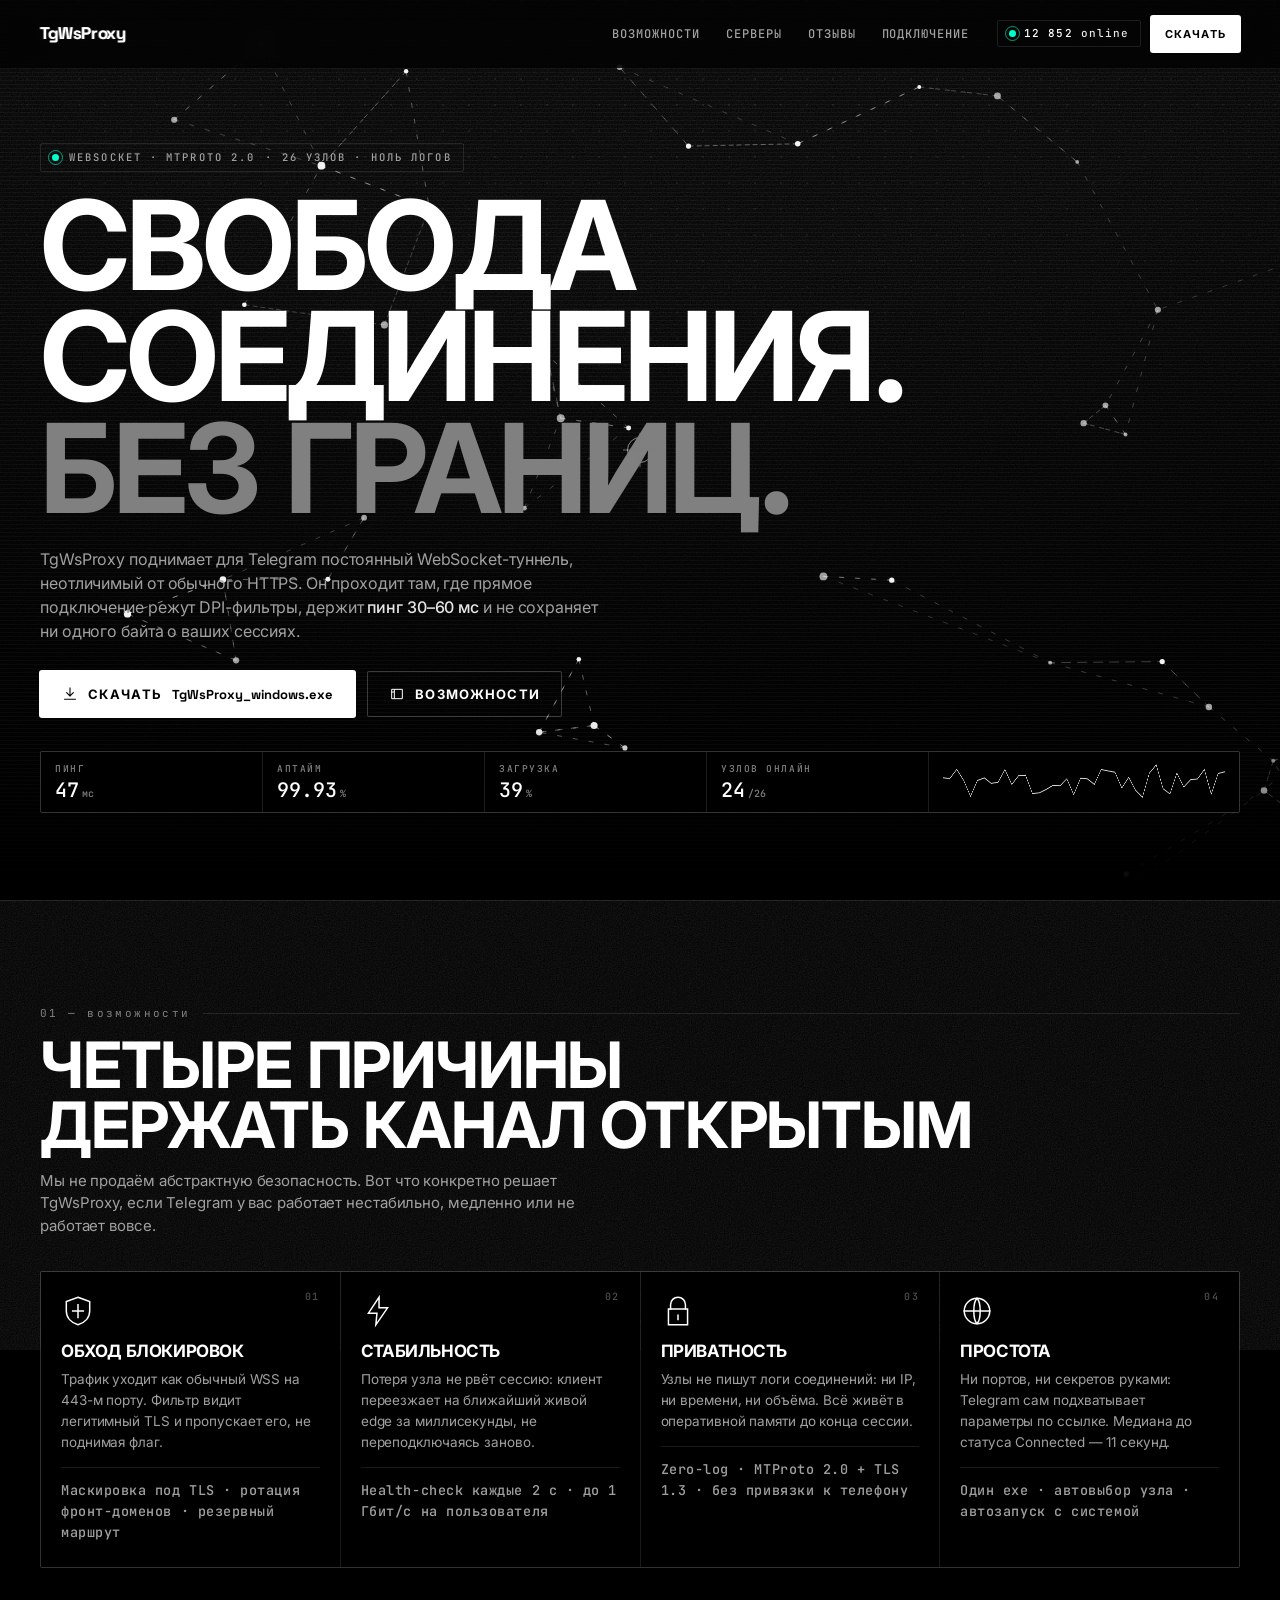
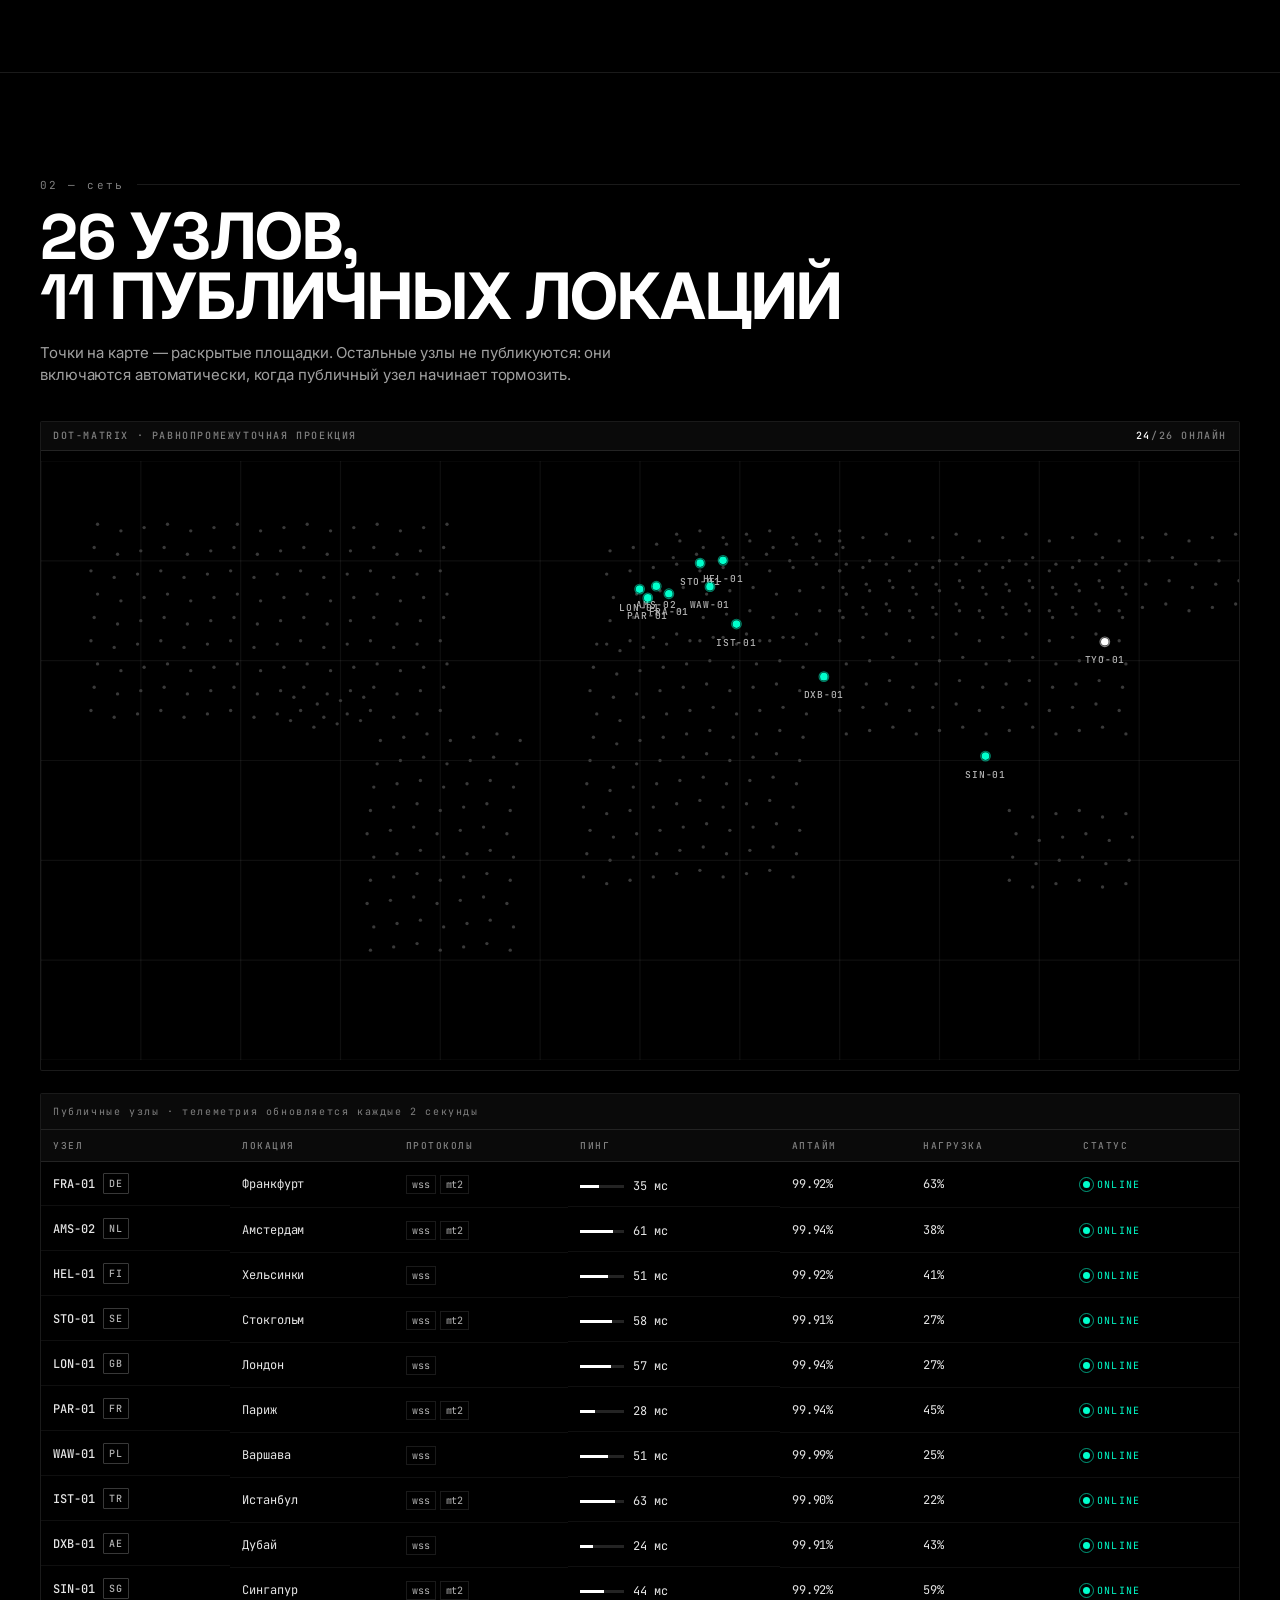
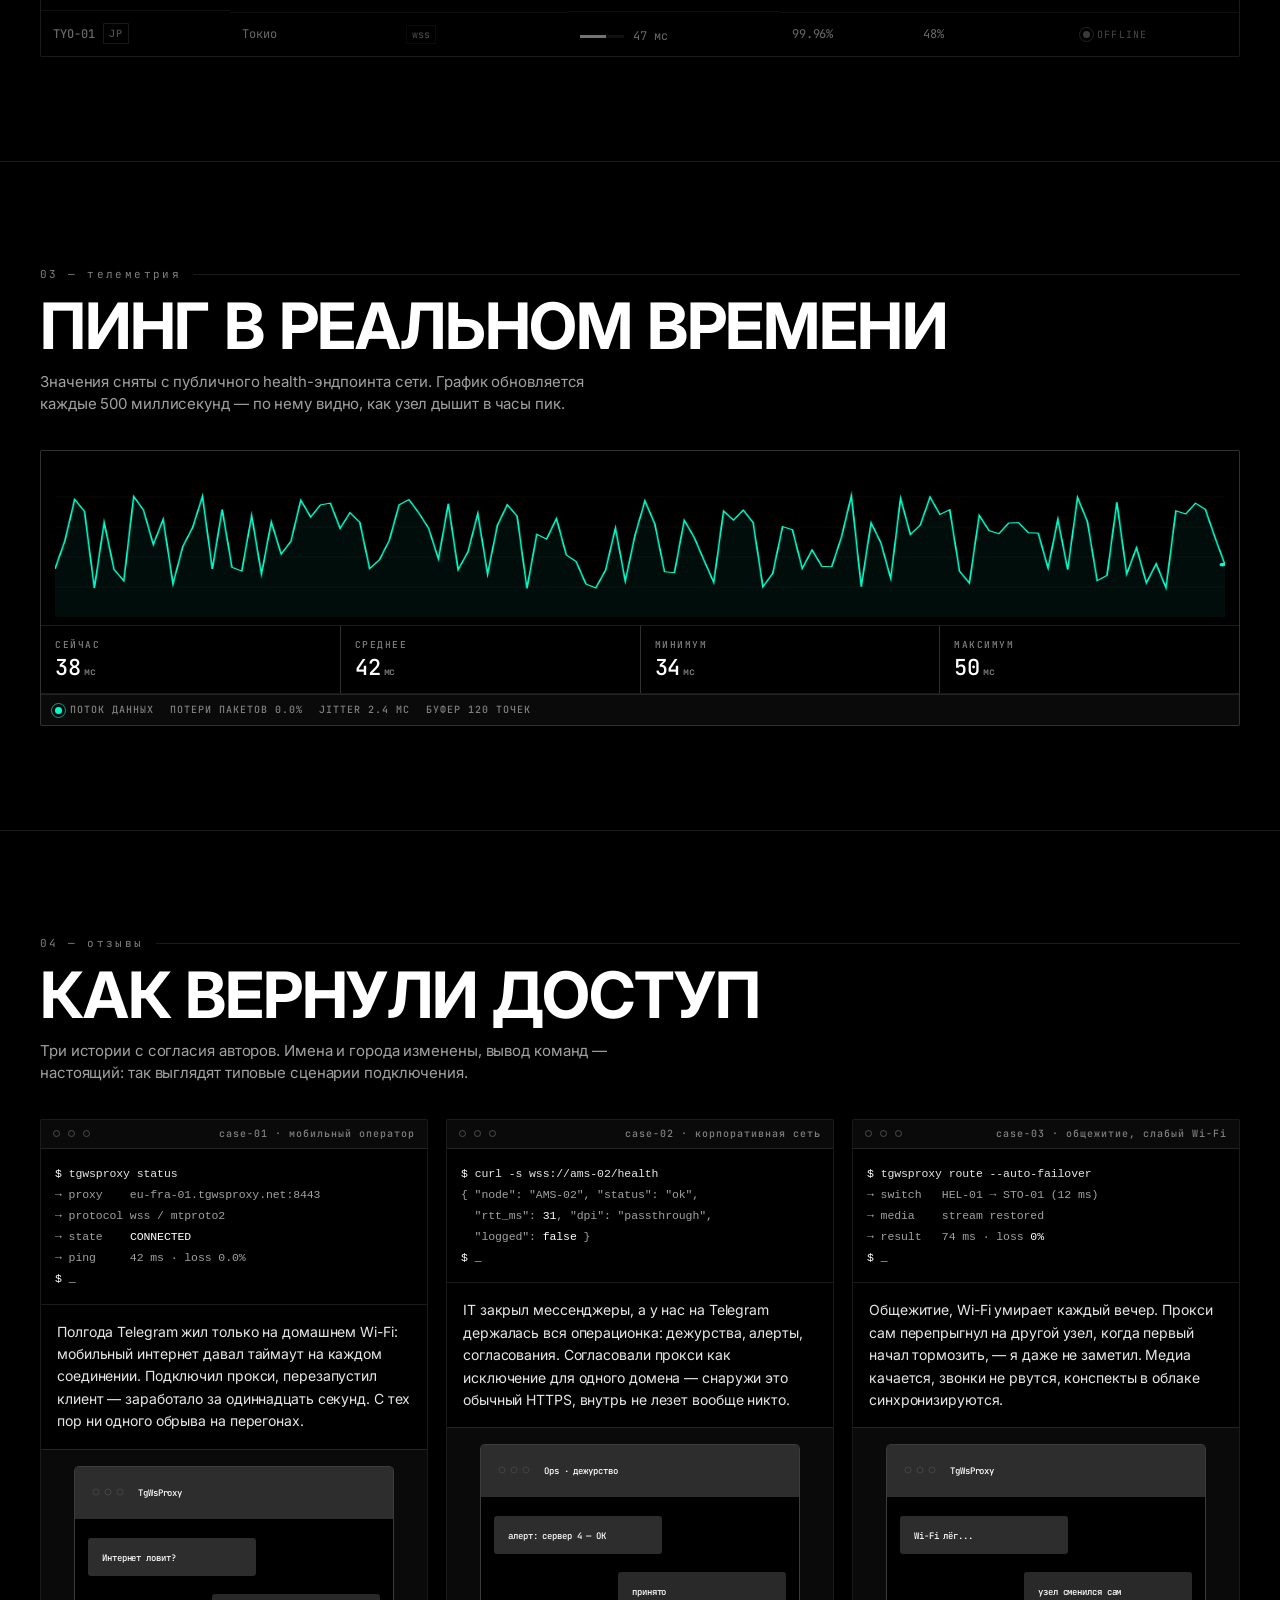
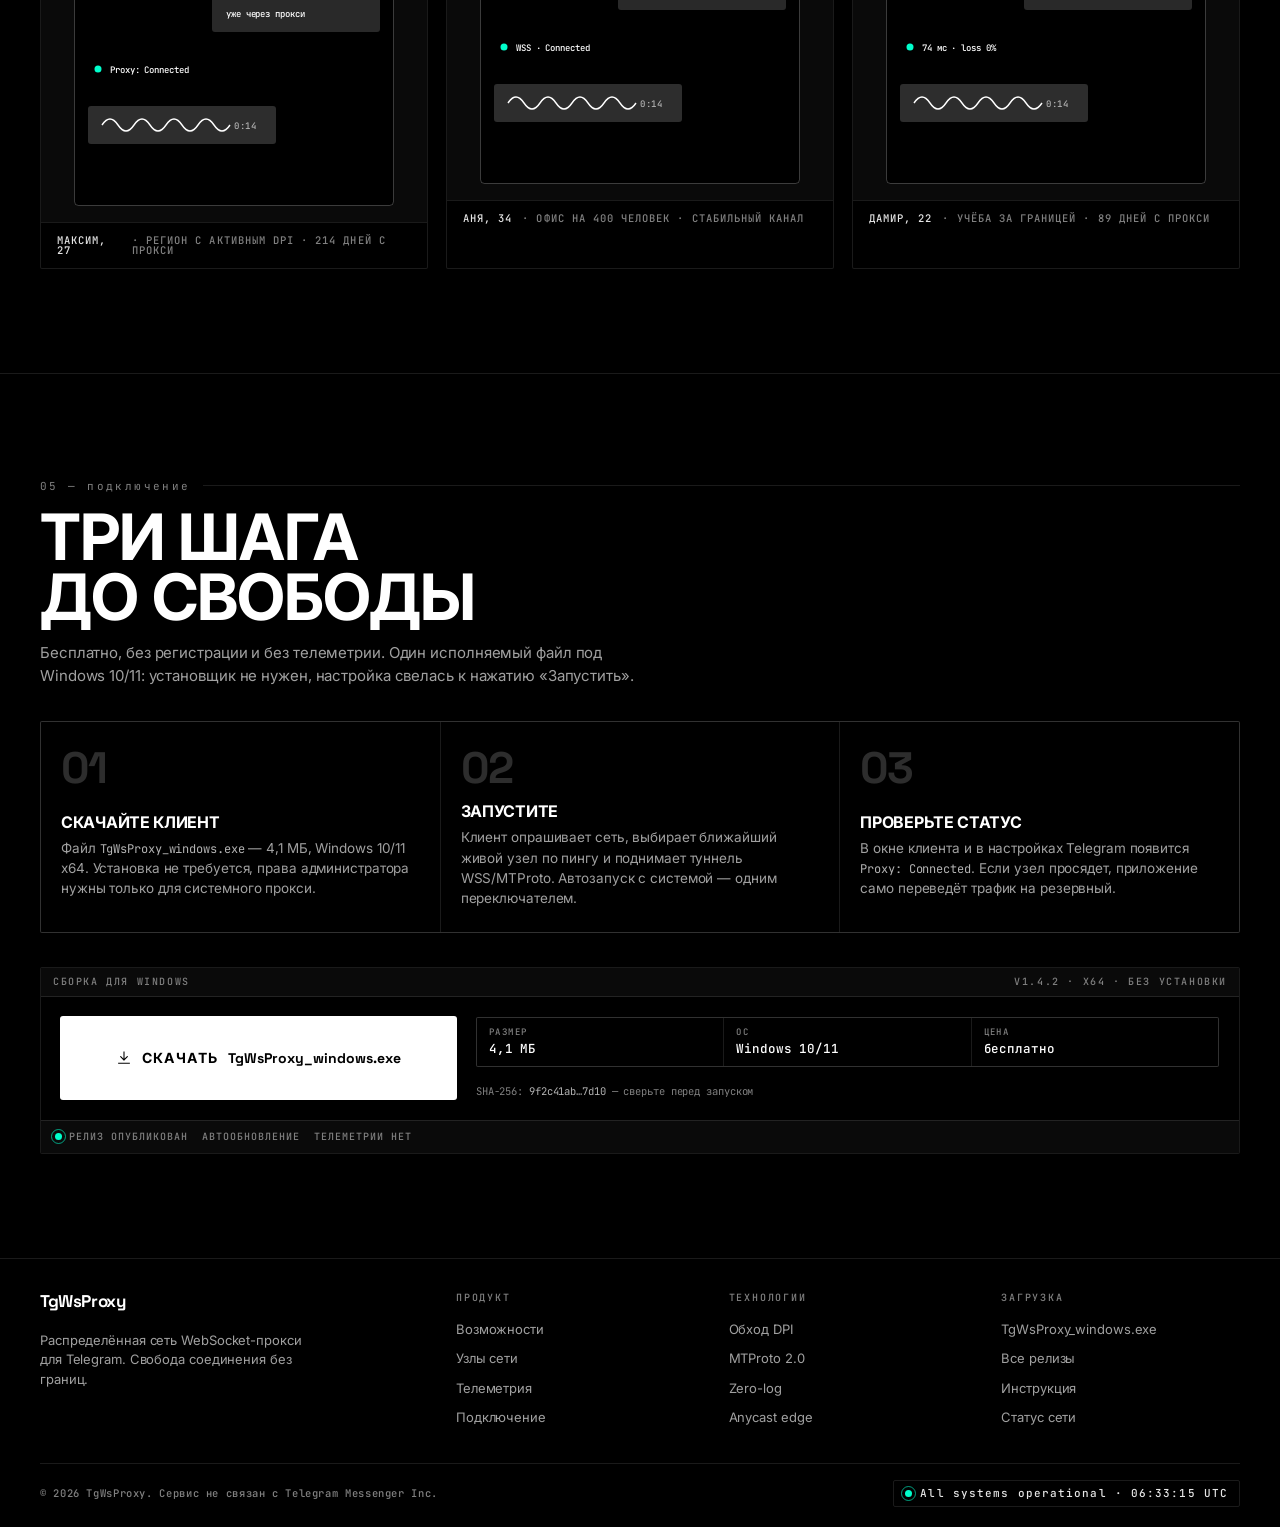
==== index.html @ 6e2f59fc "Add files via upload" ====
<!DOCTYPE html>
<html lang="ru">
<head>
<meta charset="utf-8">
<meta name="viewport" content="width=device-width, initial-scale=1">
<meta name="color-scheme" content="dark">
<meta name="theme-color" content="#000000">

<!-- ── SEO ───────────────────────────────────────────────────── -->
<title>TgWsProxy — Telegram WebSocket-прокси. Свобода соединения. Без границ.</title>
<meta name="description" content="TgWsProxy — распределённая сеть Telegram WebSocket-прокси: обход DPI-блокировок, пинг 30–60 мс, аптайм 99,98%, MTProto 2.0 и WSS. Подключение в один клик, ноль логов, 26 узлов.">
<meta name="robots" content="index, follow">
<meta name="author" content="TgWsProxy">
<link rel="canonical" href="https://tgwsproxy-windows.github.io/">

<!-- ── Open Graph / Twitter ──────────────────────────────────── -->
<meta property="og:type" content="website">
<meta property="og:site_name" content="TgWsProxy">
<meta property="og:locale" content="ru_RU">
<meta property="og:url" content="https://tgwsproxy-windows.github.io/">
<meta property="og:title" content="TgWsProxy — Свобода соединения. Без границ.">
<meta property="og:description" content="Распределённая сеть WebSocket-прокси для Telegram. Обход DPI, пинг 30–60 мс, ноль логов, подключение в один клик.">
<meta property="og:image" content="https://tgwsproxy-windows.github.io/og.svg">
<meta property="og:image:width" content="1200">
<meta property="og:image:height" content="630">
<meta name="twitter:card" content="summary_large_image">
<meta name="twitter:title" content="TgWsProxy — Свобода соединения. Без границ.">
<meta name="twitter:description" content="Telegram WebSocket-прокси: обход блокировок, низкий пинг, приватность без логов.">
<meta name="twitter:image" content="https://tgwsproxy-windows.github.io/og.svg">

<!-- ── Иконка (SVG в data-URI: без внешних файлов) ───────────── -->
<link rel="icon" href="data:image/svg+xml,%3Csvg xmlns='http://www.w3.org/2000/svg' viewBox='0 0 32 32'%3E%3Crect width='32' height='32' fill='%23000'/%3E%3Cpath d='M4 16h7l3-9 4 18 3-9h7' fill='none' stroke='%23fff' stroke-width='2.4' stroke-linecap='square'/%3E%3C/svg%3E">

<!-- ── Шрифты ────────────────────────────────────────────────── -->
<link rel="preconnect" href="https://fonts.googleapis.com">
<link rel="preconnect" href="https://fonts.gstatic.com" crossorigin>
<link rel="stylesheet" href="https://fonts.googleapis.com/css2?family=Space+Grotesk:wght@500;700&family=Inter:wght@400;500;700&family=JetBrains+Mono:wght@400;500;700&display=swap">

<!-- ── Структурированные данные ──────────────────────────────── -->
<script type="application/ld+json">
{
  "@context": "https://schema.org",
  "@type": "Service",
  "name": "TgWsProxy",
  "serviceType": "Telegram WebSocket proxy",
  "description": "Распределённая сеть WebSocket-прокси для Telegram: обход DPI-блокировок, низкий пинг, отсутствие логов.",
  "areaServed": "Worldwide",
  "provider": { "@type": "Organization", "name": "TgWsProxy", "url": "https://tgwsproxy-windows.github.io/" }
}
</script>

<style>
/* ============================================================
   TgWsProxy — монохромная визуальная система
   ============================================================ */

/* ── 0. Сброс и токены ─────────────────────────────────────── */
*,*::before,*::after{box-sizing:border-box}
html{-webkit-text-size-adjust:100%;scroll-behavior:smooth;scroll-padding-top:72px;overflow-x:clip}
@supports not (overflow:clip){html{overflow-x:hidden}}

:root{
  --bg:#000000; --bg-1:#0a0a0a; --bg-2:#111111;
  --g1:#1a1a1a; --g2:#2d2d2d; --g3:#4d4d4d; --g4:#808080; --g5:#b3b3b3;
  --fg:#ffffff; --fg2:#e6e6e6; --fg3:#a0a0a0;
  --on:#00ffcc;
  --line:rgba(255,255,255,.10);
  --line-2:rgba(255,255,255,.22);
  --line-3:rgba(255,255,255,.34);
  --pad:20px;
  --hdr:58px;
  --r:2px;
  --fd:"Space Grotesk","Inter",system-ui,-apple-system,"Segoe UI",sans-serif;
  --fb:"Inter",system-ui,-apple-system,"Segoe UI",Roboto,sans-serif;
  --fm:"JetBrains Mono",ui-monospace,SFMono-Regular,Menlo,Consolas,monospace;
}

body{
  margin:0;
  background:var(--bg);
  color:var(--fg2);
  font:400 16px/1.5 var(--fb);
  letter-spacing:-.006em;
  overflow-x:hidden;
  -webkit-font-smoothing:antialiased;
}

img,svg,canvas{display:block;max-width:100%}
a{color:inherit;text-decoration:none}
button{font:inherit;color:inherit;background:none;border:0;cursor:pointer}
h1,h2,h3,h4{font-family:var(--fd);font-weight:700;text-transform:uppercase;line-height:.94;margin:0;letter-spacing:-1px}
p{margin:0}
ul,ol,dl,dd{margin:0;padding:0;list-style:none}
pre{margin:0}
::selection{background:#fff;color:#000}
:focus-visible{outline:2px solid #fff;outline-offset:3px}

/* ── 1. Фоновые слои ───────────────────────────────────────── */
.bg-dots{
  position:fixed;inset:0;z-index:0;pointer-events:none;
  background-image:url("data:image/svg+xml,%3Csvg xmlns='http://www.w3.org/2000/svg' width='26' height='26'%3E%3Ccircle cx='1' cy='1' r='1' fill='%23ffffff' fill-opacity='.11'/%3E%3C/svg%3E");
  background-size:26px 26px;
  mask-image:radial-gradient(120% 90% at 50% 0%,#000 0%,transparent 78%);
  -webkit-mask-image:radial-gradient(120% 90% at 50% 0%,#000 0%,transparent 78%);
}
.bg-lines{
  position:fixed;inset:0;z-index:0;pointer-events:none;opacity:.5;
  background-image:url("data:image/svg+xml,%3Csvg xmlns='http://www.w3.org/2000/svg' width='4' height='4'%3E%3Cpath d='M0 0h4' stroke='%23ffffff' stroke-opacity='.05'/%3E%3C/svg%3E");
}
.bg-noise{
  position:fixed;inset:-50%;z-index:1;pointer-events:none;opacity:.14;
  background-image:url("data:image/svg+xml,%3Csvg xmlns='http://www.w3.org/2000/svg' width='180' height='180'%3E%3Cfilter id='n'%3E%3CfeTurbulence type='fractalNoise' baseFrequency='.85' numOctaves='3' stitchTiles='stitch'/%3E%3CfeColorMatrix type='saturate' values='0'/%3E%3C/filter%3E%3Crect width='180' height='180' filter='url(%23n)'/%3E%3C/svg%3E");
  animation:noiseDrift 1.2s steps(3,end) infinite;
  will-change:transform;
}
@keyframes noiseDrift{
  0%{transform:translate3d(0,0,0)}
  33%{transform:translate3d(-2%,1%,0)}
  66%{transform:translate3d(1%,-2%,0)}
  100%{transform:translate3d(0,0,0)}
}
.bg-vignette{
  position:fixed;inset:0;z-index:1;pointer-events:none;
  background:radial-gradient(120% 80% at 50% 0%,transparent 40%,rgba(0,0,0,.75) 100%);
}
main,header,footer{position:relative;z-index:2}

/* ── 2. Типографика и утилиты ──────────────────────────────── */
.wrap{width:100%;max-width:1320px;margin-inline:auto;padding-inline:var(--pad)}
.mono{font-family:var(--fm);font-size:12px;letter-spacing:.06em}
.dim{color:var(--fg3)}
.hr{height:1px;background:var(--line);border:0;margin:0}
.sr{position:absolute;width:1px;height:1px;overflow:hidden;clip:rect(0 0 0 0);white-space:nowrap}

.sec{padding:72px 0;border-top:1px solid var(--line)}
.sec__num{
  font-family:var(--fm);font-size:11px;letter-spacing:.22em;color:var(--g4);
  display:flex;align-items:center;gap:12px;margin-bottom:14px;
}
.sec__num::after{content:"";flex:1;height:1px;background:var(--line)}
.sec__title{font-size:clamp(30px,7.6vw,64px);color:#fff;margin-bottom:14px;letter-spacing:-1.2px}
.sec__lead{color:var(--fg3);max-width:66ch;font-size:15px}

.rv{opacity:0;transform:translateY(26px);transition:opacity .6s ease,transform .6s cubic-bezier(.22,.8,.24,1)}
.rv.in{opacity:1;transform:none}
.rv.d1{transition-delay:.06s}.rv.d2{transition-delay:.12s}.rv.d3{transition-delay:.18s}

.btn{
  --h:46px;
  display:inline-flex;align-items:center;justify-content:center;gap:10px;
  height:var(--h);padding:0 22px;border-radius:var(--r);
  font:700 13px/1 var(--fd);text-transform:uppercase;letter-spacing:.1em;
  transition:transform .18s ease,background .18s ease,color .18s ease,box-shadow .18s ease;
  will-change:transform;
}
.btn svg{width:16px;height:16px;flex:0 0 auto}
.btn--primary{background:#fff;color:#000;box-shadow:0 0 0 1px #fff}
.btn--primary:hover{background:#000;color:#fff;transform:scale(1.035) translateY(-1px)}
.btn--ghost{color:#fff;box-shadow:inset 0 0 0 1px var(--line-2)}
.btn--ghost:hover{background:#fff;color:#000;transform:scale(1.035) translateY(-1px)}
.btn--sm{--h:36px;padding:0 14px;font-size:11px}
.btn:active{transform:scale(.99)}

.status{
  display:inline-flex;align-items:center;gap:8px;
  font:500 11px/1 var(--fm);letter-spacing:.1em;color:var(--fg2);
  border:1px solid var(--line);padding:7px 11px;border-radius:var(--r);white-space:nowrap;
}
.status b{color:#fff;font-weight:500}
.led{width:7px;height:7px;border-radius:50%;background:var(--on);flex:0 0 auto;position:relative}
.led::after{
  content:"";position:absolute;inset:-4px;border-radius:50%;
  border:1px solid var(--on);opacity:.6;
  animation:led 2.2s ease-out infinite;
}
@keyframes led{
  0%{transform:scale(.6);opacity:.7}
  70%{transform:scale(1.5);opacity:0}
  100%{transform:scale(1.5);opacity:0}
}
.led--off{background:var(--g4)}
.led--off::after{border-color:var(--g4)}

/* ── 3. Хедер + глитч-логотип ──────────────────────────────── */
.hdr{
  position:fixed;top:0;left:0;right:0;z-index:60;
  height:var(--hdr);
  display:flex;align-items:center;
  background:rgba(0,0,0,.72);
  backdrop-filter:blur(12px) saturate(120%);
  -webkit-backdrop-filter:blur(12px) saturate(120%);
  border-bottom:1px solid transparent;
  transition:border-color .3s,background .3s;
}
.hdr.stuck{border-bottom-color:var(--line);background:rgba(0,0,0,.92)}
.hdr__in{display:flex;align-items:center;gap:16px;width:100%}

.logo{display:flex;align-items:center;gap:9px;flex:0 0 auto}
.logo svg{overflow:visible}
.logo__glitch text{dominant-baseline:middle}
.logo__g1{fill:#fff}
.logo__g2{fill:var(--g5);opacity:.55}
.logo__g3{fill:var(--g3);opacity:.45}
.logo.jerk .logo__g2{animation:gl1 .34s steps(2,end) 1}
.logo.jerk .logo__g3{animation:gl2 .34s steps(2,end) 1}
.logo.jerk .logo__g1{animation:gl3 .34s steps(2,end) 1}
@keyframes gl1{0%{transform:translate(0)}25%{transform:translate(3px,-1px)}50%{transform:translate(-4px,0)}75%{transform:translate(2px,1px)}100%{transform:translate(0)}}
@keyframes gl2{0%{transform:translate(0)}25%{transform:translate(-3px,1px)}50%{transform:translate(4px,-1px)}75%{transform:translate(-2px,0)}100%{transform:translate(0)}}
@keyframes gl3{0%,100%{clip-path:inset(0)}20%{clip-path:inset(18% 0 46% 0)}40%{clip-path:inset(62% 0 12% 0)}60%{clip-path:inset(34% 0 54% 0)}80%{clip-path:inset(0)}}

.nav{display:none;gap:2px;margin-left:auto}
.nav a{
  font:500 12px/1 var(--fm);letter-spacing:.08em;text-transform:uppercase;color:var(--fg3);
  padding:10px 12px;border-radius:var(--r);transition:color .2s,background .2s;
}
.nav a:hover,.nav a.active{color:#fff;background:rgba(255,255,255,.06)}
.hdr__right{display:flex;align-items:center;gap:10px;margin-left:auto}
.nav + .hdr__right{margin-left:0}
.hdr__status{display:none}

.burger{
  width:38px;height:34px;border:1px solid var(--line);border-radius:var(--r);
  display:grid;place-content:center;gap:4px;
}
.burger span{display:block;width:16px;height:1.5px;background:#fff;transition:transform .2s,opacity .2s}
.burger[aria-expanded="true"] span:nth-child(1){transform:translateY(5.5px) rotate(45deg)}
.burger[aria-expanded="true"] span:nth-child(2){opacity:0}
.burger[aria-expanded="true"] span:nth-child(3){transform:translateY(-5.5px) rotate(-45deg)}

.msheet{
  position:fixed;top:var(--hdr);left:0;right:0;z-index:59;
  background:rgba(0,0,0,.97);border-bottom:1px solid var(--line);
  padding:12px var(--pad) 20px;display:grid;gap:4px;
}
.msheet[hidden]{display:none}
.msheet a{
  font:500 13px/1 var(--fm);letter-spacing:.1em;text-transform:uppercase;color:var(--fg2);
  padding:14px 4px;border-bottom:1px solid var(--line);
}
.msheet .btn{margin-top:14px}

/* ── 4. Hero ───────────────────────────────────────────────── */
.hero{
  position:relative;min-height:100vh;min-height:100svh;
  display:flex;flex-direction:column;justify-content:center;
  padding:calc(var(--hdr) + 40px) 0 0;overflow:hidden;
}
.hero__net{position:absolute;inset:0;z-index:0;pointer-events:none}
.hero__net svg{width:100%;height:100%}
.hero__scan{
  position:absolute;inset:0;z-index:1;pointer-events:none;
  background:repeating-linear-gradient(to bottom,rgba(255,255,255,.05) 0 1px,transparent 1px 4px);
  opacity:.55;
}
.hero__fade{
  position:absolute;left:0;right:0;bottom:0;height:180px;z-index:1;pointer-events:none;
  background:linear-gradient(to bottom,transparent,#000 92%);
}
.hero__in{position:relative;z-index:2;width:100%;padding-bottom:34px}

.hero__tag{
  display:inline-flex;align-items:center;gap:10px;margin-bottom:20px;
  font:500 10.5px/1 var(--fm);letter-spacing:.2em;color:var(--fg3);text-transform:uppercase;
  border:1px solid var(--line);padding:8px 11px;border-radius:var(--r);
}
.hero__tag-more{display:none}
.hero h1{
  font-size:clamp(38px,12.5vw,124px);
  line-height:.9;letter-spacing:-2px;color:#fff;margin-bottom:20px;
}
.hero h1 em{font-style:normal;color:var(--g4);display:block}
.hero__lead{max-width:56ch;color:var(--fg3);font-size:15px;margin-bottom:28px}
.hero__lead b{color:var(--fg2);font-weight:500}
.hero__cta{display:flex;flex-wrap:wrap;gap:10px;margin-bottom:34px}

.metrics{
  display:grid;grid-template-columns:repeat(2,1fr);
  border:1px solid var(--line);border-radius:var(--r);overflow:hidden;background:var(--line);
  gap:1px;
}
.metrics div{background:#000;padding:12px 14px}
.metrics dt{font:500 9.5px/1 var(--fm);letter-spacing:.16em;color:var(--g4);text-transform:uppercase;margin-bottom:7px}
.metrics dd{font:500 20px/1 var(--fm);color:#fff;font-variant-numeric:tabular-nums;display:flex;align-items:baseline;gap:3px}
.metrics dd small{font-size:10px;color:var(--g4)}
.metrics .spark{grid-column:1/-1;background:#000;padding:10px 14px}
.metrics .spark canvas{width:100%;height:38px}

/* ── 5. Возможности ────────────────────────────────────────── */
.cards{display:grid;gap:1px;background:var(--line);border:1px solid var(--line);border-radius:var(--r);overflow:hidden;margin-top:34px}
.card{
  background:#000;padding:22px 20px 24px;position:relative;
  transition:background .28s ease,box-shadow .28s ease,transform .28s ease;
}
.card:hover{background:var(--bg-1);box-shadow:inset 0 0 0 1px var(--line-3);transform:translateY(-2px)}
.card__ico{width:34px;height:34px;margin-bottom:16px;color:#fff;transition:transform .3s ease}
.card:hover .card__ico{transform:translateY(-2px) scale(1.06)}
.card__ico svg{width:100%;height:100%}
.card__ico *{stroke:#fff;stroke-width:1.5;fill:none;stroke-linecap:square;stroke-linejoin:miter;vector-effect:non-scaling-stroke}
.card__idx{position:absolute;top:20px;right:20px;font:500 10px/1 var(--fm);color:var(--g3);letter-spacing:.14em}
.card h3{font-size:17px;color:#fff;margin-bottom:9px;letter-spacing:-.4px}
.card p{font-size:13.5px;color:var(--fg3);line-height:1.55}
.card__meta{
  margin-top:14px;padding-top:12px;border-top:1px solid var(--line);
  font:500 10.5px/1.5 var(--fm);color:var(--g4);letter-spacing:.04em;
}

/* ── 6. Карта узлов + таблица ──────────────────────────────── */
.mapbox{border:1px solid var(--line);border-radius:var(--r);background:#000;overflow:hidden}
.mapbox__bar{
  display:flex;align-items:center;justify-content:space-between;gap:12px;
  padding:9px 12px;border-bottom:1px solid var(--line);background:var(--bg-1);
  font:500 10px/1 var(--fm);letter-spacing:.16em;color:var(--g4);text-transform:uppercase;
}
.mapbox__bar b{color:#fff;font-weight:500}
.mapbox__canvas{padding:6px 0}
.mapbox svg.map{width:100%;height:auto;display:block}
.map .land{fill:#3a3a3a}
.map .graticule{stroke:rgba(255,255,255,.06);stroke-width:1;fill:none}
.mk{transform-box:fill-box;transform-origin:center}
.mk circle.core{fill:#fff}
.mk circle.halo{fill:none;stroke:#fff;stroke-width:1;opacity:.5;animation:mk 2.6s ease-out infinite}
.mk text{font:500 8px var(--fm);fill:var(--g5);letter-spacing:.08em}
.mk--on circle.core{fill:var(--on)}
.mk--on circle.halo{stroke:var(--on);animation-delay:.2s}
@keyframes mk{0%{transform:scale(.4);opacity:.75}75%{transform:scale(2.4);opacity:0}100%{transform:scale(2.4);opacity:0}}

.tbl-wrap{margin-top:22px;border:1px solid var(--line);border-radius:var(--r);overflow-x:auto;background:#000}
table.nodes{width:100%;min-width:640px;border-collapse:collapse;font-family:var(--fm)}
table.nodes caption{text-align:left;padding:10px 12px;font-size:10px;letter-spacing:.16em;color:var(--g4);border-bottom:1px solid var(--line);background:var(--bg-1)}
table.nodes th{
  font:500 9.5px/1 var(--fm);letter-spacing:.16em;text-transform:uppercase;color:var(--g4);
  text-align:left;padding:11px 12px;border-bottom:1px solid var(--line);white-space:nowrap;background:var(--bg-1);
}
table.nodes td{padding:11px 12px;border-bottom:1px solid rgba(255,255,255,.06);font-size:12px;color:var(--fg2);white-space:nowrap}
table.nodes tr:last-child td{border-bottom:0}
table.nodes tbody tr{transition:background .2s}
table.nodes tbody tr:hover{background:rgba(255,255,255,.035)}
.n-loc{display:flex;align-items:center;gap:9px;font-weight:500;color:#fff}
.n-code{font-size:10px;color:var(--g5);border:1px solid var(--line-2);padding:2px 5px;border-radius:1px;letter-spacing:.06em}
.n-proto span{font-size:10px;color:var(--g5);border:1px solid var(--line);padding:2px 5px;margin-right:4px}
.n-ping{display:flex;align-items:center;gap:9px;font-variant-numeric:tabular-nums}
.n-ping i{display:block;width:44px;height:3px;background:rgba(255,255,255,.14);position:relative;overflow:hidden}
.n-ping i::after{content:"";position:absolute;inset:0 auto 0 0;width:var(--p);background:#fff;transition:width .5s ease}
.n-ping i.bad::after{background:var(--g4)}
.n-badge{display:inline-flex;align-items:center;gap:7px;font-size:10px;letter-spacing:.12em;color:var(--fg3)}
.n-badge.on{color:var(--on)}
.n-row--off{opacity:.45}

/* ── 7. Телеметрия ─────────────────────────────────────────── */
.tele{display:grid;gap:1px;background:var(--line);border:1px solid var(--line);border-radius:var(--r);overflow:hidden;margin-top:34px}
.tele__chart{background:#000;padding:16px 14px 8px}
.tele__chart canvas{width:100%;height:150px}
.tele__stats{display:grid;grid-template-columns:repeat(2,1fr);gap:1px;background:var(--line)}
.tele__stats div{background:#000;padding:14px}
.tele__stats dt{font:500 9.5px/1 var(--fm);letter-spacing:.16em;color:var(--g4);text-transform:uppercase;margin-bottom:8px}
.tele__stats dd{font:500 22px/1 var(--fm);color:#fff;font-variant-numeric:tabular-nums}
.tele__stats dd small{font-size:10px;color:var(--g4);margin-left:3px}
.tele__legend{
  display:flex;flex-wrap:wrap;gap:16px;padding:10px 14px;background:var(--bg-1);border-top:1px solid var(--line);
  font:500 10px/1 var(--fm);letter-spacing:.1em;color:var(--g4);text-transform:uppercase;
}

/* ── 8. Отзывы ─────────────────────────────────────────────── */
.reviews{display:grid;gap:18px;margin-top:34px}
.review{border:1px solid var(--line);border-radius:var(--r);background:#000;overflow:hidden;transition:box-shadow .3s ease,transform .3s ease}
.review:hover{box-shadow:0 0 0 1px var(--line-3);transform:translateY(-2px)}
.term__bar{
  display:flex;align-items:center;gap:8px;padding:9px 12px;border-bottom:1px solid var(--line);background:var(--bg-1);
  font:500 10px/1 var(--fm);letter-spacing:.1em;color:var(--g4);
}
.term__bar i{width:7px;height:7px;border:1px solid var(--g3);border-radius:50%;display:block}
.term__bar em{margin-left:auto;font-style:normal;color:var(--g4)}
.term__body{padding:14px;font:400 11.5px/1.75 var(--fm);color:var(--fg3);overflow-x:auto}
.term__body .p{color:#fff}
.term__body .ok{color:#fff}
.term__body .cmd{color:var(--fg2)}
.term__body .lv{color:var(--g5)}
.review__quote{padding:16px;border-top:1px solid var(--line);font-size:14px;color:var(--fg2);line-height:1.6}
.review__foot{
  display:flex;align-items:center;gap:10px;padding:12px 16px;border-top:1px solid var(--line);
  font:500 10.5px/1 var(--fm);letter-spacing:.1em;color:var(--g4);text-transform:uppercase;
}
.review__foot b{color:var(--fg2);font-weight:500}
.mock{padding:16px;border-top:1px solid var(--line);background:var(--bg-1)}
.mock svg{width:100%;max-width:320px;height:auto;margin-inline:auto}
.mock .frame{fill:#000;stroke:var(--line-2)}
.mock .ui{fill:none;stroke:var(--line)}
.mock .txt{font:500 9px var(--fm);fill:var(--g5);letter-spacing:.06em}
.mock .txt-w{font:500 9px var(--fm);fill:#fff}
.mock .bar{fill:var(--g2)}
.mock .bar-l{fill:rgba(255,255,255,.16)}
.mock .ok{fill:var(--on)}
.mock .line{stroke:#fff;stroke-width:1.4;fill:none}

/* ── 9. Подключение ────────────────────────────────────────── */
.steps{display:grid;gap:1px;background:var(--line);border:1px solid var(--line);border-radius:var(--r);overflow:hidden;margin-top:34px}
.step{background:#000;padding:24px 20px;display:grid;gap:14px;transition:background .28s}
.step:hover{background:var(--bg-1)}
.step__num{font:700 44px/1 var(--fd);color:var(--g2);letter-spacing:-2px;transition:color .3s}
.step:hover .step__num{color:#fff}
.step h3{font-size:16px;color:#fff;margin-bottom:8px;letter-spacing:-.3px}
.step p{font-size:13.5px;color:var(--fg3)}
.step code{font-family:var(--fm);font-size:12px;color:var(--g5)}

.connect{display:grid;gap:18px;margin-top:34px}
.panel{border:1px solid var(--line);border-radius:var(--r);background:#000;overflow:hidden}
.panel__bar{
  display:flex;align-items:center;justify-content:space-between;gap:10px;padding:9px 12px;
  border-bottom:1px solid var(--line);background:var(--bg-1);
  font:500 10px/1 var(--fm);letter-spacing:.16em;color:var(--g4);text-transform:uppercase;
}
.panel--dl{grid-column:1/-1}
.dl{padding:20px;display:grid;gap:16px}
.dl__btn{width:100%;--h:54px;font-size:14px}
.btn .fn{text-transform:none;letter-spacing:0}
.dl__meta{
  display:grid;grid-template-columns:repeat(3,1fr);gap:1px;background:var(--line);
  border:1px solid var(--line);border-radius:var(--r);overflow:hidden;
}
.dl__meta div{background:#000;padding:10px 12px}
.dl__meta dt{font:500 9px/1 var(--fm);letter-spacing:.16em;color:var(--g4);text-transform:uppercase;margin-bottom:6px}
.dl__meta dd{font:500 12.5px/1 var(--fm);color:#fff}
.dl__sha{font:400 10.5px/1.6 var(--fm);color:var(--g4);word-break:break-all}
.dl__sha span{color:var(--g5)}
.panel__foot{display:flex;flex-wrap:wrap;gap:14px;padding:11px 14px;border-top:1px solid var(--line);background:var(--bg-1);
  font:500 10px/1 var(--fm);letter-spacing:.1em;color:var(--g4);text-transform:uppercase}
.panel__foot span{display:inline-flex;align-items:center;gap:7px}

/* ── 10. Футер, курсор ─────────────────────────────────────── */
.ftr{border-top:1px solid var(--line);padding:34px 0 26px;background:#000}
.ftr__grid{display:grid;gap:26px}
.ftr__about p{color:var(--fg3);font-size:13px;max-width:34ch;margin-top:12px}
.ftr__col h4{font:500 10px/1 var(--fm);letter-spacing:.18em;color:var(--g4);text-transform:uppercase;margin-bottom:12px}
.ftr__col a{display:block;font-size:13px;color:var(--fg3);padding:5px 0;transition:color .2s}
.ftr__col a:hover{color:#fff}
.ftr__bottom{
  display:flex;flex-wrap:wrap;gap:12px;justify-content:space-between;align-items:center;
  margin-top:30px;padding-top:16px;border-top:1px solid var(--line);
  font:500 10.5px/1.6 var(--fm);letter-spacing:.06em;color:var(--g4);
}
.ftr__bottom .status{border-color:var(--line)}

.cur{position:fixed;top:0;left:0;z-index:99;pointer-events:none;display:none;mix-blend-mode:difference}
.cur__dot,.cur__ring,.cur__cross{position:absolute;top:0;left:0}
.cur__dot{width:5px;height:5px;background:#fff;border-radius:50%;transform:translate(-50%,-50%)}
.cur__ring{width:26px;height:26px;border:1px solid rgba(255,255,255,.55);border-radius:50%;transition:width .2s,height .2s,border-color .2s}
.cur.hot .cur__ring{width:44px;height:44px;border-color:#fff}
.cur__cross--h{width:34px;height:1px;background:rgba(255,255,255,.45);transform:translate(-50%,-50%)}
.cur__cross--v{width:1px;height:34px;background:rgba(255,255,255,.45);transform:translate(-50%,-50%)}

/* ── 11. Адаптив ───────────────────────────────────────────── */
@media (min-width:480px){
  :root{--pad:24px}
  .metrics{grid-template-columns:repeat(4,1fr)}
  .metrics .spark{grid-column:1/-1}
  .hero__cta{gap:12px}
  .hero__tag-more{display:inline}
  .tele__stats{grid-template-columns:repeat(4,1fr)}
  .cards{grid-template-columns:repeat(2,1fr)}
}
@media (min-width:768px){
  :root{--pad:32px;--hdr:62px}
  .sec{padding:104px 0}
  .nav{display:flex}
  .burger{display:none}
  .msheet{display:none!important}
  .metrics .spark{grid-column:auto}
  .metrics{grid-template-columns:repeat(4,1fr) 1.4fr}
  .cards{grid-template-columns:repeat(4,1fr)}
  .mapbox__canvas{padding:10px 0}
  .reviews{grid-template-columns:repeat(2,1fr)}
  .reviews .review:first-child{grid-column:1/-1}
  .connect{grid-template-columns:1fr 1fr;align-items:start}
  .dl{grid-template-columns:minmax(260px,.85fr) 1.6fr;grid-template-areas:"btn meta" "btn sha";align-items:center;column-gap:20px}
  .dl__btn{grid-area:btn;height:100%;min-height:58px}
  .dl__meta{grid-area:meta}
  .dl__sha{grid-area:sha}
  .steps{grid-template-columns:repeat(3,1fr)}
  .ftr__grid{grid-template-columns:1.4fr 1fr 1fr;gap:34px}
  .hero__lead{font-size:16px}
}
@media (min-width:900px){
  .hdr__status{display:inline-flex}
}
@media (min-width:1200px){
  :root{--pad:40px;--hdr:68px}
  .hero h1{letter-spacing:-4px}
  .reviews{grid-template-columns:repeat(3,1fr)}
  .reviews .review:first-child{grid-column:auto}
  .ftr__grid{grid-template-columns:1.6fr 1fr 1fr 1fr}
  .connect{grid-template-columns:1.15fr .85fr;gap:24px}
  .hero__in{padding-bottom:52px}
}

/* ── 12. Reduced motion ────────────────────────────────────── */
@media (prefers-reduced-motion:reduce){
  html{scroll-behavior:auto}
  *,*::before,*::after{animation-duration:.001ms!important;animation-iteration-count:1!important;transition-duration:.001ms!important}
  .rv{opacity:1;transform:none}
  .bg-noise{animation:none}
}

@keyframes flow{to{stroke-dashoffset:-160}}
@keyframes nodePulse{0%,100%{opacity:.85;transform:scale(1)}50%{opacity:.25;transform:scale(.72)}}
</style>
</head>
<body>

<div class="bg-dots" aria-hidden="true"></div>
<div class="bg-lines" aria-hidden="true"></div>
<div class="bg-noise" aria-hidden="true"></div>
<div class="bg-vignette" aria-hidden="true"></div>

<div class="cur" id="cur" aria-hidden="true">
  <span class="cur__cross cur__cross--h"></span>
  <span class="cur__cross cur__cross--v"></span>
  <span class="cur__ring"></span>
  <span class="cur__dot"></span>
</div>

<a class="sr" href="#features">Перейти к содержимому</a>

<header class="hdr" id="hdr">
  <div class="wrap hdr__in">
    <a class="logo" href="#top" id="logo" aria-label="TgWsProxy — на главную">
      <svg class="logo__glitch" width="132" height="26" viewBox="0 0 132 26" role="img" aria-label="TgWsProxy">
        <text class="logo__g3" x="1" y="14" font-family="Space Grotesk, sans-serif" font-size="17" font-weight="700" letter-spacing="-0.4">TgWsProxy</text>
        <text class="logo__g2" x="-1" y="14" font-family="Space Grotesk, sans-serif" font-size="17" font-weight="700" letter-spacing="-0.4">TgWsProxy</text>
        <text class="logo__g1" x="0" y="14" font-family="Space Grotesk, sans-serif" font-size="17" font-weight="700" letter-spacing="-0.4">TgWsProxy</text>
      </svg>
    </a>

    <nav class="nav" aria-label="Основная навигация">
      <a href="#features">Возможности</a>
      <a href="#servers">Серверы</a>
      <a href="#reviews">Отзывы</a>
      <a href="#connect">Подключение</a>
    </nav>

    <div class="hdr__right">
      <span class="status hdr__status"><i class="led"></i><b data-online>12 847</b> online</span>
      <a class="btn btn--primary btn--sm" href="#connect">Скачать</a>
      <button class="burger" type="button" aria-label="Меню" aria-expanded="false" aria-controls="msheet" id="burger">
        <span></span><span></span><span></span>
      </button>
    </div>
  </div>
</header>

<div class="msheet" id="msheet" hidden>
  <a href="#features">Возможности</a>
  <a href="#servers">Серверы</a>
  <a href="#reviews">Отзывы</a>
  <a href="#connect">Подключение</a>
  <a class="btn btn--primary" href="https://github.com/tgwsproxy-windows/hj/releases/download/tgwsproxy/TgWsProxy_windows.exe">Скачать <span class="fn">TgWsProxy_windows.exe</span></a>
</div>

<main id="top">

<section class="hero" id="hero">
  <div class="hero__net" id="heroNet" aria-hidden="true"></div>
  <div class="hero__scan" aria-hidden="true"></div>
  <div class="hero__fade" aria-hidden="true"></div>

  <div class="wrap hero__in">
    <span class="hero__tag"><i class="led"></i>WebSocket · MTProto 2.0<span class="hero__tag-more"> · 26 узлов · ноль логов</span></span>

    <h1>
      Свобода<br>соединения.<em>Без границ.</em>
    </h1>

    <p class="hero__lead">
      TgWsProxy поднимает для Telegram постоянный WebSocket-туннель, неотличимый от
      обычного HTTPS. Он проходит там, где прямое подключение режут DPI-фильтры,
      держит <b>пинг 30–60 мс</b> и не сохраняет ни одного байта о ваших сессиях.
    </p>

    <div class="hero__cta">
      <a class="btn btn--primary" href="https://github.com/tgwsproxy-windows/hj/releases/download/tgwsproxy/TgWsProxy_windows.exe">
        <svg viewBox="0 0 24 24" aria-hidden="true"><path d="M12 3v12m0 0l-5-5m5 5l5-5M4 20h16" fill="none" stroke="currentColor" stroke-width="1.6" stroke-linecap="square"/></svg>
        Скачать <span class="fn">TgWsProxy_windows.exe</span>
      </a>
      <a class="btn btn--ghost" href="#features">
        <svg viewBox="0 0 24 24" aria-hidden="true"><path d="M4 5h16v14H4zM8 5v14M4 9h4" fill="none" stroke="currentColor" stroke-width="1.5"/></svg>
        Возможности
      </a>
    </div>

    <dl class="metrics" aria-label="Публичные метрики сети">
      <div>
        <dt>Пинг</dt>
        <dd><span data-m="ping">38</span><small>мс</small></dd>
      </div>
      <div>
        <dt>Аптайм</dt>
        <dd><span data-m="uptime">99.98</span><small>%</small></dd>
      </div>
      <div>
        <dt>Загрузка</dt>
        <dd><span data-m="load">41</span><small>%</small></dd>
      </div>
      <div>
        <dt>Узлов онлайн</dt>
        <dd><span data-m="nodes">24</span><small>/26</small></dd>
      </div>
      <div class="spark">
        <canvas id="spark" width="1200" height="80" aria-label="Пинг за последние 60 секунд" role="img"></canvas>
      </div>
    </dl>
  </div>
</section>

<section class="sec" id="features">
  <div class="wrap">
    <p class="sec__num rv">01 — возможности</p>
    <h2 class="sec__title rv">Четыре причины<br>держать канал открытым</h2>
    <p class="sec__lead rv d1">
      Мы не продаём абстрактную безопасность. Вот что конкретно решает TgWsProxy,
      если Telegram у вас работает нестабильно, медленно или не работает вовсе.
    </p>

    <div class="cards">
      <article class="card rv">
        <span class="card__idx">01</span>
        <div class="card__ico" aria-hidden="true">
          <svg viewBox="0 0 32 32">
            <path d="M16 3l11 4v9c0 6.2-4.4 11-11 13C9.4 27 5 22.2 5 16V7z"/>
            <path d="M16 10v12M11 16h10"/>
          </svg>
        </div>
        <h3>Обход блокировок</h3>
        <p>Трафик уходит как обычный WSS на 443-м порту. Фильтр видит легитимный TLS и пропускает его, не поднимая флаг.</p>
        <p class="card__meta">Маскировка под TLS · ротация фронт-доменов · резервный маршрут</p>
      </article>

      <article class="card rv d1">
        <span class="card__idx">02</span>
        <div class="card__ico" aria-hidden="true">
          <svg viewBox="0 0 32 32"><path d="M17 3L7 18h8l-1 11 11-16h-8z"/></svg>
        </div>
        <h3>Стабильность</h3>
        <p>Потеря узла не рвёт сессию: клиент переезжает на ближайший живой edge за миллисекунды, не переподключаясь заново.</p>
        <p class="card__meta">Health-check каждые 2 с · до 1 Гбит/с на пользователя</p>
      </article>

      <article class="card rv d2">
        <span class="card__idx">03</span>
        <div class="card__ico" aria-hidden="true">
          <svg viewBox="0 0 32 32">
            <path d="M9 14V10a7 7 0 0114 0v4"/>
            <path d="M7 14h18v15H7z"/>
            <path d="M16 20v4"/>
          </svg>
        </div>
        <h3>Приватность</h3>
        <p>Узлы не пишут логи соединений: ни IP, ни времени, ни объёма. Всё живёт в оперативной памяти до конца сессии.</p>
        <p class="card__meta">Zero-log · MTProto 2.0 + TLS 1.3 · без привязки к телефону</p>
      </article>

      <article class="card rv d3">
        <span class="card__idx">04</span>
        <div class="card__ico" aria-hidden="true">
          <svg viewBox="0 0 32 32">
            <circle cx="16" cy="16" r="12"/>
            <path d="M4 16h24M16 4c4 4 4 20 0 24M16 4c-4 4-4 20 0 24"/>
          </svg>
        </div>
        <h3>Простота</h3>
        <p>Ни портов, ни секретов руками: Telegram сам подхватывает параметры по ссылке. Медиана до статуса Connected — 11 секунд.</p>
        <p class="card__meta">Один exe · автовыбор узла · автозапуск с системой</p>
      </article>
    </div>
  </div>
</section>

<section class="sec" id="servers">
  <div class="wrap">
    <p class="sec__num rv">02 — сеть</p>
    <h2 class="sec__title rv">26 узлов,<br>11 публичных локаций</h2>
    <p class="sec__lead rv d1">
      Точки на карте — раскрытые площадки. Остальные узлы не публикуются: они
      включаются автоматически, когда публичный узел начинает тормозить.
    </p>

    <div class="mapbox rv d2" style="margin-top:34px">
      <div class="mapbox__bar">
        <span>dot-matrix · равнопромежуточная проекция</span>
        <span><b data-m="nodes">24</b>/26 онлайн</span>
      </div>
      <div class="mapbox__canvas" id="mapBox"></div>
    </div>

    <div class="tbl-wrap rv d3">
      <table class="nodes">
        <caption>Публичные узлы · телеметрия обновляется каждые 2 секунды</caption>
        <thead>
          <tr>
            <th scope="col">Узел</th>
            <th scope="col">Локация</th>
            <th scope="col">Протоколы</th>
            <th scope="col">Пинг</th>
            <th scope="col">Аптайм</th>
            <th scope="col">Нагрузка</th>
            <th scope="col">Статус</th>
          </tr>
        </thead>
        <tbody id="nodesBody"></tbody>
      </table>
    </div>
  </div>
</section>

<section class="sec" id="telemetry">
  <div class="wrap">
    <p class="sec__num rv">03 — телеметрия</p>
    <h2 class="sec__title rv">Пинг в реальном времени</h2>
    <p class="sec__lead rv d1">
      Значения сняты с публичного health-эндпоинта сети. График обновляется каждые
      500 миллисекунд — по нему видно, как узел дышит в часы пик.
    </p>

    <div class="tele rv d2">
      <div class="tele__chart">
        <canvas id="chart" width="1400" height="300" aria-label="График пинга в реальном времени" role="img"></canvas>
      </div>
      <dl class="tele__stats">
        <div><dt>Сейчас</dt><dd><span data-t="cur">38</span><small>мс</small></dd></div>
        <div><dt>Среднее</dt><dd><span data-t="avg">41</span><small>мс</small></dd></div>
        <div><dt>Минимум</dt><dd><span data-t="min">27</span><small>мс</small></dd></div>
        <div><dt>Максимум</dt><dd><span data-t="max">62</span><small>мс</small></dd></div>
      </dl>
      <p class="tele__legend">
        <span style="display:inline-flex;align-items:center;gap:8px"><i class="led"></i>поток данных</span>
        <span>потери пакетов 0.0%</span>
        <span>jitter 2.4 мс</span>
        <span>буфер 120 точек</span>
      </p>
    </div>
  </div>
</section>

<section class="sec" id="reviews">
  <div class="wrap">
    <p class="sec__num rv">04 — отзывы</p>
    <h2 class="sec__title rv">Как вернули доступ</h2>
    <p class="sec__lead rv d1">
      Три истории с согласия авторов. Имена и города изменены, вывод команд —
      настоящий: так выглядят типовые сценарии подключения.
    </p>

    <div class="reviews">

      <article class="review rv">
        <div class="term__bar"><i></i><i></i><i></i><em>case-01 · мобильный оператор</em></div>
        <pre class="term__body"><code><span class="p">$</span> <span class="cmd">tgwsproxy status</span>
<span class="lv">→</span> proxy    eu-fra-01.tgwsproxy.net:8443
<span class="lv">→</span> protocol wss / mtproto2
<span class="lv">→</span> state    <span class="ok">CONNECTED</span>
<span class="lv">→</span> ping     42 ms · loss 0.0%
<span class="p">$</span> <span class="cmd">_</span></code></pre>
        <p class="review__quote">
          Полгода Telegram жил только на домашнем Wi-Fi: мобильный интернет давал таймаут
          на каждом соединении. Подключил прокси, перезапустил клиент — заработало за
          одиннадцать секунд. С тех пор ни одного обрыва на перегонах.
        </p>
        <div class="mock" data-mock="0"></div>
        <p class="review__foot"><b>Максим, 27</b> · регион с активным DPI · 214 дней с прокси</p>
      </article>

      <article class="review rv d1">
        <div class="term__bar"><i></i><i></i><i></i><em>case-02 · корпоративная сеть</em></div>
        <pre class="term__body"><code><span class="p">$</span> <span class="cmd">curl -s wss://ams-02/health</span>
{ "node": "AMS-02", "status": "ok",
  "rtt_ms": <span class="ok">31</span>, "dpi": "passthrough",
  "logged": <span class="ok">false</span> }
<span class="p">$</span> <span class="cmd">_</span></code></pre>
        <p class="review__quote">
          IT закрыл мессенджеры, а у нас на Telegram держалась вся операционка: дежурства,
          алерты, согласования. Согласовали прокси как исключение для одного домена —
          снаружи это обычный HTTPS, внутрь не лезет вообще никто.
        </p>
        <div class="mock" data-mock="1"></div>
        <p class="review__foot"><b>Аня, 34</b> · офис на 400 человек · стабильный канал</p>
      </article>

      <article class="review rv d2">
        <div class="term__bar"><i></i><i></i><i></i><em>case-03 · общежитие, слабый Wi-Fi</em></div>
        <pre class="term__body"><code><span class="p">$</span> <span class="cmd">tgwsproxy route --auto-failover</span>
<span class="lv">→</span> switch   HEL-01 → STO-01 (12 ms)
<span class="lv">→</span> media    stream restored
<span class="lv">→</span> result   74 ms · loss <span class="ok">0%</span>
<span class="p">$</span> <span class="cmd">_</span></code></pre>
        <p class="review__quote">
          Общежитие, Wi-Fi умирает каждый вечер. Прокси сам перепрыгнул на другой узел,
          когда первый начал тормозить, — я даже не заметил. Медиа качается, звонки не
          рвутся, конспекты в облаке синхронизируются.
        </p>
        <div class="mock" data-mock="2"></div>
        <p class="review__foot"><b>Дамир, 22</b> · учёба за границей · 89 дней с прокси</p>
      </article>

    </div>
  </div>
</section>

<section class="sec" id="connect">
  <div class="wrap">
    <p class="sec__num rv">05 — подключение</p>
    <h2 class="sec__title rv">Три шага<br>до свободы</h2>
    <p class="sec__lead rv d1">
      Бесплатно, без регистрации и без телеметрии. Один исполняемый файл под
      Windows 10/11: установщик не нужен, настройка свелась к нажатию «Запустить».
    </p>

    <ol class="steps">
      <li class="step rv">
        <span class="step__num">01</span>
        <div>
          <h3>Скачайте клиент</h3>
          <p>Файл <code>TgWsProxy_windows.exe</code> — 4,1 МБ, Windows 10/11 x64. Установка не требуется, права администратора нужны только для системного прокси.</p>
        </div>
      </li>
      <li class="step rv d1">
        <span class="step__num">02</span>
        <div>
          <h3>Запустите</h3>
          <p>Клиент опрашивает сеть, выбирает ближайший живой узел по пингу и поднимает туннель WSS/MTProto. Автозапуск с системой — одним переключателем.</p>
        </div>
      </li>
      <li class="step rv d2">
        <span class="step__num">03</span>
        <div>
          <h3>Проверьте статус</h3>
          <p>В окне клиента и в настройках Telegram появится <code>Proxy: Connected</code>. Если узел просядет, приложение само переведёт трафик на резервный.</p>
        </div>
      </li>
    </ol>

    <div class="connect">
      <div class="panel panel--dl rv">
        <div class="panel__bar"><span>Сборка для Windows</span><span>v1.4.2 · x64 · без установки</span></div>
        <div class="dl">
          <a class="btn btn--primary dl__btn" href="https://github.com/tgwsproxy-windows/hj/releases/download/tgwsproxy/TgWsProxy_windows.exe">
            <svg viewBox="0 0 24 24" aria-hidden="true"><path d="M12 3v12m0 0l-5-5m5 5l5-5M4 20h16" fill="none" stroke="currentColor" stroke-width="1.6" stroke-linecap="square"/></svg>
            Скачать <span class="fn">TgWsProxy_windows.exe</span>
          </a>
          <dl class="dl__meta">
            <div><dt>Размер</dt><dd>4,1 МБ</dd></div>
            <div><dt>ОС</dt><dd>Windows 10/11</dd></div>
            <div><dt>Цена</dt><dd>бесплатно</dd></div>
          </dl>
          <p class="dl__sha">SHA-256: <span>9f2c41ab…7d10</span> — сверьте перед запуском</p>
        </div>
        <p class="panel__foot">
          <span><i class="led"></i>релиз опубликован</span>
          <span>автообновление</span>
          <span>телеметрии нет</span>
        </p>
      </div>
    </div>
  </div>
</section>

</main>

<footer class="ftr">
  <div class="wrap">
    <div class="ftr__grid">
      <div class="ftr__about">
        <a class="logo" href="#top" aria-label="TgWsProxy">
          <svg width="132" height="26" viewBox="0 0 132 26" aria-hidden="true">
            <text x="0" y="14" font-family="Space Grotesk, sans-serif" font-size="17" font-weight="700" fill="#fff" letter-spacing="-0.4">TgWsProxy</text>
          </svg>
        </a>
        <p>Распределённая сеть WebSocket-прокси для Telegram. Свобода соединения без границ.</p>
      </div>
      <nav class="ftr__col" aria-label="Продукт">
        <h4>Продукт</h4>
        <a href="#features">Возможности</a>
        <a href="#servers">Узлы сети</a>
        <a href="#telemetry">Телеметрия</a>
        <a href="#connect">Подключение</a>
      </nav>
      <nav class="ftr__col" aria-label="Технологии">
        <h4>Технологии</h4>
        <a href="#features">Обход DPI</a>
        <a href="#features">MTProto 2.0</a>
        <a href="#features">Zero-log</a>
        <a href="#servers">Anycast edge</a>
      </nav>
      <nav class="ftr__col" aria-label="Загрузка">
        <h4>Загрузка</h4>
        <a href="https://github.com/tgwsproxy-windows/hj/releases/download/tgwsproxy/TgWsProxy_windows.exe">TgWsProxy_windows.exe</a>
        <a href="https://github.com/tgwsproxy-windows/hj/releases" target="_blank" rel="noopener">Все релизы</a>
        <a href="#connect">Инструкция</a>
        <a href="#telemetry">Статус сети</a>
      </nav>
    </div>

    <div class="ftr__bottom">
      <span>© <span id="year">2025</span> TgWsProxy. Сервис не связан с Telegram Messenger Inc.</span>
      <span class="status"><i class="led"></i>All systems operational · <span id="clock">--:--:--</span> UTC</span>
    </div>
  </div>
</footer>

<script>
(function () {
  'use strict';

  const $  = (s, r = document) => r.querySelector(s);
  const $$ = (s, r = document) => Array.from(r.querySelectorAll(s));
  const REDUCED = window.matchMedia('(prefers-reduced-motion: reduce)').matches;
  const SVGNS = 'http://www.w3.org/2000/svg';

  /* ── 1. Утилиты ─────────────────────────────────────────── */
  function mulberry32(seed) {
    return function () {
      seed |= 0; seed = (seed + 0x6D2B79F5) | 0;
      let t = Math.imul(seed ^ (seed >>> 15), 1 | seed);
      t = (t + Math.imul(t ^ (t >>> 7), 61 | t)) ^ t;
      return ((t ^ (t >>> 14)) >>> 0) / 4294967296;
    };
  }
  const NBSP = '\u00A0';
  const group = (n) => String(Math.round(n)).replace(/\B(?=(\d{3})+(?!\d))/g, NBSP);
  const clamp = (v, a, b) => Math.min(b, Math.max(a, v));

  function el(name, attrs, parent) {
    const node = document.createElementNS(SVGNS, name);
    for (const k in attrs) node.setAttribute(k, attrs[k]);
    if (parent) parent.appendChild(node);
    return node;
  }

  /* ── 2. Hero: анимированная SVG-сеть ────────────────────── */
  (function heroNet() {
    const host = $('#heroNet');
    if (!host) return;

    const W = 1600, H = 900;
    const svg = el('svg', { viewBox: '0 0 ' + W + ' ' + H, preserveAspectRatio: 'xMidYMid slice' }, host);
    const gFar = el('g', {}, svg);
    const gNear = el('g', {}, svg);

    const rnd = mulberry32(20240117);
    const nodes = [];
    for (let i = 0; i < 52; i++) {
      nodes.push({
        x: rnd() * W, y: rnd() * H,
        r: 1.6 + rnd() * 2.4,
        near: rnd() > .55,
        ph: rnd() * 6.28
      });
    }

    const wires = [];
    nodes.forEach((a, i) => {
      nodes
        .map((b, j) => ({ j: j, d: Math.hypot(a.x - b.x, a.y - b.y) }))
        .filter((o) => o.j !== i)
        .sort((p, q) => p.d - q.d)
        .slice(0, 2)
        .forEach((o) => { if (o.d < 420) wires.push([i, o.j, o.d]); });
    });

    wires.forEach((w) => {
      const a = nodes[w[0]], b = nodes[w[1]], d = w[2];
      const line = el('line', {
        x1: a.x, y1: a.y, x2: b.x, y2: b.y,
        stroke: '#ffffff',
        'stroke-opacity': (0.40 - (d / 420) * 0.24).toFixed(2),
        'stroke-width': (a.near && b.near) ? 1 : 0.7,
        'stroke-dasharray': '5 11'
      }, (a.near && b.near) ? gNear : gFar);
      const dur = 3.6 + rnd() * 4.4;
      line.style.animation = 'flow ' + dur.toFixed(2) + 's linear infinite';
      line.style.animationDelay = (-rnd() * dur).toFixed(2) + 's';
    });

    nodes.forEach((n) => {
      const c = el('circle', {
        cx: n.x, cy: n.y, r: n.r.toFixed(2),
        fill: '#ffffff',
        'fill-opacity': n.near ? 0.95 : 0.62
      }, n.near ? gNear : gFar);
      c.style.transformBox = 'fill-box';
      c.style.transformOrigin = 'center';
      c.style.animation = 'nodePulse ' + (2.4 + (n.ph % 2.6)).toFixed(2) + 's ease-in-out infinite';
      c.style.animationDelay = (-n.ph).toFixed(2) + 's';
    });

    if (REDUCED) return;
    let tx = 0, ty = 0, cx = 0, cy = 0;
    function step() {
      cx += (tx - cx) * 0.08;
      cy += (ty - cy) * 0.08;
      gFar.setAttribute('transform', 'translate(' + (cx * 10).toFixed(2) + ',' + (cy * 10).toFixed(2) + ')');
      gNear.setAttribute('transform', 'translate(' + (cx * 26).toFixed(2) + ',' + (cy * 26).toFixed(2) + ')');
      requestAnimationFrame(step);
    }
    window.addEventListener('mousemove', (e) => {
      tx = (e.clientX / window.innerWidth - 0.5) * 2;
      ty = (e.clientY / window.innerHeight - 0.5) * 2;
    }, { passive: true });
    requestAnimationFrame(step);
  })();

  /* ── 3. Карта узлов + таблица ───────────────────────────── */
  const NODES = [
    { id: 'FRA-01', city: 'Франкфурт', code: 'DE', lon: 8.68,   lat: 50.11, proto: ['wss', 'mt2'], on: true },
    { id: 'AMS-02', city: 'Амстердам', code: 'NL', lon: 4.90,   lat: 52.37, proto: ['wss', 'mt2'], on: true },
    { id: 'HEL-01', city: 'Хельсинки', code: 'FI', lon: 24.94,  lat: 60.17, proto: ['wss'],        on: true },
    { id: 'STO-01', city: 'Стокгольм', code: 'SE', lon: 18.07,  lat: 59.33, proto: ['wss', 'mt2'], on: true },
    { id: 'LON-01', city: 'Лондон',    code: 'GB', lon: -0.12,  lat: 51.51, proto: ['wss'],        on: true },
    { id: 'PAR-01', city: 'Париж',     code: 'FR', lon: 2.35,   lat: 48.86, proto: ['wss', 'mt2'], on: true },
    { id: 'WAW-01', city: 'Варшава',   code: 'PL', lon: 21.01,  lat: 52.23, proto: ['wss'],        on: true },
    { id: 'IST-01', city: 'Истанбул',  code: 'TR', lon: 28.98,  lat: 41.01, proto: ['wss', 'mt2'], on: true },
    { id: 'DXB-01', city: 'Дубай',     code: 'AE', lon: 55.27,  lat: 25.20, proto: ['wss'],        on: true },
    { id: 'SIN-01', city: 'Сингапур',  code: 'SG', lon: 103.82, lat: 1.35,  proto: ['wss', 'mt2'], on: true },
    { id: 'TYO-01', city: 'Токио',     code: 'JP', lon: 139.69, lat: 35.69, proto: ['wss'],        on: false }
  ];

  const cellRefs = {};

  (function buildMap() {
    const host = $('#mapBox');
    if (!host) return;
    const MW = 1000, MH = 500;
    const svg = el('svg', { viewBox: '0 0 ' + MW + ' ' + MH, class: 'map' }, host);
    const px = (lon) => (lon + 180) / 360 * MW;
    const py = (lat) => (90 - lat) / 180 * MH;

    for (let x = 0; x <= MW; x += MW / 12) el('line', { x1: x, y1: 0, x2: x, y2: MH, class: 'graticule' }, svg);
    for (let y = 0; y <= MH; y += MH / 6) el('line', { x1: 0, y1: y, x2: MW, y2: y, class: 'graticule' }, svg);

    const LAND = [
      [ 15,  72, -165, -55], [ 12,  20, -105, -78],
      [-55,  12,  -80, -35],
      [ 36,  70,  -10,  60], [ 60,  70,   10,  60],
      [-35,  35,  -15,  50],
      [  8,  60,   60, 145], [ 45,  70,   60, 180],
      [-38, -12,  113, 153]
    ];
    const dots = [];
    LAND.forEach((b) => {
      for (let lat = b[0]; lat <= b[1]; lat += 7) {
        for (let lon = b[2]; lon <= b[3]; lon += 7) {
          dots.push([lon + (lat % 3), lat + (lon % 3)]);
        }
      }
    });
    dots.forEach((d) => el('circle', { cx: px(d[0]).toFixed(1), cy: py(d[1]).toFixed(1), r: 1.4, class: 'land' }, svg));

    NODES.forEach((n) => {
      const g = el('g', { class: 'mk' + (n.on ? ' mk--on' : ''), transform: 'translate(' + px(n.lon).toFixed(1) + ',' + py(n.lat).toFixed(1) + ')' }, svg);
      el('circle', { class: 'halo', r: 4 }, g);
      el('circle', { class: 'core', r: 3.2 }, g);
      const t = el('text', { x: 0, y: 18, 'text-anchor': 'middle' }, g);
      t.textContent = n.id;
    });
  })();

  (function buildTable() {
    const body = $('#nodesBody');
    if (!body) return;
    const seedR = mulberry32(7);
    const rows = NODES.map((n) => {
      n.ping = Math.round(27 + seedR() * 36);
      n.up = 99.9 + seedR() * 0.09;
      n.load = Math.round(18 + seedR() * 44);
      const pct = clamp(n.ping / 80 * 100, 8, 100);
      return '<tr' + (n.on ? '' : ' class="n-row--off"') + ' data-id="' + n.id + '">' +
        '<td class="n-loc">' + n.id + ' <span class="n-code">' + n.code + '</span></td>' +
        '<td>' + n.city + '</td>' +
        '<td class="n-proto">' + n.proto.map((p) => '<span>' + p + '</span>').join('') + '</td>' +
        '<td class="n-ping"><i style="--p:' + pct.toFixed(0) + '%"></i><span>' + n.ping + ' мс</span></td>' +
        '<td data-col="up">' + n.up.toFixed(2) + '%</td>' +
        '<td data-col="load">' + n.load + '%</td>' +
        '<td><span class="n-badge' + (n.on ? ' on' : '') + '"><i class="led' + (n.on ? '' : ' led--off') + '"></i>' + (n.on ? 'ONLINE' : 'OFFLINE') + '</span></td>' +
        '</tr>';
    });
    body.innerHTML = rows.join('');
    NODES.forEach((n) => {
      const tr = body.querySelector('[data-id="' + n.id + '"]');
      if (!tr) return;
      cellRefs[n.id] = {
        ping: tr.querySelector('.n-ping span'),
        bar: tr.querySelector('.n-ping i'),
        up: tr.querySelector('[data-col="up"]'),
        load: tr.querySelector('[data-col="load"]')
      };
    });
  })();

  /* ── 4. Метрики + спарклайн (тик 2 с) ───────────────────── */
  const sparkBuf = [];
  (function () {
    const seedR = mulberry32(11);
    for (let i = 0; i < 42; i++) sparkBuf.push(30 + seedR() * 22);
  })();

  function drawSpark() {
    const c = $('#spark');
    if (!c) return;
    const ctx = c.getContext('2d'), w = c.width, h = c.height;
    ctx.clearRect(0, 0, w, h);
    const min = Math.min.apply(null, sparkBuf), max = Math.max.apply(null, sparkBuf);
    const span = Math.max(max - min, 6);
    ctx.beginPath();
    sparkBuf.forEach((v, i) => {
      const x = i / (sparkBuf.length - 1) * w;
      const y = h - 6 - (v - min) / span * (h - 12);
      i ? ctx.lineTo(x, y) : ctx.moveTo(x, y);
    });
    ctx.strokeStyle = 'rgba(255,255,255,.85)';
    ctx.lineWidth = 2;
    ctx.stroke();
  }

  let online = 12847;
  function tickMetrics() {
    NODES.forEach((n) => {
      if (!n.on) return;
      n.ping = Math.round(clamp(n.ping + (Math.random() * 14 - 7), 24, 74));
      n.up = clamp(n.up + (Math.random() * 0.02 - 0.01), 99.9, 99.99);
      n.load = Math.round(clamp(n.load + (Math.random() * 8 - 4), 12, 86));
      const r = cellRefs[n.id];
      if (r) {
        r.ping.textContent = n.ping + ' мс';
        r.bar.style.setProperty('--p', clamp(n.ping / 80 * 100, 8, 100).toFixed(0) + '%');
        r.up.textContent = n.up.toFixed(2) + '%';
        r.load.textContent = n.load + '%';
      }
    });
    const live = NODES.filter((n) => n.on);
    const avg = live.reduce((s, n) => s + n.ping, 0) / live.length;
    const load = live.reduce((s, n) => s + n.load, 0) / live.length;
    setM('ping', Math.round(avg));
    setM('uptime', clamp(live.reduce((s, n) => s + n.up, 0) / live.length, 99.9, 99.99).toFixed(2));
    setM('load', Math.round(load));
    online += Math.round(Math.random() * 6);
    const o = $('[data-online]');
    if (o) o.textContent = group(online);
    sparkBuf.push(avg); sparkBuf.shift();
    drawSpark();
  }
  function setM(k, v) { $$('[data-m="' + k + '"]').forEach((n) => { n.textContent = v; }); }

  tickMetrics();
  setInterval(tickMetrics, 2000);

  /* ── 5. График пинга (тик 500 мс) ───────────────────────── */
  const chartBuf = [];
  (function () {
    const seedR = mulberry32(23);
    for (let i = 0; i < 120; i++) chartBuf.push(34 + seedR() * 16);
  })();

  function drawChart() {
    const c = $('#chart');
    if (!c) return;
    const ctx = c.getContext('2d'), w = c.width, h = c.height;
    ctx.clearRect(0, 0, w, h);
    ctx.strokeStyle = 'rgba(255,255,255,.07)';
    ctx.lineWidth = 1;
    for (let i = 1; i < 5; i++) {
      const y = h * i / 5;
      ctx.beginPath(); ctx.moveTo(0, y); ctx.lineTo(w, y); ctx.stroke();
    }
    const min = Math.min.apply(null, chartBuf) - 4;
    const max = Math.max.apply(null, chartBuf) + 4;
    const span = Math.max(max - min, 8);
    const px = (i) => i / (chartBuf.length - 1) * w;
    const py = (v) => h - 10 - (v - min) / span * (h - 20);
    ctx.beginPath();
    ctx.moveTo(0, h);
    chartBuf.forEach((v, i) => ctx.lineTo(px(i), py(v)));
    ctx.lineTo(w, h);
    ctx.closePath();
    ctx.fillStyle = 'rgba(0,255,204,.05)';
    ctx.fill();
    ctx.beginPath();
    chartBuf.forEach((v, i) => { i ? ctx.lineTo(px(i), py(v)) : ctx.moveTo(px(i), py(v)); });
    ctx.strokeStyle = '#00ffcc';
    ctx.lineWidth = 2;
    ctx.stroke();
    const last = chartBuf[chartBuf.length - 1];
    ctx.fillStyle = '#00ffcc';
    ctx.beginPath();
    ctx.arc(w - 3, py(last), 3.5, 0, Math.PI * 2);
    ctx.fill();

    setT('cur', Math.round(last));
    setT('avg', Math.round(chartBuf.reduce((s, v) => s + v, 0) / chartBuf.length));
    setT('min', Math.round(Math.min.apply(null, chartBuf)));
    setT('max', Math.round(Math.max.apply(null, chartBuf)));
  }
  function setT(k, v) { $$('[data-t="' + k + '"]').forEach((n) => { n.textContent = v; }); }

  drawChart();
  setInterval(function () {
    const last = chartBuf[chartBuf.length - 1];
    chartBuf.push(clamp(last + (Math.random() * 10 - 5), 26, 68));
    chartBuf.shift();
    drawChart();
  }, 500);

  /* ── 6. SVG-макеты Telegram ─────────────────────────────── */
  (function buildMocks() {
    const specs = [
      { title: 'TgWsProxy', msgs: [
        ['l', 'Интернет ловит?'],
        ['r', 'уже через прокси'],
        ['ok', 'Proxy: Connected'],
        ['wave', null]
      ]},
      { title: 'Ops · дежурство', msgs: [
        ['l', 'алерт: сервер 4 — OK'],
        ['r', 'принято'],
        ['ok', 'WSS · Connected'],
        ['wave', null]
      ]},
      { title: 'TgWsProxy', msgs: [
        ['l', 'Wi-Fi лёг...'],
        ['r', 'узел сменился сам'],
        ['ok', '74 мс · loss 0%'],
        ['wave', null]
      ]}
    ];
    $$('[data-mock]').forEach((host) => {
      const i = +host.getAttribute('data-mock');
      const spec = specs[i];
      if (!spec) return;
      const svg = el('svg', { viewBox: '0 0 320 340' }, host);
      el('rect', { x: .5, y: .5, width: 319, height: 339, rx: 4, class: 'frame' }, svg);
      el('rect', { x: 1, y: 1, width: 318, height: 52, class: 'bar' }, svg);
      [22, 34, 46].forEach((x) => el('circle', { cx: x, cy: 26, r: 3, class: 'ui' }, svg));
      const t = el('text', { x: 64, y: 30, class: 'txt-w' }, svg);
      t.textContent = spec.title;
      let y = 72;
      spec.msgs.forEach((m) => {
        if (m[0] === 'l') {
          el('rect', { x: 14, y: y, width: 168, height: 38, rx: 3, class: 'bar' }, svg);
          const tx = el('text', { x: 28, y: y + 23, class: 'txt-w' }, svg);
          tx.textContent = m[1];
        } else if (m[0] === 'r') {
          el('rect', { x: 138, y: y, width: 168, height: 38, rx: 3, class: 'bar-l' }, svg);
          const tx = el('text', { x: 152, y: y + 23, class: 'txt-w' }, svg);
          tx.textContent = m[1];
        } else if (m[0] === 'ok') {
          el('circle', { cx: 24, cy: y + 19, r: 3.5, class: 'ok' }, svg);
          const tx = el('text', { x: 36, y: y + 23, class: 'txt-w' }, svg);
          tx.textContent = m[1];
        } else {
          el('rect', { x: 14, y: y, width: 188, height: 38, rx: 3, class: 'bar' }, svg);
          el('path', { d: 'M28 ' + (y + 19) + ' q8 -12 16 0 t16 0 t16 0 t16 0 t16 0 t16 0 t16 0 t16 0', class: 'line' }, svg);
          const tx = el('text', { x: 160, y: y + 23, class: 'txt' }, svg);
          tx.textContent = '0:14';
        }
        y += 56;
      });
    });
  })();

  /* ── 7. Курсор ──────────────────────────────────────────── */
  (function cursor() {
    const cur = $('#cur');
    if (!cur || REDUCED || !window.matchMedia('(pointer: fine)').matches) return;
    const dot = cur.querySelector('.cur__dot');
    const ring = cur.querySelector('.cur__ring');
    const ch = cur.querySelector('.cur__cross--h');
    const cv = cur.querySelector('.cur__cross--v');
    cur.style.display = 'block';
    let x = innerWidth / 2, y = innerHeight / 2, rx = x, ry = y;
    window.addEventListener('mousemove', (e) => { x = e.clientX; y = e.clientY; }, { passive: true });
    (function step() {
      rx += (x - rx) * 0.18;
      ry += (y - ry) * 0.18;
      const t = (a, b) => 'translate(' + a + 'px,' + b + 'px) translate(-50%,-50%)';
      dot.style.transform = t(x, y);
      ch.style.transform = t(x, y);
      cv.style.transform = t(x, y);
      ring.style.transform = t(rx, ry);
      requestAnimationFrame(step);
    })();
    document.addEventListener('mouseover', (e) => {
      cur.classList.toggle('hot', !!(e.target.closest && e.target.closest('a,button')));
    });
  })();

  /* ── 8. Хедер, меню, reveal, глитч, часы ────────────────── */
  const hdr = $('#hdr');
  window.addEventListener('scroll', () => {
    if (hdr) hdr.classList.toggle('stuck', window.scrollY > 8);
  }, { passive: true });

  const burger = $('#burger'), msheet = $('#msheet');
  if (burger && msheet) {
    burger.addEventListener('click', () => {
      const open = burger.getAttribute('aria-expanded') === 'true';
      burger.setAttribute('aria-expanded', String(!open));
      msheet.hidden = open;
    });
    $$('.msheet a').forEach((a) => a.addEventListener('click', () => {
      burger.setAttribute('aria-expanded', 'false');
      msheet.hidden = true;
    }));
  }

  if ('IntersectionObserver' in window) {
    const io = new IntersectionObserver((es) => es.forEach((e) => {
      if (e.isIntersecting) { e.target.classList.add('in'); io.unobserve(e.target); }
    }), { threshold: .12 });
    $$('.rv').forEach((n) => io.observe(n));

    const spy = new IntersectionObserver((es) => es.forEach((e) => {
      if (e.isIntersecting) {
        $$('.nav a').forEach((a) => a.classList.toggle('active', a.getAttribute('href') === '#' + e.target.id));
      }
    }), { rootMargin: '-40% 0px -55% 0px' });
    $$('main section[id]').forEach((s) => spy.observe(s));
  } else {
    $$('.rv').forEach((n) => n.classList.add('in'));
  }

  const logo = $('#logo');
  if (logo) {
    (function jerkLoop() {
      setTimeout(() => {
        logo.classList.add('jerk');
        setTimeout(() => logo.classList.remove('jerk'), 340);
        jerkLoop();
      }, 1800 + Math.random() * 4200);
    })();
  }

  const year = $('#year');
  if (year) year.textContent = new Date().getFullYear();

  const clock = $('#clock');
  if (clock) {
    const p = (n) => String(n).padStart(2, '0');
    setInterval(() => {
      const d = new Date();
      clock.textContent = p(d.getUTCHours()) + ':' + p(d.getUTCMinutes()) + ':' + p(d.getUTCSeconds());
    }, 1000);
  }
})();
</script>
</body>
</html>
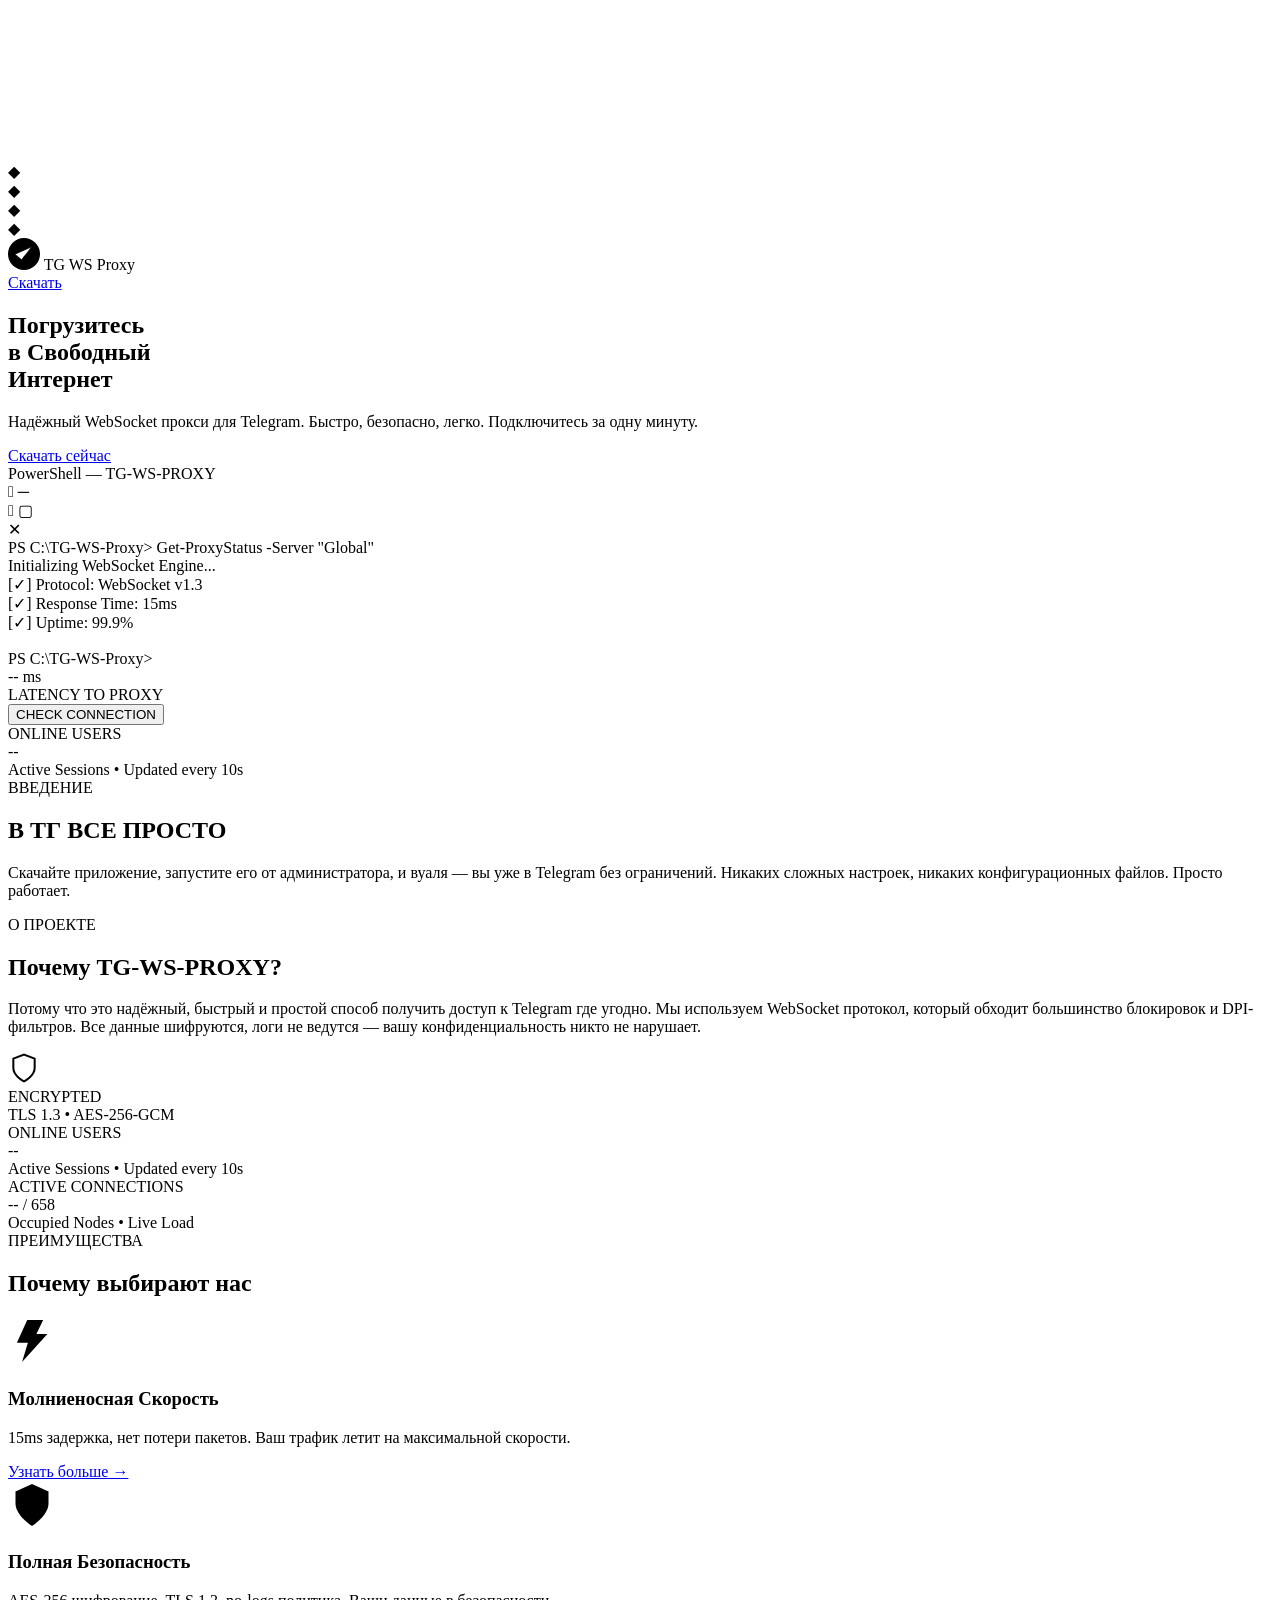
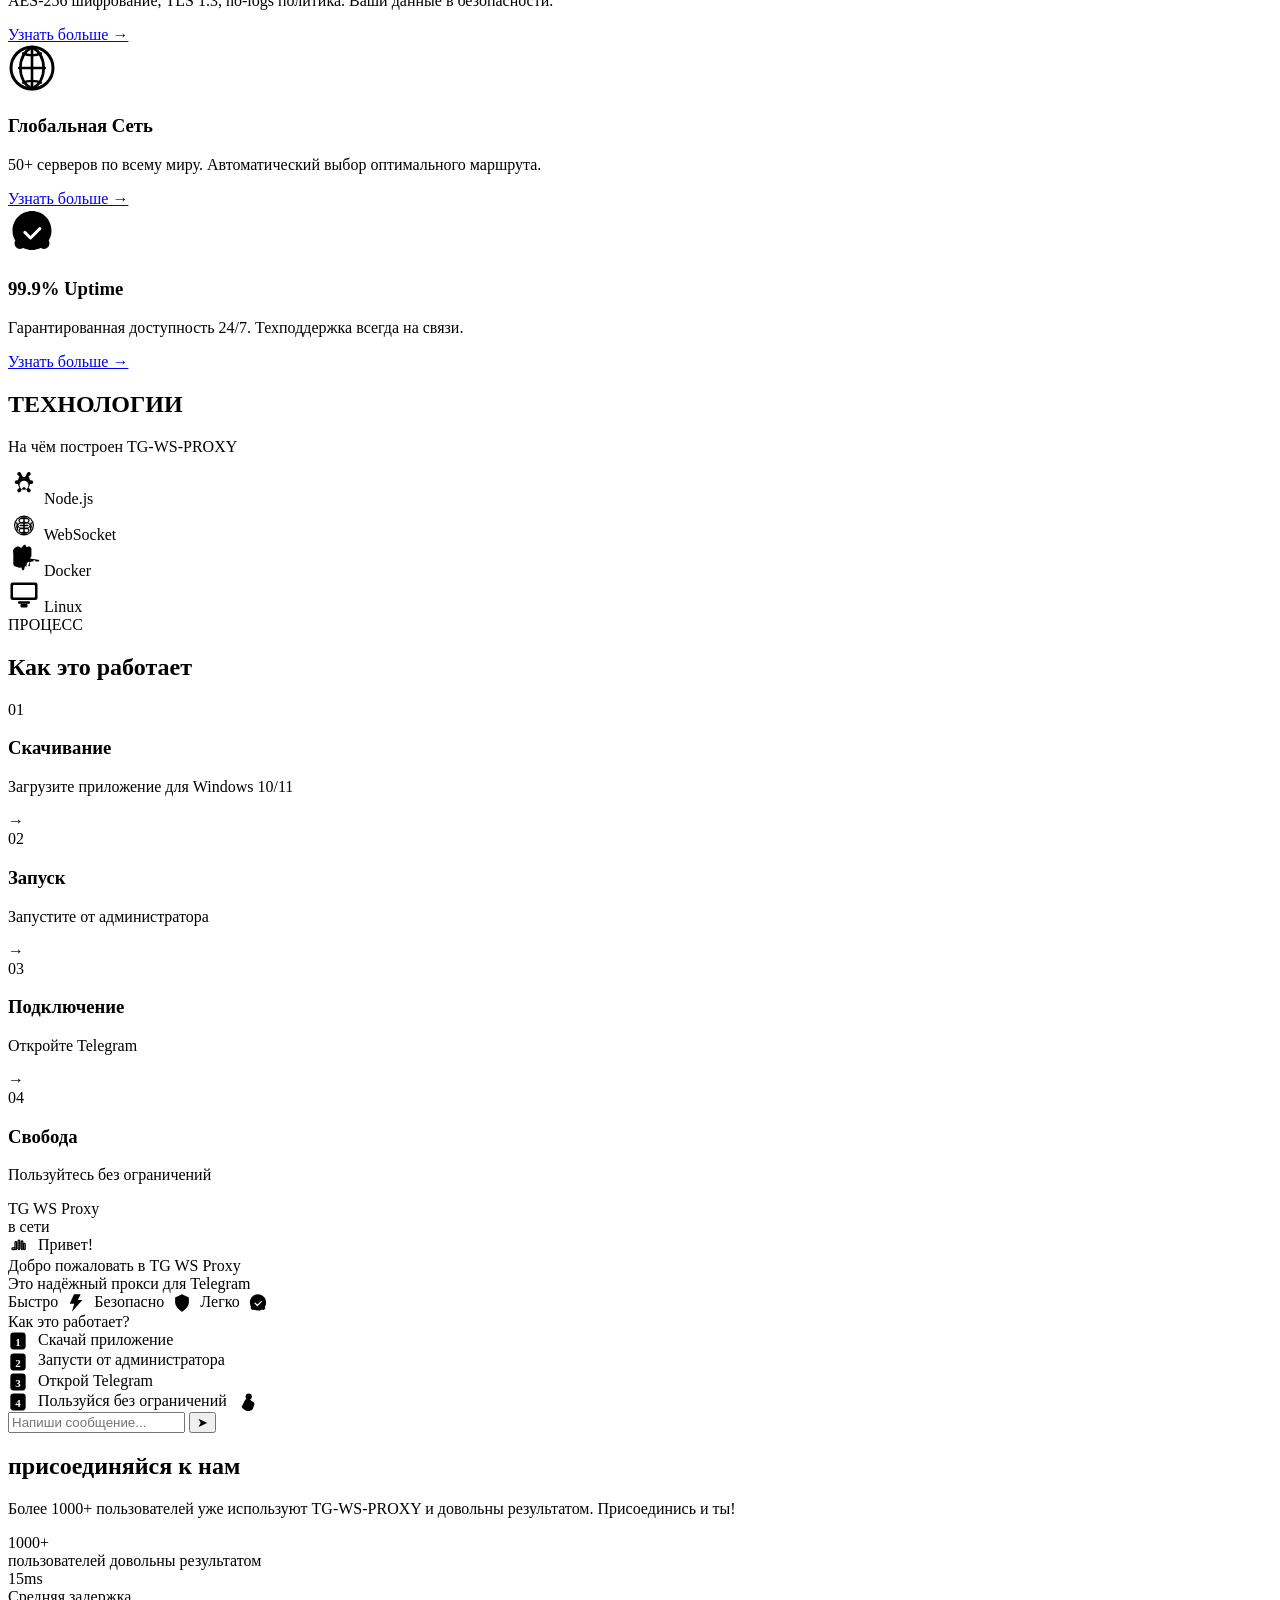
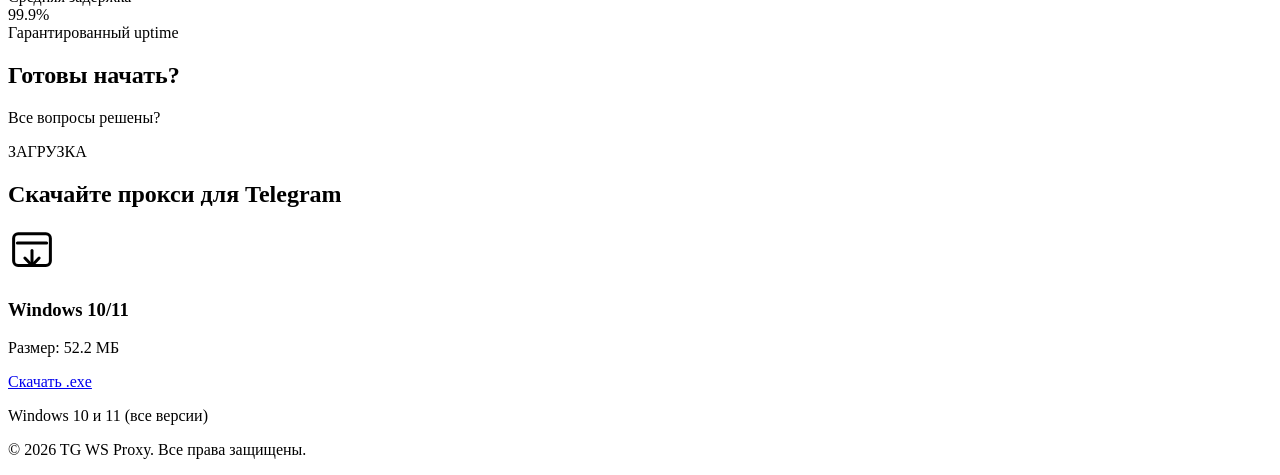
==== commit 70f50b54: "Update index.html" ====
--- a/index.html
+++ b/index.html
@@ -1,1352 +1,520 @@
 <!DOCTYPE html>
 <html lang="ru">
 <head>
-<meta charset="utf-8">
-<meta name="viewport" content="width=device-width, initial-scale=1">
-<meta name="color-scheme" content="dark">
-<meta name="theme-color" content="#000000">
-
-<!-- ── SEO ───────────────────────────────────────────────────── -->
-<title>TgWsProxy — Telegram WebSocket-прокси. Свобода соединения. Без границ.</title>
-<meta name="description" content="TgWsProxy — распределённая сеть Telegram WebSocket-прокси: обход DPI-блокировок, пинг 30–60 мс, аптайм 99,98%, MTProto 2.0 и WSS. Подключение в один клик, ноль логов, 26 узлов.">
-<meta name="robots" content="index, follow">
-<meta name="author" content="TgWsProxy">
-<link rel="canonical" href="https://tgwsproxy-windows.github.io/">
-
-<!-- ── Open Graph / Twitter ──────────────────────────────────── -->
-<meta property="og:type" content="website">
-<meta property="og:site_name" content="TgWsProxy">
-<meta property="og:locale" content="ru_RU">
-<meta property="og:url" content="https://tgwsproxy-windows.github.io/">
-<meta property="og:title" content="TgWsProxy — Свобода соединения. Без границ.">
-<meta property="og:description" content="Распределённая сеть WebSocket-прокси для Telegram. Обход DPI, пинг 30–60 мс, ноль логов, подключение в один клик.">
-<meta property="og:image" content="https://tgwsproxy-windows.github.io/og.svg">
-<meta property="og:image:width" content="1200">
-<meta property="og:image:height" content="630">
-<meta name="twitter:card" content="summary_large_image">
-<meta name="twitter:title" content="TgWsProxy — Свобода соединения. Без границ.">
-<meta name="twitter:description" content="Telegram WebSocket-прокси: обход блокировок, низкий пинг, приватность без логов.">
-<meta name="twitter:image" content="https://tgwsproxy-windows.github.io/og.svg">
-
-<!-- ── Иконка (SVG в data-URI: без внешних файлов) ───────────── -->
-<link rel="icon" href="data:image/svg+xml,%3Csvg xmlns='http://www.w3.org/2000/svg' viewBox='0 0 32 32'%3E%3Crect width='32' height='32' fill='%23000'/%3E%3Cpath d='M4 16h7l3-9 4 18 3-9h7' fill='none' stroke='%23fff' stroke-width='2.4' stroke-linecap='square'/%3E%3C/svg%3E">
-
-<!-- ── Шрифты ────────────────────────────────────────────────── -->
-<link rel="preconnect" href="https://fonts.googleapis.com">
-<link rel="preconnect" href="https://fonts.gstatic.com" crossorigin>
-<link rel="stylesheet" href="https://fonts.googleapis.com/css2?family=Space+Grotesk:wght@500;700&family=Inter:wght@400;500;700&family=JetBrains+Mono:wght@400;500;700&display=swap">
-
-<!-- ── Структурированные данные ──────────────────────────────── -->
-<script type="application/ld+json">
-{
-  "@context": "https://schema.org",
-  "@type": "Service",
-  "name": "TgWsProxy",
-  "serviceType": "Telegram WebSocket proxy",
-  "description": "Распределённая сеть WebSocket-прокси для Telegram: обход DPI-блокировок, низкий пинг, отсутствие логов.",
-  "areaServed": "Worldwide",
-  "provider": { "@type": "Organization", "name": "TgWsProxy", "url": "https://tgwsproxy-windows.github.io/" }
-}
-</script>
-
-<style>
-/* ============================================================
-   TgWsProxy — монохромная визуальная система
-   ============================================================ */
-
-/* ── 0. Сброс и токены ─────────────────────────────────────── */
-*,*::before,*::after{box-sizing:border-box}
-html{-webkit-text-size-adjust:100%;scroll-behavior:smooth;scroll-padding-top:72px;overflow-x:clip}
-@supports not (overflow:clip){html{overflow-x:hidden}}
-
-:root{
-  --bg:#000000; --bg-1:#0a0a0a; --bg-2:#111111;
-  --g1:#1a1a1a; --g2:#2d2d2d; --g3:#4d4d4d; --g4:#808080; --g5:#b3b3b3;
-  --fg:#ffffff; --fg2:#e6e6e6; --fg3:#a0a0a0;
-  --on:#00ffcc;
-  --line:rgba(255,255,255,.10);
-  --line-2:rgba(255,255,255,.22);
-  --line-3:rgba(255,255,255,.34);
-  --pad:20px;
-  --hdr:58px;
-  --r:2px;
-  --fd:"Space Grotesk","Inter",system-ui,-apple-system,"Segoe UI",sans-serif;
-  --fb:"Inter",system-ui,-apple-system,"Segoe UI",Roboto,sans-serif;
-  --fm:"JetBrains Mono",ui-monospace,SFMono-Regular,Menlo,Consolas,monospace;
-}
-
-body{
-  margin:0;
-  background:var(--bg);
-  color:var(--fg2);
-  font:400 16px/1.5 var(--fb);
-  letter-spacing:-.006em;
-  overflow-x:hidden;
-  -webkit-font-smoothing:antialiased;
-}
-
-img,svg,canvas{display:block;max-width:100%}
-a{color:inherit;text-decoration:none}
-button{font:inherit;color:inherit;background:none;border:0;cursor:pointer}
-h1,h2,h3,h4{font-family:var(--fd);font-weight:700;text-transform:uppercase;line-height:.94;margin:0;letter-spacing:-1px}
-p{margin:0}
-ul,ol,dl,dd{margin:0;padding:0;list-style:none}
-pre{margin:0}
-::selection{background:#fff;color:#000}
-:focus-visible{outline:2px solid #fff;outline-offset:3px}
-
-/* ── 1. Фоновые слои ───────────────────────────────────────── */
-.bg-dots{
-  position:fixed;inset:0;z-index:0;pointer-events:none;
-  background-image:url("data:image/svg+xml,%3Csvg xmlns='http://www.w3.org/2000/svg' width='26' height='26'%3E%3Ccircle cx='1' cy='1' r='1' fill='%23ffffff' fill-opacity='.11'/%3E%3C/svg%3E");
-  background-size:26px 26px;
-  mask-image:radial-gradient(120% 90% at 50% 0%,#000 0%,transparent 78%);
-  -webkit-mask-image:radial-gradient(120% 90% at 50% 0%,#000 0%,transparent 78%);
-}
-.bg-lines{
-  position:fixed;inset:0;z-index:0;pointer-events:none;opacity:.5;
-  background-image:url("data:image/svg+xml,%3Csvg xmlns='http://www.w3.org/2000/svg' width='4' height='4'%3E%3Cpath d='M0 0h4' stroke='%23ffffff' stroke-opacity='.05'/%3E%3C/svg%3E");
-}
-.bg-noise{
-  position:fixed;inset:-50%;z-index:1;pointer-events:none;opacity:.14;
-  background-image:url("data:image/svg+xml,%3Csvg xmlns='http://www.w3.org/2000/svg' width='180' height='180'%3E%3Cfilter id='n'%3E%3CfeTurbulence type='fractalNoise' baseFrequency='.85' numOctaves='3' stitchTiles='stitch'/%3E%3CfeColorMatrix type='saturate' values='0'/%3E%3C/filter%3E%3Crect width='180' height='180' filter='url(%23n)'/%3E%3C/svg%3E");
-  animation:noiseDrift 1.2s steps(3,end) infinite;
-  will-change:transform;
-}
-@keyframes noiseDrift{
-  0%{transform:translate3d(0,0,0)}
-  33%{transform:translate3d(-2%,1%,0)}
-  66%{transform:translate3d(1%,-2%,0)}
-  100%{transform:translate3d(0,0,0)}
-}
-.bg-vignette{
-  position:fixed;inset:0;z-index:1;pointer-events:none;
-  background:radial-gradient(120% 80% at 50% 0%,transparent 40%,rgba(0,0,0,.75) 100%);
-}
-main,header,footer{position:relative;z-index:2}
-
-/* ── 2. Типографика и утилиты ──────────────────────────────── */
-.wrap{width:100%;max-width:1320px;margin-inline:auto;padding-inline:var(--pad)}
-.mono{font-family:var(--fm);font-size:12px;letter-spacing:.06em}
-.dim{color:var(--fg3)}
-.hr{height:1px;background:var(--line);border:0;margin:0}
-.sr{position:absolute;width:1px;height:1px;overflow:hidden;clip:rect(0 0 0 0);white-space:nowrap}
-
-.sec{padding:72px 0;border-top:1px solid var(--line)}
-.sec__num{
-  font-family:var(--fm);font-size:11px;letter-spacing:.22em;color:var(--g4);
-  display:flex;align-items:center;gap:12px;margin-bottom:14px;
-}
-.sec__num::after{content:"";flex:1;height:1px;background:var(--line)}
-.sec__title{font-size:clamp(30px,7.6vw,64px);color:#fff;margin-bottom:14px;letter-spacing:-1.2px}
-.sec__lead{color:var(--fg3);max-width:66ch;font-size:15px}
-
-.rv{opacity:0;transform:translateY(26px);transition:opacity .6s ease,transform .6s cubic-bezier(.22,.8,.24,1)}
-.rv.in{opacity:1;transform:none}
-.rv.d1{transition-delay:.06s}.rv.d2{transition-delay:.12s}.rv.d3{transition-delay:.18s}
-
-.btn{
-  --h:46px;
-  display:inline-flex;align-items:center;justify-content:center;gap:10px;
-  height:var(--h);padding:0 22px;border-radius:var(--r);
-  font:700 13px/1 var(--fd);text-transform:uppercase;letter-spacing:.1em;
-  transition:transform .18s ease,background .18s ease,color .18s ease,box-shadow .18s ease;
-  will-change:transform;
-}
-.btn svg{width:16px;height:16px;flex:0 0 auto}
-.btn--primary{background:#fff;color:#000;box-shadow:0 0 0 1px #fff}
-.btn--primary:hover{background:#000;color:#fff;transform:scale(1.035) translateY(-1px)}
-.btn--ghost{color:#fff;box-shadow:inset 0 0 0 1px var(--line-2)}
-.btn--ghost:hover{background:#fff;color:#000;transform:scale(1.035) translateY(-1px)}
-.btn--sm{--h:36px;padding:0 14px;font-size:11px}
-.btn:active{transform:scale(.99)}
-
-.status{
-  display:inline-flex;align-items:center;gap:8px;
-  font:500 11px/1 var(--fm);letter-spacing:.1em;color:var(--fg2);
-  border:1px solid var(--line);padding:7px 11px;border-radius:var(--r);white-space:nowrap;
-}
-.status b{color:#fff;font-weight:500}
-.led{width:7px;height:7px;border-radius:50%;background:var(--on);flex:0 0 auto;position:relative}
-.led::after{
-  content:"";position:absolute;inset:-4px;border-radius:50%;
-  border:1px solid var(--on);opacity:.6;
-  animation:led 2.2s ease-out infinite;
-}
-@keyframes led{
-  0%{transform:scale(.6);opacity:.7}
-  70%{transform:scale(1.5);opacity:0}
-  100%{transform:scale(1.5);opacity:0}
-}
-.led--off{background:var(--g4)}
-.led--off::after{border-color:var(--g4)}
-
-/* ── 3. Хедер + глитч-логотип ──────────────────────────────── */
-.hdr{
-  position:fixed;top:0;left:0;right:0;z-index:60;
-  height:var(--hdr);
-  display:flex;align-items:center;
-  background:rgba(0,0,0,.72);
-  backdrop-filter:blur(12px) saturate(120%);
-  -webkit-backdrop-filter:blur(12px) saturate(120%);
-  border-bottom:1px solid transparent;
-  transition:border-color .3s,background .3s;
-}
-.hdr.stuck{border-bottom-color:var(--line);background:rgba(0,0,0,.92)}
-.hdr__in{display:flex;align-items:center;gap:16px;width:100%}
-
-.logo{display:flex;align-items:center;gap:9px;flex:0 0 auto}
-.logo svg{overflow:visible}
-.logo__glitch text{dominant-baseline:middle}
-.logo__g1{fill:#fff}
-.logo__g2{fill:var(--g5);opacity:.55}
-.logo__g3{fill:var(--g3);opacity:.45}
-.logo.jerk .logo__g2{animation:gl1 .34s steps(2,end) 1}
-.logo.jerk .logo__g3{animation:gl2 .34s steps(2,end) 1}
-.logo.jerk .logo__g1{animation:gl3 .34s steps(2,end) 1}
-@keyframes gl1{0%{transform:translate(0)}25%{transform:translate(3px,-1px)}50%{transform:translate(-4px,0)}75%{transform:translate(2px,1px)}100%{transform:translate(0)}}
-@keyframes gl2{0%{transform:translate(0)}25%{transform:translate(-3px,1px)}50%{transform:translate(4px,-1px)}75%{transform:translate(-2px,0)}100%{transform:translate(0)}}
-@keyframes gl3{0%,100%{clip-path:inset(0)}20%{clip-path:inset(18% 0 46% 0)}40%{clip-path:inset(62% 0 12% 0)}60%{clip-path:inset(34% 0 54% 0)}80%{clip-path:inset(0)}}
-
-.nav{display:none;gap:2px;margin-left:auto}
-.nav a{
-  font:500 12px/1 var(--fm);letter-spacing:.08em;text-transform:uppercase;color:var(--fg3);
-  padding:10px 12px;border-radius:var(--r);transition:color .2s,background .2s;
-}
-.nav a:hover,.nav a.active{color:#fff;background:rgba(255,255,255,.06)}
-.hdr__right{display:flex;align-items:center;gap:10px;margin-left:auto}
-.nav + .hdr__right{margin-left:0}
-.hdr__status{display:none}
-
-.burger{
-  width:38px;height:34px;border:1px solid var(--line);border-radius:var(--r);
-  display:grid;place-content:center;gap:4px;
-}
-.burger span{display:block;width:16px;height:1.5px;background:#fff;transition:transform .2s,opacity .2s}
-.burger[aria-expanded="true"] span:nth-child(1){transform:translateY(5.5px) rotate(45deg)}
-.burger[aria-expanded="true"] span:nth-child(2){opacity:0}
-.burger[aria-expanded="true"] span:nth-child(3){transform:translateY(-5.5px) rotate(-45deg)}
-
-.msheet{
-  position:fixed;top:var(--hdr);left:0;right:0;z-index:59;
-  background:rgba(0,0,0,.97);border-bottom:1px solid var(--line);
-  padding:12px var(--pad) 20px;display:grid;gap:4px;
-}
-.msheet[hidden]{display:none}
-.msheet a{
-  font:500 13px/1 var(--fm);letter-spacing:.1em;text-transform:uppercase;color:var(--fg2);
-  padding:14px 4px;border-bottom:1px solid var(--line);
-}
-.msheet .btn{margin-top:14px}
-
-/* ── 4. Hero ───────────────────────────────────────────────── */
-.hero{
-  position:relative;min-height:100vh;min-height:100svh;
-  display:flex;flex-direction:column;justify-content:center;
-  padding:calc(var(--hdr) + 40px) 0 0;overflow:hidden;
-}
-.hero__net{position:absolute;inset:0;z-index:0;pointer-events:none}
-.hero__net svg{width:100%;height:100%}
-.hero__scan{
-  position:absolute;inset:0;z-index:1;pointer-events:none;
-  background:repeating-linear-gradient(to bottom,rgba(255,255,255,.05) 0 1px,transparent 1px 4px);
-  opacity:.55;
-}
-.hero__fade{
-  position:absolute;left:0;right:0;bottom:0;height:180px;z-index:1;pointer-events:none;
-  background:linear-gradient(to bottom,transparent,#000 92%);
-}
-.hero__in{position:relative;z-index:2;width:100%;padding-bottom:34px}
-
-.hero__tag{
-  display:inline-flex;align-items:center;gap:10px;margin-bottom:20px;
-  font:500 10.5px/1 var(--fm);letter-spacing:.2em;color:var(--fg3);text-transform:uppercase;
-  border:1px solid var(--line);padding:8px 11px;border-radius:var(--r);
-}
-.hero__tag-more{display:none}
-.hero h1{
-  font-size:clamp(38px,12.5vw,124px);
-  line-height:.9;letter-spacing:-2px;color:#fff;margin-bottom:20px;
-}
-.hero h1 em{font-style:normal;color:var(--g4);display:block}
-.hero__lead{max-width:56ch;color:var(--fg3);font-size:15px;margin-bottom:28px}
-.hero__lead b{color:var(--fg2);font-weight:500}
-.hero__cta{display:flex;flex-wrap:wrap;gap:10px;margin-bottom:34px}
-
-.metrics{
-  display:grid;grid-template-columns:repeat(2,1fr);
-  border:1px solid var(--line);border-radius:var(--r);overflow:hidden;background:var(--line);
-  gap:1px;
-}
-.metrics div{background:#000;padding:12px 14px}
-.metrics dt{font:500 9.5px/1 var(--fm);letter-spacing:.16em;color:var(--g4);text-transform:uppercase;margin-bottom:7px}
-.metrics dd{font:500 20px/1 var(--fm);color:#fff;font-variant-numeric:tabular-nums;display:flex;align-items:baseline;gap:3px}
-.metrics dd small{font-size:10px;color:var(--g4)}
-.metrics .spark{grid-column:1/-1;background:#000;padding:10px 14px}
-.metrics .spark canvas{width:100%;height:38px}
-
-/* ── 5. Возможности ────────────────────────────────────────── */
-.cards{display:grid;gap:1px;background:var(--line);border:1px solid var(--line);border-radius:var(--r);overflow:hidden;margin-top:34px}
-.card{
-  background:#000;padding:22px 20px 24px;position:relative;
-  transition:background .28s ease,box-shadow .28s ease,transform .28s ease;
-}
-.card:hover{background:var(--bg-1);box-shadow:inset 0 0 0 1px var(--line-3);transform:translateY(-2px)}
-.card__ico{width:34px;height:34px;margin-bottom:16px;color:#fff;transition:transform .3s ease}
-.card:hover .card__ico{transform:translateY(-2px) scale(1.06)}
-.card__ico svg{width:100%;height:100%}
-.card__ico *{stroke:#fff;stroke-width:1.5;fill:none;stroke-linecap:square;stroke-linejoin:miter;vector-effect:non-scaling-stroke}
-.card__idx{position:absolute;top:20px;right:20px;font:500 10px/1 var(--fm);color:var(--g3);letter-spacing:.14em}
-.card h3{font-size:17px;color:#fff;margin-bottom:9px;letter-spacing:-.4px}
-.card p{font-size:13.5px;color:var(--fg3);line-height:1.55}
-.card__meta{
-  margin-top:14px;padding-top:12px;border-top:1px solid var(--line);
-  font:500 10.5px/1.5 var(--fm);color:var(--g4);letter-spacing:.04em;
-}
-
-/* ── 6. Карта узлов + таблица ──────────────────────────────── */
-.mapbox{border:1px solid var(--line);border-radius:var(--r);background:#000;overflow:hidden}
-.mapbox__bar{
-  display:flex;align-items:center;justify-content:space-between;gap:12px;
-  padding:9px 12px;border-bottom:1px solid var(--line);background:var(--bg-1);
-  font:500 10px/1 var(--fm);letter-spacing:.16em;color:var(--g4);text-transform:uppercase;
-}
-.mapbox__bar b{color:#fff;font-weight:500}
-.mapbox__canvas{padding:6px 0}
-.mapbox svg.map{width:100%;height:auto;display:block}
-.map .land{fill:#3a3a3a}
-.map .graticule{stroke:rgba(255,255,255,.06);stroke-width:1;fill:none}
-.mk{transform-box:fill-box;transform-origin:center}
-.mk circle.core{fill:#fff}
-.mk circle.halo{fill:none;stroke:#fff;stroke-width:1;opacity:.5;animation:mk 2.6s ease-out infinite}
-.mk text{font:500 8px var(--fm);fill:var(--g5);letter-spacing:.08em}
-.mk--on circle.core{fill:var(--on)}
-.mk--on circle.halo{stroke:var(--on);animation-delay:.2s}
-@keyframes mk{0%{transform:scale(.4);opacity:.75}75%{transform:scale(2.4);opacity:0}100%{transform:scale(2.4);opacity:0}}
-
-.tbl-wrap{margin-top:22px;border:1px solid var(--line);border-radius:var(--r);overflow-x:auto;background:#000}
-table.nodes{width:100%;min-width:640px;border-collapse:collapse;font-family:var(--fm)}
-table.nodes caption{text-align:left;padding:10px 12px;font-size:10px;letter-spacing:.16em;color:var(--g4);border-bottom:1px solid var(--line);background:var(--bg-1)}
-table.nodes th{
-  font:500 9.5px/1 var(--fm);letter-spacing:.16em;text-transform:uppercase;color:var(--g4);
-  text-align:left;padding:11px 12px;border-bottom:1px solid var(--line);white-space:nowrap;background:var(--bg-1);
-}
-table.nodes td{padding:11px 12px;border-bottom:1px solid rgba(255,255,255,.06);font-size:12px;color:var(--fg2);white-space:nowrap}
-table.nodes tr:last-child td{border-bottom:0}
-table.nodes tbody tr{transition:background .2s}
-table.nodes tbody tr:hover{background:rgba(255,255,255,.035)}
-.n-loc{display:flex;align-items:center;gap:9px;font-weight:500;color:#fff}
-.n-code{font-size:10px;color:var(--g5);border:1px solid var(--line-2);padding:2px 5px;border-radius:1px;letter-spacing:.06em}
-.n-proto span{font-size:10px;color:var(--g5);border:1px solid var(--line);padding:2px 5px;margin-right:4px}
-.n-ping{display:flex;align-items:center;gap:9px;font-variant-numeric:tabular-nums}
-.n-ping i{display:block;width:44px;height:3px;background:rgba(255,255,255,.14);position:relative;overflow:hidden}
-.n-ping i::after{content:"";position:absolute;inset:0 auto 0 0;width:var(--p);background:#fff;transition:width .5s ease}
-.n-ping i.bad::after{background:var(--g4)}
-.n-badge{display:inline-flex;align-items:center;gap:7px;font-size:10px;letter-spacing:.12em;color:var(--fg3)}
-.n-badge.on{color:var(--on)}
-.n-row--off{opacity:.45}
-
-/* ── 7. Телеметрия ─────────────────────────────────────────── */
-.tele{display:grid;gap:1px;background:var(--line);border:1px solid var(--line);border-radius:var(--r);overflow:hidden;margin-top:34px}
-.tele__chart{background:#000;padding:16px 14px 8px}
-.tele__chart canvas{width:100%;height:150px}
-.tele__stats{display:grid;grid-template-columns:repeat(2,1fr);gap:1px;background:var(--line)}
-.tele__stats div{background:#000;padding:14px}
-.tele__stats dt{font:500 9.5px/1 var(--fm);letter-spacing:.16em;color:var(--g4);text-transform:uppercase;margin-bottom:8px}
-.tele__stats dd{font:500 22px/1 var(--fm);color:#fff;font-variant-numeric:tabular-nums}
-.tele__stats dd small{font-size:10px;color:var(--g4);margin-left:3px}
-.tele__legend{
-  display:flex;flex-wrap:wrap;gap:16px;padding:10px 14px;background:var(--bg-1);border-top:1px solid var(--line);
-  font:500 10px/1 var(--fm);letter-spacing:.1em;color:var(--g4);text-transform:uppercase;
-}
-
-/* ── 8. Отзывы ─────────────────────────────────────────────── */
-.reviews{display:grid;gap:18px;margin-top:34px}
-.review{border:1px solid var(--line);border-radius:var(--r);background:#000;overflow:hidden;transition:box-shadow .3s ease,transform .3s ease}
-.review:hover{box-shadow:0 0 0 1px var(--line-3);transform:translateY(-2px)}
-.term__bar{
-  display:flex;align-items:center;gap:8px;padding:9px 12px;border-bottom:1px solid var(--line);background:var(--bg-1);
-  font:500 10px/1 var(--fm);letter-spacing:.1em;color:var(--g4);
-}
-.term__bar i{width:7px;height:7px;border:1px solid var(--g3);border-radius:50%;display:block}
-.term__bar em{margin-left:auto;font-style:normal;color:var(--g4)}
-.term__body{padding:14px;font:400 11.5px/1.75 var(--fm);color:var(--fg3);overflow-x:auto}
-.term__body .p{color:#fff}
-.term__body .ok{color:#fff}
-.term__body .cmd{color:var(--fg2)}
-.term__body .lv{color:var(--g5)}
-.review__quote{padding:16px;border-top:1px solid var(--line);font-size:14px;color:var(--fg2);line-height:1.6}
-.review__foot{
-  display:flex;align-items:center;gap:10px;padding:12px 16px;border-top:1px solid var(--line);
-  font:500 10.5px/1 var(--fm);letter-spacing:.1em;color:var(--g4);text-transform:uppercase;
-}
-.review__foot b{color:var(--fg2);font-weight:500}
-.mock{padding:16px;border-top:1px solid var(--line);background:var(--bg-1)}
-.mock svg{width:100%;max-width:320px;height:auto;margin-inline:auto}
-.mock .frame{fill:#000;stroke:var(--line-2)}
-.mock .ui{fill:none;stroke:var(--line)}
-.mock .txt{font:500 9px var(--fm);fill:var(--g5);letter-spacing:.06em}
-.mock .txt-w{font:500 9px var(--fm);fill:#fff}
-.mock .bar{fill:var(--g2)}
-.mock .bar-l{fill:rgba(255,255,255,.16)}
-.mock .ok{fill:var(--on)}
-.mock .line{stroke:#fff;stroke-width:1.4;fill:none}
-
-/* ── 9. Подключение ────────────────────────────────────────── */
-.steps{display:grid;gap:1px;background:var(--line);border:1px solid var(--line);border-radius:var(--r);overflow:hidden;margin-top:34px}
-.step{background:#000;padding:24px 20px;display:grid;gap:14px;transition:background .28s}
-.step:hover{background:var(--bg-1)}
-.step__num{font:700 44px/1 var(--fd);color:var(--g2);letter-spacing:-2px;transition:color .3s}
-.step:hover .step__num{color:#fff}
-.step h3{font-size:16px;color:#fff;margin-bottom:8px;letter-spacing:-.3px}
-.step p{font-size:13.5px;color:var(--fg3)}
-.step code{font-family:var(--fm);font-size:12px;color:var(--g5)}
-
-.connect{display:grid;gap:18px;margin-top:34px}
-.panel{border:1px solid var(--line);border-radius:var(--r);background:#000;overflow:hidden}
-.panel__bar{
-  display:flex;align-items:center;justify-content:space-between;gap:10px;padding:9px 12px;
-  border-bottom:1px solid var(--line);background:var(--bg-1);
-  font:500 10px/1 var(--fm);letter-spacing:.16em;color:var(--g4);text-transform:uppercase;
-}
-.panel--dl{grid-column:1/-1}
-.dl{padding:20px;display:grid;gap:16px}
-.dl__btn{width:100%;--h:54px;font-size:14px}
-.btn .fn{text-transform:none;letter-spacing:0}
-.dl__meta{
-  display:grid;grid-template-columns:repeat(3,1fr);gap:1px;background:var(--line);
-  border:1px solid var(--line);border-radius:var(--r);overflow:hidden;
-}
-.dl__meta div{background:#000;padding:10px 12px}
-.dl__meta dt{font:500 9px/1 var(--fm);letter-spacing:.16em;color:var(--g4);text-transform:uppercase;margin-bottom:6px}
-.dl__meta dd{font:500 12.5px/1 var(--fm);color:#fff}
-.dl__sha{font:400 10.5px/1.6 var(--fm);color:var(--g4);word-break:break-all}
-.dl__sha span{color:var(--g5)}
-.panel__foot{display:flex;flex-wrap:wrap;gap:14px;padding:11px 14px;border-top:1px solid var(--line);background:var(--bg-1);
-  font:500 10px/1 var(--fm);letter-spacing:.1em;color:var(--g4);text-transform:uppercase}
-.panel__foot span{display:inline-flex;align-items:center;gap:7px}
-
-/* ── 10. Футер, курсор ─────────────────────────────────────── */
-.ftr{border-top:1px solid var(--line);padding:34px 0 26px;background:#000}
-.ftr__grid{display:grid;gap:26px}
-.ftr__about p{color:var(--fg3);font-size:13px;max-width:34ch;margin-top:12px}
-.ftr__col h4{font:500 10px/1 var(--fm);letter-spacing:.18em;color:var(--g4);text-transform:uppercase;margin-bottom:12px}
-.ftr__col a{display:block;font-size:13px;color:var(--fg3);padding:5px 0;transition:color .2s}
-.ftr__col a:hover{color:#fff}
-.ftr__bottom{
-  display:flex;flex-wrap:wrap;gap:12px;justify-content:space-between;align-items:center;
-  margin-top:30px;padding-top:16px;border-top:1px solid var(--line);
-  font:500 10.5px/1.6 var(--fm);letter-spacing:.06em;color:var(--g4);
-}
-.ftr__bottom .status{border-color:var(--line)}
-
-.cur{position:fixed;top:0;left:0;z-index:99;pointer-events:none;display:none;mix-blend-mode:difference}
-.cur__dot,.cur__ring,.cur__cross{position:absolute;top:0;left:0}
-.cur__dot{width:5px;height:5px;background:#fff;border-radius:50%;transform:translate(-50%,-50%)}
-.cur__ring{width:26px;height:26px;border:1px solid rgba(255,255,255,.55);border-radius:50%;transition:width .2s,height .2s,border-color .2s}
-.cur.hot .cur__ring{width:44px;height:44px;border-color:#fff}
-.cur__cross--h{width:34px;height:1px;background:rgba(255,255,255,.45);transform:translate(-50%,-50%)}
-.cur__cross--v{width:1px;height:34px;background:rgba(255,255,255,.45);transform:translate(-50%,-50%)}
-
-/* ── 11. Адаптив ───────────────────────────────────────────── */
-@media (min-width:480px){
-  :root{--pad:24px}
-  .metrics{grid-template-columns:repeat(4,1fr)}
-  .metrics .spark{grid-column:1/-1}
-  .hero__cta{gap:12px}
-  .hero__tag-more{display:inline}
-  .tele__stats{grid-template-columns:repeat(4,1fr)}
-  .cards{grid-template-columns:repeat(2,1fr)}
-}
-@media (min-width:768px){
-  :root{--pad:32px;--hdr:62px}
-  .sec{padding:104px 0}
-  .nav{display:flex}
-  .burger{display:none}
-  .msheet{display:none!important}
-  .metrics .spark{grid-column:auto}
-  .metrics{grid-template-columns:repeat(4,1fr) 1.4fr}
-  .cards{grid-template-columns:repeat(4,1fr)}
-  .mapbox__canvas{padding:10px 0}
-  .reviews{grid-template-columns:repeat(2,1fr)}
-  .reviews .review:first-child{grid-column:1/-1}
-  .connect{grid-template-columns:1fr 1fr;align-items:start}
-  .dl{grid-template-columns:minmax(260px,.85fr) 1.6fr;grid-template-areas:"btn meta" "btn sha";align-items:center;column-gap:20px}
-  .dl__btn{grid-area:btn;height:100%;min-height:58px}
-  .dl__meta{grid-area:meta}
-  .dl__sha{grid-area:sha}
-  .steps{grid-template-columns:repeat(3,1fr)}
-  .ftr__grid{grid-template-columns:1.4fr 1fr 1fr;gap:34px}
-  .hero__lead{font-size:16px}
-}
-@media (min-width:900px){
-  .hdr__status{display:inline-flex}
-}
-@media (min-width:1200px){
-  :root{--pad:40px;--hdr:68px}
-  .hero h1{letter-spacing:-4px}
-  .reviews{grid-template-columns:repeat(3,1fr)}
-  .reviews .review:first-child{grid-column:auto}
-  .ftr__grid{grid-template-columns:1.6fr 1fr 1fr 1fr}
-  .connect{grid-template-columns:1.15fr .85fr;gap:24px}
-  .hero__in{padding-bottom:52px}
-}
-
-/* ── 12. Reduced motion ────────────────────────────────────── */
-@media (prefers-reduced-motion:reduce){
-  html{scroll-behavior:auto}
-  *,*::before,*::after{animation-duration:.001ms!important;animation-iteration-count:1!important;transition-duration:.001ms!important}
-  .rv{opacity:1;transform:none}
-  .bg-noise{animation:none}
-}
-
-@keyframes flow{to{stroke-dashoffset:-160}}
-@keyframes nodePulse{0%,100%{opacity:.85;transform:scale(1)}50%{opacity:.25;transform:scale(.72)}}
-</style>
+    <meta charset="UTF-8">
+    <meta name="viewport" content="width=device-width, initial-scale=1.0">
+    <title>TG WS Proxy - Надёжный прокси для Telegram</title>
+    <link rel="stylesheet" href="style.css">
+    <link rel="preconnect" href="https://fonts.googleapis.com">
+    <link rel="preconnect" href="https://fonts.gstatic.com" crossorigin>
+    <link href="https://fonts.googleapis.com/css2?family=Inter:wght@300;400;500;600;700;800;900&display=swap" rel="stylesheet">
+    <link href="https://fonts.googleapis.com/css2?family=Orbitron:wght@400;700;900&display=swap" rel="stylesheet">
 </head>
 <body>
-
-<div class="bg-dots" aria-hidden="true"></div>
-<div class="bg-lines" aria-hidden="true"></div>
-<div class="bg-noise" aria-hidden="true"></div>
-<div class="bg-vignette" aria-hidden="true"></div>
-
-<div class="cur" id="cur" aria-hidden="true">
-  <span class="cur__cross cur__cross--h"></span>
-  <span class="cur__cross cur__cross--v"></span>
-  <span class="cur__ring"></span>
-  <span class="cur__dot"></span>
-</div>
-
-<a class="sr" href="#features">Перейти к содержимому</a>
-
-<header class="hdr" id="hdr">
-  <div class="wrap hdr__in">
-    <a class="logo" href="#top" id="logo" aria-label="TgWsProxy — на главную">
-      <svg class="logo__glitch" width="132" height="26" viewBox="0 0 132 26" role="img" aria-label="TgWsProxy">
-        <text class="logo__g3" x="1" y="14" font-family="Space Grotesk, sans-serif" font-size="17" font-weight="700" letter-spacing="-0.4">TgWsProxy</text>
-        <text class="logo__g2" x="-1" y="14" font-family="Space Grotesk, sans-serif" font-size="17" font-weight="700" letter-spacing="-0.4">TgWsProxy</text>
-        <text class="logo__g1" x="0" y="14" font-family="Space Grotesk, sans-serif" font-size="17" font-weight="700" letter-spacing="-0.4">TgWsProxy</text>
-      </svg>
-    </a>
-
-    <nav class="nav" aria-label="Основная навигация">
-      <a href="#features">Возможности</a>
-      <a href="#servers">Серверы</a>
-      <a href="#reviews">Отзывы</a>
-      <a href="#connect">Подключение</a>
-    </nav>
-
-    <div class="hdr__right">
-      <span class="status hdr__status"><i class="led"></i><b data-online>12 847</b> online</span>
-      <a class="btn btn--primary btn--sm" href="#connect">Скачать</a>
-      <button class="burger" type="button" aria-label="Меню" aria-expanded="false" aria-controls="msheet" id="burger">
-        <span></span><span></span><span></span>
-      </button>
+    <!-- ФОН СО ЗВЕЗДАМИ -->
+    <canvas id="starfield" class="starfield-canvas"></canvas>
+
+    <!-- Custom Cursor -->
+    <canvas id="cursor-trail-canvas" class="cursor-trail-canvas"></canvas>
+    <div class="cursor-cross"><span></span><span></span></div>
+
+    <!-- БОКОВЫЕ ДЕКОРАТИВНЫЕ ЭЛЕМЕНТЫ -->
+    <div class="side-decoration side-left">
+        <div class="decoration-dot"></div>
+        <div class="decoration-line"></div>
+        <div class="decoration-dot"></div>
+        <div class="decoration-line short"></div>
+        <div class="decoration-dot small"></div>
+        <div class="decoration-floating">◆</div>
+        <div class="decoration-line"></div>
+        <div class="decoration-dot"></div>
+        <div class="decoration-line short"></div>
+        <div class="decoration-dot small"></div>
+        <div class="decoration-floating">◆</div>
+        <div class="decoration-line"></div>
+        <div class="decoration-dot"></div>
     </div>
-  </div>
-</header>
-
-<div class="msheet" id="msheet" hidden>
-  <a href="#features">Возможности</a>
-  <a href="#servers">Серверы</a>
-  <a href="#reviews">Отзывы</a>
-  <a href="#connect">Подключение</a>
-  <a class="btn btn--primary" href="https://github.com/tgwsproxy-windows/hj/releases/download/tgwsproxy/TgWsProxy_windows.exe">Скачать <span class="fn">TgWsProxy_windows.exe</span></a>
-</div>
-
-<main id="top">
-
-<section class="hero" id="hero">
-  <div class="hero__net" id="heroNet" aria-hidden="true"></div>
-  <div class="hero__scan" aria-hidden="true"></div>
-  <div class="hero__fade" aria-hidden="true"></div>
-
-  <div class="wrap hero__in">
-    <span class="hero__tag"><i class="led"></i>WebSocket · MTProto 2.0<span class="hero__tag-more"> · 26 узлов · ноль логов</span></span>
-
-    <h1>
-      Свобода<br>соединения.<em>Без границ.</em>
-    </h1>
-
-    <p class="hero__lead">
-      TgWsProxy поднимает для Telegram постоянный WebSocket-туннель, неотличимый от
-      обычного HTTPS. Он проходит там, где прямое подключение режут DPI-фильтры,
-      держит <b>пинг 30–60 мс</b> и не сохраняет ни одного байта о ваших сессиях.
-    </p>
-
-    <div class="hero__cta">
-      <a class="btn btn--primary" href="https://github.com/tgwsproxy-windows/hj/releases/download/tgwsproxy/TgWsProxy_windows.exe">
-        <svg viewBox="0 0 24 24" aria-hidden="true"><path d="M12 3v12m0 0l-5-5m5 5l5-5M4 20h16" fill="none" stroke="currentColor" stroke-width="1.6" stroke-linecap="square"/></svg>
-        Скачать <span class="fn">TgWsProxy_windows.exe</span>
-      </a>
-      <a class="btn btn--ghost" href="#features">
-        <svg viewBox="0 0 24 24" aria-hidden="true"><path d="M4 5h16v14H4zM8 5v14M4 9h4" fill="none" stroke="currentColor" stroke-width="1.5"/></svg>
-        Возможности
-      </a>
+    <div class="side-decoration side-right">
+        <div class="decoration-dot"></div>
+        <div class="decoration-line"></div>
+        <div class="decoration-dot"></div>
+        <div class="decoration-line short"></div>
+        <div class="decoration-dot small"></div>
+        <div class="decoration-floating">◆</div>
+        <div class="decoration-line"></div>
+        <div class="decoration-dot"></div>
+        <div class="decoration-line short"></div>
+        <div class="decoration-dot small"></div>
+        <div class="decoration-floating">◆</div>
+        <div class="decoration-line"></div>
+        <div class="decoration-dot"></div>
     </div>
 
-    <dl class="metrics" aria-label="Публичные метрики сети">
-      <div>
-        <dt>Пинг</dt>
-        <dd><span data-m="ping">38</span><small>мс</small></dd>
-      </div>
-      <div>
-        <dt>Аптайм</dt>
-        <dd><span data-m="uptime">99.98</span><small>%</small></dd>
-      </div>
-      <div>
-        <dt>Загрузка</dt>
-        <dd><span data-m="load">41</span><small>%</small></dd>
-      </div>
-      <div>
-        <dt>Узлов онлайн</dt>
-        <dd><span data-m="nodes">24</span><small>/26</small></dd>
-      </div>
-      <div class="spark">
-        <canvas id="spark" width="1200" height="80" aria-label="Пинг за последние 60 секунд" role="img"></canvas>
-      </div>
-    </dl>
-  </div>
-</section>
-
-<section class="sec" id="features">
-  <div class="wrap">
-    <p class="sec__num rv">01 — возможности</p>
-    <h2 class="sec__title rv">Четыре причины<br>держать канал открытым</h2>
-    <p class="sec__lead rv d1">
-      Мы не продаём абстрактную безопасность. Вот что конкретно решает TgWsProxy,
-      если Telegram у вас работает нестабильно, медленно или не работает вовсе.
-    </p>
-
-    <div class="cards">
-      <article class="card rv">
-        <span class="card__idx">01</span>
-        <div class="card__ico" aria-hidden="true">
-          <svg viewBox="0 0 32 32">
-            <path d="M16 3l11 4v9c0 6.2-4.4 11-11 13C9.4 27 5 22.2 5 16V7z"/>
-            <path d="M16 10v12M11 16h10"/>
-          </svg>
-        </div>
-        <h3>Обход блокировок</h3>
-        <p>Трафик уходит как обычный WSS на 443-м порту. Фильтр видит легитимный TLS и пропускает его, не поднимая флаг.</p>
-        <p class="card__meta">Маскировка под TLS · ротация фронт-доменов · резервный маршрут</p>
-      </article>
-
-      <article class="card rv d1">
-        <span class="card__idx">02</span>
-        <div class="card__ico" aria-hidden="true">
-          <svg viewBox="0 0 32 32"><path d="M17 3L7 18h8l-1 11 11-16h-8z"/></svg>
-        </div>
-        <h3>Стабильность</h3>
-        <p>Потеря узла не рвёт сессию: клиент переезжает на ближайший живой edge за миллисекунды, не переподключаясь заново.</p>
-        <p class="card__meta">Health-check каждые 2 с · до 1 Гбит/с на пользователя</p>
-      </article>
-
-      <article class="card rv d2">
-        <span class="card__idx">03</span>
-        <div class="card__ico" aria-hidden="true">
-          <svg viewBox="0 0 32 32">
-            <path d="M9 14V10a7 7 0 0114 0v4"/>
-            <path d="M7 14h18v15H7z"/>
-            <path d="M16 20v4"/>
-          </svg>
-        </div>
-        <h3>Приватность</h3>
-        <p>Узлы не пишут логи соединений: ни IP, ни времени, ни объёма. Всё живёт в оперативной памяти до конца сессии.</p>
-        <p class="card__meta">Zero-log · MTProto 2.0 + TLS 1.3 · без привязки к телефону</p>
-      </article>
-
-      <article class="card rv d3">
-        <span class="card__idx">04</span>
-        <div class="card__ico" aria-hidden="true">
-          <svg viewBox="0 0 32 32">
-            <circle cx="16" cy="16" r="12"/>
-            <path d="M4 16h24M16 4c4 4 4 20 0 24M16 4c-4 4-4 20 0 24"/>
-          </svg>
-        </div>
-        <h3>Простота</h3>
-        <p>Ни портов, ни секретов руками: Telegram сам подхватывает параметры по ссылке. Медиана до статуса Connected — 11 секунд.</p>
-        <p class="card__meta">Один exe · автовыбор узла · автозапуск с системой</p>
-      </article>
+    <!-- TOP & BOTTOM BARS -->
+    <div class="top-bar"></div>
+    <div class="bottom-bar"></div>
+
+    <!-- Animated Background -->
+    <div class="bg-animation">
+        <div class="gradient-orb orb-1"></div>
+        <div class="gradient-orb orb-2"></div>
+        <div class="gradient-orb orb-3"></div>
+        <div class="animated-particles"></div>
     </div>
-  </div>
-</section>
-
-<section class="sec" id="servers">
-  <div class="wrap">
-    <p class="sec__num rv">02 — сеть</p>
-    <h2 class="sec__title rv">26 узлов,<br>11 публичных локаций</h2>
-    <p class="sec__lead rv d1">
-      Точки на карте — раскрытые площадки. Остальные узлы не публикуются: они
-      включаются автоматически, когда публичный узел начинает тормозить.
-    </p>
-
-    <div class="mapbox rv d2" style="margin-top:34px">
-      <div class="mapbox__bar">
-        <span>dot-matrix · равнопромежуточная проекция</span>
-        <span><b data-m="nodes">24</b>/26 онлайн</span>
-      </div>
-      <div class="mapbox__canvas" id="mapBox"></div>
-    </div>
-
-    <div class="tbl-wrap rv d3">
-      <table class="nodes">
-        <caption>Публичные узлы · телеметрия обновляется каждые 2 секунды</caption>
-        <thead>
-          <tr>
-            <th scope="col">Узел</th>
-            <th scope="col">Локация</th>
-            <th scope="col">Протоколы</th>
-            <th scope="col">Пинг</th>
-            <th scope="col">Аптайм</th>
-            <th scope="col">Нагрузка</th>
-            <th scope="col">Статус</th>
-          </tr>
-        </thead>
-        <tbody id="nodesBody"></tbody>
-      </table>
-    </div>
-  </div>
-</section>
-
-<section class="sec" id="telemetry">
-  <div class="wrap">
-    <p class="sec__num rv">03 — телеметрия</p>
-    <h2 class="sec__title rv">Пинг в реальном времени</h2>
-    <p class="sec__lead rv d1">
-      Значения сняты с публичного health-эндпоинта сети. График обновляется каждые
-      500 миллисекунд — по нему видно, как узел дышит в часы пик.
-    </p>
-
-    <div class="tele rv d2">
-      <div class="tele__chart">
-        <canvas id="chart" width="1400" height="300" aria-label="График пинга в реальном времени" role="img"></canvas>
-      </div>
-      <dl class="tele__stats">
-        <div><dt>Сейчас</dt><dd><span data-t="cur">38</span><small>мс</small></dd></div>
-        <div><dt>Среднее</dt><dd><span data-t="avg">41</span><small>мс</small></dd></div>
-        <div><dt>Минимум</dt><dd><span data-t="min">27</span><small>мс</small></dd></div>
-        <div><dt>Максимум</dt><dd><span data-t="max">62</span><small>мс</small></dd></div>
-      </dl>
-      <p class="tele__legend">
-        <span style="display:inline-flex;align-items:center;gap:8px"><i class="led"></i>поток данных</span>
-        <span>потери пакетов 0.0%</span>
-        <span>jitter 2.4 мс</span>
-        <span>буфер 120 точек</span>
-      </p>
-    </div>
-  </div>
-</section>
-
-<section class="sec" id="reviews">
-  <div class="wrap">
-    <p class="sec__num rv">04 — отзывы</p>
-    <h2 class="sec__title rv">Как вернули доступ</h2>
-    <p class="sec__lead rv d1">
-      Три истории с согласия авторов. Имена и города изменены, вывод команд —
-      настоящий: так выглядят типовые сценарии подключения.
-    </p>
-
-    <div class="reviews">
-
-      <article class="review rv">
-        <div class="term__bar"><i></i><i></i><i></i><em>case-01 · мобильный оператор</em></div>
-        <pre class="term__body"><code><span class="p">$</span> <span class="cmd">tgwsproxy status</span>
-<span class="lv">→</span> proxy    eu-fra-01.tgwsproxy.net:8443
-<span class="lv">→</span> protocol wss / mtproto2
-<span class="lv">→</span> state    <span class="ok">CONNECTED</span>
-<span class="lv">→</span> ping     42 ms · loss 0.0%
-<span class="p">$</span> <span class="cmd">_</span></code></pre>
-        <p class="review__quote">
-          Полгода Telegram жил только на домашнем Wi-Fi: мобильный интернет давал таймаут
-          на каждом соединении. Подключил прокси, перезапустил клиент — заработало за
-          одиннадцать секунд. С тех пор ни одного обрыва на перегонах.
-        </p>
-        <div class="mock" data-mock="0"></div>
-        <p class="review__foot"><b>Максим, 27</b> · регион с активным DPI · 214 дней с прокси</p>
-      </article>
-
-      <article class="review rv d1">
-        <div class="term__bar"><i></i><i></i><i></i><em>case-02 · корпоративная сеть</em></div>
-        <pre class="term__body"><code><span class="p">$</span> <span class="cmd">curl -s wss://ams-02/health</span>
-{ "node": "AMS-02", "status": "ok",
-  "rtt_ms": <span class="ok">31</span>, "dpi": "passthrough",
-  "logged": <span class="ok">false</span> }
-<span class="p">$</span> <span class="cmd">_</span></code></pre>
-        <p class="review__quote">
-          IT закрыл мессенджеры, а у нас на Telegram держалась вся операционка: дежурства,
-          алерты, согласования. Согласовали прокси как исключение для одного домена —
-          снаружи это обычный HTTPS, внутрь не лезет вообще никто.
-        </p>
-        <div class="mock" data-mock="1"></div>
-        <p class="review__foot"><b>Аня, 34</b> · офис на 400 человек · стабильный канал</p>
-      </article>
-
-      <article class="review rv d2">
-        <div class="term__bar"><i></i><i></i><i></i><em>case-03 · общежитие, слабый Wi-Fi</em></div>
-        <pre class="term__body"><code><span class="p">$</span> <span class="cmd">tgwsproxy route --auto-failover</span>
-<span class="lv">→</span> switch   HEL-01 → STO-01 (12 ms)
-<span class="lv">→</span> media    stream restored
-<span class="lv">→</span> result   74 ms · loss <span class="ok">0%</span>
-<span class="p">$</span> <span class="cmd">_</span></code></pre>
-        <p class="review__quote">
-          Общежитие, Wi-Fi умирает каждый вечер. Прокси сам перепрыгнул на другой узел,
-          когда первый начал тормозить, — я даже не заметил. Медиа качается, звонки не
-          рвутся, конспекты в облаке синхронизируются.
-        </p>
-        <div class="mock" data-mock="2"></div>
-        <p class="review__foot"><b>Дамир, 22</b> · учёба за границей · 89 дней с прокси</p>
-      </article>
-
-    </div>
-  </div>
-</section>
-
-<section class="sec" id="connect">
-  <div class="wrap">
-    <p class="sec__num rv">05 — подключение</p>
-    <h2 class="sec__title rv">Три шага<br>до свободы</h2>
-    <p class="sec__lead rv d1">
-      Бесплатно, без регистрации и без телеметрии. Один исполняемый файл под
-      Windows 10/11: установщик не нужен, настройка свелась к нажатию «Запустить».
-    </p>
-
-    <ol class="steps">
-      <li class="step rv">
-        <span class="step__num">01</span>
-        <div>
-          <h3>Скачайте клиент</h3>
-          <p>Файл <code>TgWsProxy_windows.exe</code> — 4,1 МБ, Windows 10/11 x64. Установка не требуется, права администратора нужны только для системного прокси.</p>
-        </div>
-      </li>
-      <li class="step rv d1">
-        <span class="step__num">02</span>
-        <div>
-          <h3>Запустите</h3>
-          <p>Клиент опрашивает сеть, выбирает ближайший живой узел по пингу и поднимает туннель WSS/MTProto. Автозапуск с системой — одним переключателем.</p>
-        </div>
-      </li>
-      <li class="step rv d2">
-        <span class="step__num">03</span>
-        <div>
-          <h3>Проверьте статус</h3>
-          <p>В окне клиента и в настройках Telegram появится <code>Proxy: Connected</code>. Если узел просядет, приложение само переведёт трафик на резервный.</p>
-        </div>
-      </li>
-    </ol>
-
-    <div class="connect">
-      <div class="panel panel--dl rv">
-        <div class="panel__bar"><span>Сборка для Windows</span><span>v1.4.2 · x64 · без установки</span></div>
-        <div class="dl">
-          <a class="btn btn--primary dl__btn" href="https://github.com/tgwsproxy-windows/hj/releases/download/tgwsproxy/TgWsProxy_windows.exe">
-            <svg viewBox="0 0 24 24" aria-hidden="true"><path d="M12 3v12m0 0l-5-5m5 5l5-5M4 20h16" fill="none" stroke="currentColor" stroke-width="1.6" stroke-linecap="square"/></svg>
-            Скачать <span class="fn">TgWsProxy_windows.exe</span>
-          </a>
-          <dl class="dl__meta">
-            <div><dt>Размер</dt><dd>4,1 МБ</dd></div>
-            <div><dt>ОС</dt><dd>Windows 10/11</dd></div>
-            <div><dt>Цена</dt><dd>бесплатно</dd></div>
-          </dl>
-          <p class="dl__sha">SHA-256: <span>9f2c41ab…7d10</span> — сверьте перед запуском</p>
-        </div>
-        <p class="panel__foot">
-          <span><i class="led"></i>релиз опубликован</span>
-          <span>автообновление</span>
-          <span>телеметрии нет</span>
-        </p>
-      </div>
-    </div>
-  </div>
-</section>
-
-</main>
-
-<footer class="ftr">
-  <div class="wrap">
-    <div class="ftr__grid">
-      <div class="ftr__about">
-        <a class="logo" href="#top" aria-label="TgWsProxy">
-          <svg width="132" height="26" viewBox="0 0 132 26" aria-hidden="true">
-            <text x="0" y="14" font-family="Space Grotesk, sans-serif" font-size="17" font-weight="700" fill="#fff" letter-spacing="-0.4">TgWsProxy</text>
-          </svg>
-        </a>
-        <p>Распределённая сеть WebSocket-прокси для Telegram. Свобода соединения без границ.</p>
-      </div>
-      <nav class="ftr__col" aria-label="Продукт">
-        <h4>Продукт</h4>
-        <a href="#features">Возможности</a>
-        <a href="#servers">Узлы сети</a>
-        <a href="#telemetry">Телеметрия</a>
-        <a href="#connect">Подключение</a>
-      </nav>
-      <nav class="ftr__col" aria-label="Технологии">
-        <h4>Технологии</h4>
-        <a href="#features">Обход DPI</a>
-        <a href="#features">MTProto 2.0</a>
-        <a href="#features">Zero-log</a>
-        <a href="#servers">Anycast edge</a>
-      </nav>
-      <nav class="ftr__col" aria-label="Загрузка">
-        <h4>Загрузка</h4>
-        <a href="https://github.com/tgwsproxy-windows/hj/releases/download/tgwsproxy/TgWsProxy_windows.exe">TgWsProxy_windows.exe</a>
-        <a href="https://github.com/tgwsproxy-windows/hj/releases" target="_blank" rel="noopener">Все релизы</a>
-        <a href="#connect">Инструкция</a>
-        <a href="#telemetry">Статус сети</a>
-      </nav>
-    </div>
-
-    <div class="ftr__bottom">
-      <span>© <span id="year">2025</span> TgWsProxy. Сервис не связан с Telegram Messenger Inc.</span>
-      <span class="status"><i class="led"></i>All systems operational · <span id="clock">--:--:--</span> UTC</span>
-    </div>
-  </div>
-</footer>
-
-<script>
-(function () {
-  'use strict';
-
-  const $  = (s, r = document) => r.querySelector(s);
-  const $$ = (s, r = document) => Array.from(r.querySelectorAll(s));
-  const REDUCED = window.matchMedia('(prefers-reduced-motion: reduce)').matches;
-  const SVGNS = 'http://www.w3.org/2000/svg';
-
-  /* ── 1. Утилиты ─────────────────────────────────────────── */
-  function mulberry32(seed) {
-    return function () {
-      seed |= 0; seed = (seed + 0x6D2B79F5) | 0;
-      let t = Math.imul(seed ^ (seed >>> 15), 1 | seed);
-      t = (t + Math.imul(t ^ (t >>> 7), 61 | t)) ^ t;
-      return ((t ^ (t >>> 14)) >>> 0) / 4294967296;
-    };
-  }
-  const NBSP = '\u00A0';
-  const group = (n) => String(Math.round(n)).replace(/\B(?=(\d{3})+(?!\d))/g, NBSP);
-  const clamp = (v, a, b) => Math.min(b, Math.max(a, v));
-
-  function el(name, attrs, parent) {
-    const node = document.createElementNS(SVGNS, name);
-    for (const k in attrs) node.setAttribute(k, attrs[k]);
-    if (parent) parent.appendChild(node);
-    return node;
-  }
-
-  /* ── 2. Hero: анимированная SVG-сеть ────────────────────── */
-  (function heroNet() {
-    const host = $('#heroNet');
-    if (!host) return;
-
-    const W = 1600, H = 900;
-    const svg = el('svg', { viewBox: '0 0 ' + W + ' ' + H, preserveAspectRatio: 'xMidYMid slice' }, host);
-    const gFar = el('g', {}, svg);
-    const gNear = el('g', {}, svg);
-
-    const rnd = mulberry32(20240117);
-    const nodes = [];
-    for (let i = 0; i < 52; i++) {
-      nodes.push({
-        x: rnd() * W, y: rnd() * H,
-        r: 1.6 + rnd() * 2.4,
-        near: rnd() > .55,
-        ph: rnd() * 6.28
-      });
-    }
-
-    const wires = [];
-    nodes.forEach((a, i) => {
-      nodes
-        .map((b, j) => ({ j: j, d: Math.hypot(a.x - b.x, a.y - b.y) }))
-        .filter((o) => o.j !== i)
-        .sort((p, q) => p.d - q.d)
-        .slice(0, 2)
-        .forEach((o) => { if (o.d < 420) wires.push([i, o.j, o.d]); });
-    });
-
-    wires.forEach((w) => {
-      const a = nodes[w[0]], b = nodes[w[1]], d = w[2];
-      const line = el('line', {
-        x1: a.x, y1: a.y, x2: b.x, y2: b.y,
-        stroke: '#ffffff',
-        'stroke-opacity': (0.40 - (d / 420) * 0.24).toFixed(2),
-        'stroke-width': (a.near && b.near) ? 1 : 0.7,
-        'stroke-dasharray': '5 11'
-      }, (a.near && b.near) ? gNear : gFar);
-      const dur = 3.6 + rnd() * 4.4;
-      line.style.animation = 'flow ' + dur.toFixed(2) + 's linear infinite';
-      line.style.animationDelay = (-rnd() * dur).toFixed(2) + 's';
-    });
-
-    nodes.forEach((n) => {
-      const c = el('circle', {
-        cx: n.x, cy: n.y, r: n.r.toFixed(2),
-        fill: '#ffffff',
-        'fill-opacity': n.near ? 0.95 : 0.62
-      }, n.near ? gNear : gFar);
-      c.style.transformBox = 'fill-box';
-      c.style.transformOrigin = 'center';
-      c.style.animation = 'nodePulse ' + (2.4 + (n.ph % 2.6)).toFixed(2) + 's ease-in-out infinite';
-      c.style.animationDelay = (-n.ph).toFixed(2) + 's';
-    });
-
-    if (REDUCED) return;
-    let tx = 0, ty = 0, cx = 0, cy = 0;
-    function step() {
-      cx += (tx - cx) * 0.08;
-      cy += (ty - cy) * 0.08;
-      gFar.setAttribute('transform', 'translate(' + (cx * 10).toFixed(2) + ',' + (cy * 10).toFixed(2) + ')');
-      gNear.setAttribute('transform', 'translate(' + (cx * 26).toFixed(2) + ',' + (cy * 26).toFixed(2) + ')');
-      requestAnimationFrame(step);
-    }
-    window.addEventListener('mousemove', (e) => {
-      tx = (e.clientX / window.innerWidth - 0.5) * 2;
-      ty = (e.clientY / window.innerHeight - 0.5) * 2;
-    }, { passive: true });
-    requestAnimationFrame(step);
-  })();
-
-  /* ── 3. Карта узлов + таблица ───────────────────────────── */
-  const NODES = [
-    { id: 'FRA-01', city: 'Франкфурт', code: 'DE', lon: 8.68,   lat: 50.11, proto: ['wss', 'mt2'], on: true },
-    { id: 'AMS-02', city: 'Амстердам', code: 'NL', lon: 4.90,   lat: 52.37, proto: ['wss', 'mt2'], on: true },
-    { id: 'HEL-01', city: 'Хельсинки', code: 'FI', lon: 24.94,  lat: 60.17, proto: ['wss'],        on: true },
-    { id: 'STO-01', city: 'Стокгольм', code: 'SE', lon: 18.07,  lat: 59.33, proto: ['wss', 'mt2'], on: true },
-    { id: 'LON-01', city: 'Лондон',    code: 'GB', lon: -0.12,  lat: 51.51, proto: ['wss'],        on: true },
-    { id: 'PAR-01', city: 'Париж',     code: 'FR', lon: 2.35,   lat: 48.86, proto: ['wss', 'mt2'], on: true },
-    { id: 'WAW-01', city: 'Варшава',   code: 'PL', lon: 21.01,  lat: 52.23, proto: ['wss'],        on: true },
-    { id: 'IST-01', city: 'Истанбул',  code: 'TR', lon: 28.98,  lat: 41.01, proto: ['wss', 'mt2'], on: true },
-    { id: 'DXB-01', city: 'Дубай',     code: 'AE', lon: 55.27,  lat: 25.20, proto: ['wss'],        on: true },
-    { id: 'SIN-01', city: 'Сингапур',  code: 'SG', lon: 103.82, lat: 1.35,  proto: ['wss', 'mt2'], on: true },
-    { id: 'TYO-01', city: 'Токио',     code: 'JP', lon: 139.69, lat: 35.69, proto: ['wss'],        on: false }
-  ];
-
-  const cellRefs = {};
-
-  (function buildMap() {
-    const host = $('#mapBox');
-    if (!host) return;
-    const MW = 1000, MH = 500;
-    const svg = el('svg', { viewBox: '0 0 ' + MW + ' ' + MH, class: 'map' }, host);
-    const px = (lon) => (lon + 180) / 360 * MW;
-    const py = (lat) => (90 - lat) / 180 * MH;
-
-    for (let x = 0; x <= MW; x += MW / 12) el('line', { x1: x, y1: 0, x2: x, y2: MH, class: 'graticule' }, svg);
-    for (let y = 0; y <= MH; y += MH / 6) el('line', { x1: 0, y1: y, x2: MW, y2: y, class: 'graticule' }, svg);
-
-    const LAND = [
-      [ 15,  72, -165, -55], [ 12,  20, -105, -78],
-      [-55,  12,  -80, -35],
-      [ 36,  70,  -10,  60], [ 60,  70,   10,  60],
-      [-35,  35,  -15,  50],
-      [  8,  60,   60, 145], [ 45,  70,   60, 180],
-      [-38, -12,  113, 153]
-    ];
-    const dots = [];
-    LAND.forEach((b) => {
-      for (let lat = b[0]; lat <= b[1]; lat += 7) {
-        for (let lon = b[2]; lon <= b[3]; lon += 7) {
-          dots.push([lon + (lat % 3), lat + (lon % 3)]);
-        }
-      }
-    });
-    dots.forEach((d) => el('circle', { cx: px(d[0]).toFixed(1), cy: py(d[1]).toFixed(1), r: 1.4, class: 'land' }, svg));
-
-    NODES.forEach((n) => {
-      const g = el('g', { class: 'mk' + (n.on ? ' mk--on' : ''), transform: 'translate(' + px(n.lon).toFixed(1) + ',' + py(n.lat).toFixed(1) + ')' }, svg);
-      el('circle', { class: 'halo', r: 4 }, g);
-      el('circle', { class: 'core', r: 3.2 }, g);
-      const t = el('text', { x: 0, y: 18, 'text-anchor': 'middle' }, g);
-      t.textContent = n.id;
-    });
-  })();
-
-  (function buildTable() {
-    const body = $('#nodesBody');
-    if (!body) return;
-    const seedR = mulberry32(7);
-    const rows = NODES.map((n) => {
-      n.ping = Math.round(27 + seedR() * 36);
-      n.up = 99.9 + seedR() * 0.09;
-      n.load = Math.round(18 + seedR() * 44);
-      const pct = clamp(n.ping / 80 * 100, 8, 100);
-      return '<tr' + (n.on ? '' : ' class="n-row--off"') + ' data-id="' + n.id + '">' +
-        '<td class="n-loc">' + n.id + ' <span class="n-code">' + n.code + '</span></td>' +
-        '<td>' + n.city + '</td>' +
-        '<td class="n-proto">' + n.proto.map((p) => '<span>' + p + '</span>').join('') + '</td>' +
-        '<td class="n-ping"><i style="--p:' + pct.toFixed(0) + '%"></i><span>' + n.ping + ' мс</span></td>' +
-        '<td data-col="up">' + n.up.toFixed(2) + '%</td>' +
-        '<td data-col="load">' + n.load + '%</td>' +
-        '<td><span class="n-badge' + (n.on ? ' on' : '') + '"><i class="led' + (n.on ? '' : ' led--off') + '"></i>' + (n.on ? 'ONLINE' : 'OFFLINE') + '</span></td>' +
-        '</tr>';
-    });
-    body.innerHTML = rows.join('');
-    NODES.forEach((n) => {
-      const tr = body.querySelector('[data-id="' + n.id + '"]');
-      if (!tr) return;
-      cellRefs[n.id] = {
-        ping: tr.querySelector('.n-ping span'),
-        bar: tr.querySelector('.n-ping i'),
-        up: tr.querySelector('[data-col="up"]'),
-        load: tr.querySelector('[data-col="load"]')
-      };
-    });
-  })();
-
-  /* ── 4. Метрики + спарклайн (тик 2 с) ───────────────────── */
-  const sparkBuf = [];
-  (function () {
-    const seedR = mulberry32(11);
-    for (let i = 0; i < 42; i++) sparkBuf.push(30 + seedR() * 22);
-  })();
-
-  function drawSpark() {
-    const c = $('#spark');
-    if (!c) return;
-    const ctx = c.getContext('2d'), w = c.width, h = c.height;
-    ctx.clearRect(0, 0, w, h);
-    const min = Math.min.apply(null, sparkBuf), max = Math.max.apply(null, sparkBuf);
-    const span = Math.max(max - min, 6);
-    ctx.beginPath();
-    sparkBuf.forEach((v, i) => {
-      const x = i / (sparkBuf.length - 1) * w;
-      const y = h - 6 - (v - min) / span * (h - 12);
-      i ? ctx.lineTo(x, y) : ctx.moveTo(x, y);
-    });
-    ctx.strokeStyle = 'rgba(255,255,255,.85)';
-    ctx.lineWidth = 2;
-    ctx.stroke();
-  }
-
-  let online = 12847;
-  function tickMetrics() {
-    NODES.forEach((n) => {
-      if (!n.on) return;
-      n.ping = Math.round(clamp(n.ping + (Math.random() * 14 - 7), 24, 74));
-      n.up = clamp(n.up + (Math.random() * 0.02 - 0.01), 99.9, 99.99);
-      n.load = Math.round(clamp(n.load + (Math.random() * 8 - 4), 12, 86));
-      const r = cellRefs[n.id];
-      if (r) {
-        r.ping.textContent = n.ping + ' мс';
-        r.bar.style.setProperty('--p', clamp(n.ping / 80 * 100, 8, 100).toFixed(0) + '%');
-        r.up.textContent = n.up.toFixed(2) + '%';
-        r.load.textContent = n.load + '%';
-      }
-    });
-    const live = NODES.filter((n) => n.on);
-    const avg = live.reduce((s, n) => s + n.ping, 0) / live.length;
-    const load = live.reduce((s, n) => s + n.load, 0) / live.length;
-    setM('ping', Math.round(avg));
-    setM('uptime', clamp(live.reduce((s, n) => s + n.up, 0) / live.length, 99.9, 99.99).toFixed(2));
-    setM('load', Math.round(load));
-    online += Math.round(Math.random() * 6);
-    const o = $('[data-online]');
-    if (o) o.textContent = group(online);
-    sparkBuf.push(avg); sparkBuf.shift();
-    drawSpark();
-  }
-  function setM(k, v) { $$('[data-m="' + k + '"]').forEach((n) => { n.textContent = v; }); }
-
-  tickMetrics();
-  setInterval(tickMetrics, 2000);
-
-  /* ── 5. График пинга (тик 500 мс) ───────────────────────── */
-  const chartBuf = [];
-  (function () {
-    const seedR = mulberry32(23);
-    for (let i = 0; i < 120; i++) chartBuf.push(34 + seedR() * 16);
-  })();
-
-  function drawChart() {
-    const c = $('#chart');
-    if (!c) return;
-    const ctx = c.getContext('2d'), w = c.width, h = c.height;
-    ctx.clearRect(0, 0, w, h);
-    ctx.strokeStyle = 'rgba(255,255,255,.07)';
-    ctx.lineWidth = 1;
-    for (let i = 1; i < 5; i++) {
-      const y = h * i / 5;
-      ctx.beginPath(); ctx.moveTo(0, y); ctx.lineTo(w, y); ctx.stroke();
-    }
-    const min = Math.min.apply(null, chartBuf) - 4;
-    const max = Math.max.apply(null, chartBuf) + 4;
-    const span = Math.max(max - min, 8);
-    const px = (i) => i / (chartBuf.length - 1) * w;
-    const py = (v) => h - 10 - (v - min) / span * (h - 20);
-    ctx.beginPath();
-    ctx.moveTo(0, h);
-    chartBuf.forEach((v, i) => ctx.lineTo(px(i), py(v)));
-    ctx.lineTo(w, h);
-    ctx.closePath();
-    ctx.fillStyle = 'rgba(0,255,204,.05)';
-    ctx.fill();
-    ctx.beginPath();
-    chartBuf.forEach((v, i) => { i ? ctx.lineTo(px(i), py(v)) : ctx.moveTo(px(i), py(v)); });
-    ctx.strokeStyle = '#00ffcc';
-    ctx.lineWidth = 2;
-    ctx.stroke();
-    const last = chartBuf[chartBuf.length - 1];
-    ctx.fillStyle = '#00ffcc';
-    ctx.beginPath();
-    ctx.arc(w - 3, py(last), 3.5, 0, Math.PI * 2);
-    ctx.fill();
-
-    setT('cur', Math.round(last));
-    setT('avg', Math.round(chartBuf.reduce((s, v) => s + v, 0) / chartBuf.length));
-    setT('min', Math.round(Math.min.apply(null, chartBuf)));
-    setT('max', Math.round(Math.max.apply(null, chartBuf)));
-  }
-  function setT(k, v) { $$('[data-t="' + k + '"]').forEach((n) => { n.textContent = v; }); }
-
-  drawChart();
-  setInterval(function () {
-    const last = chartBuf[chartBuf.length - 1];
-    chartBuf.push(clamp(last + (Math.random() * 10 - 5), 26, 68));
-    chartBuf.shift();
-    drawChart();
-  }, 500);
-
-  /* ── 6. SVG-макеты Telegram ─────────────────────────────── */
-  (function buildMocks() {
-    const specs = [
-      { title: 'TgWsProxy', msgs: [
-        ['l', 'Интернет ловит?'],
-        ['r', 'уже через прокси'],
-        ['ok', 'Proxy: Connected'],
-        ['wave', null]
-      ]},
-      { title: 'Ops · дежурство', msgs: [
-        ['l', 'алерт: сервер 4 — OK'],
-        ['r', 'принято'],
-        ['ok', 'WSS · Connected'],
-        ['wave', null]
-      ]},
-      { title: 'TgWsProxy', msgs: [
-        ['l', 'Wi-Fi лёг...'],
-        ['r', 'узел сменился сам'],
-        ['ok', '74 мс · loss 0%'],
-        ['wave', null]
-      ]}
-    ];
-    $$('[data-mock]').forEach((host) => {
-      const i = +host.getAttribute('data-mock');
-      const spec = specs[i];
-      if (!spec) return;
-      const svg = el('svg', { viewBox: '0 0 320 340' }, host);
-      el('rect', { x: .5, y: .5, width: 319, height: 339, rx: 4, class: 'frame' }, svg);
-      el('rect', { x: 1, y: 1, width: 318, height: 52, class: 'bar' }, svg);
-      [22, 34, 46].forEach((x) => el('circle', { cx: x, cy: 26, r: 3, class: 'ui' }, svg));
-      const t = el('text', { x: 64, y: 30, class: 'txt-w' }, svg);
-      t.textContent = spec.title;
-      let y = 72;
-      spec.msgs.forEach((m) => {
-        if (m[0] === 'l') {
-          el('rect', { x: 14, y: y, width: 168, height: 38, rx: 3, class: 'bar' }, svg);
-          const tx = el('text', { x: 28, y: y + 23, class: 'txt-w' }, svg);
-          tx.textContent = m[1];
-        } else if (m[0] === 'r') {
-          el('rect', { x: 138, y: y, width: 168, height: 38, rx: 3, class: 'bar-l' }, svg);
-          const tx = el('text', { x: 152, y: y + 23, class: 'txt-w' }, svg);
-          tx.textContent = m[1];
-        } else if (m[0] === 'ok') {
-          el('circle', { cx: 24, cy: y + 19, r: 3.5, class: 'ok' }, svg);
-          const tx = el('text', { x: 36, y: y + 23, class: 'txt-w' }, svg);
-          tx.textContent = m[1];
-        } else {
-          el('rect', { x: 14, y: y, width: 188, height: 38, rx: 3, class: 'bar' }, svg);
-          el('path', { d: 'M28 ' + (y + 19) + ' q8 -12 16 0 t16 0 t16 0 t16 0 t16 0 t16 0 t16 0 t16 0', class: 'line' }, svg);
-          const tx = el('text', { x: 160, y: y + 23, class: 'txt' }, svg);
-          tx.textContent = '0:14';
-        }
-        y += 56;
-      });
-    });
-  })();
-
-  /* ── 7. Курсор ──────────────────────────────────────────── */
-  (function cursor() {
-    const cur = $('#cur');
-    if (!cur || REDUCED || !window.matchMedia('(pointer: fine)').matches) return;
-    const dot = cur.querySelector('.cur__dot');
-    const ring = cur.querySelector('.cur__ring');
-    const ch = cur.querySelector('.cur__cross--h');
-    const cv = cur.querySelector('.cur__cross--v');
-    cur.style.display = 'block';
-    let x = innerWidth / 2, y = innerHeight / 2, rx = x, ry = y;
-    window.addEventListener('mousemove', (e) => { x = e.clientX; y = e.clientY; }, { passive: true });
-    (function step() {
-      rx += (x - rx) * 0.18;
-      ry += (y - ry) * 0.18;
-      const t = (a, b) => 'translate(' + a + 'px,' + b + 'px) translate(-50%,-50%)';
-      dot.style.transform = t(x, y);
-      ch.style.transform = t(x, y);
-      cv.style.transform = t(x, y);
-      ring.style.transform = t(rx, ry);
-      requestAnimationFrame(step);
-    })();
-    document.addEventListener('mouseover', (e) => {
-      cur.classList.toggle('hot', !!(e.target.closest && e.target.closest('a,button')));
-    });
-  })();
-
-  /* ── 8. Хедер, меню, reveal, глитч, часы ────────────────── */
-  const hdr = $('#hdr');
-  window.addEventListener('scroll', () => {
-    if (hdr) hdr.classList.toggle('stuck', window.scrollY > 8);
-  }, { passive: true });
-
-  const burger = $('#burger'), msheet = $('#msheet');
-  if (burger && msheet) {
-    burger.addEventListener('click', () => {
-      const open = burger.getAttribute('aria-expanded') === 'true';
-      burger.setAttribute('aria-expanded', String(!open));
-      msheet.hidden = open;
-    });
-    $$('.msheet a').forEach((a) => a.addEventListener('click', () => {
-      burger.setAttribute('aria-expanded', 'false');
-      msheet.hidden = true;
-    }));
-  }
-
-  if ('IntersectionObserver' in window) {
-    const io = new IntersectionObserver((es) => es.forEach((e) => {
-      if (e.isIntersecting) { e.target.classList.add('in'); io.unobserve(e.target); }
-    }), { threshold: .12 });
-    $$('.rv').forEach((n) => io.observe(n));
-
-    const spy = new IntersectionObserver((es) => es.forEach((e) => {
-      if (e.isIntersecting) {
-        $$('.nav a').forEach((a) => a.classList.toggle('active', a.getAttribute('href') === '#' + e.target.id));
-      }
-    }), { rootMargin: '-40% 0px -55% 0px' });
-    $$('main section[id]').forEach((s) => spy.observe(s));
-  } else {
-    $$('.rv').forEach((n) => n.classList.add('in'));
-  }
-
-  const logo = $('#logo');
-  if (logo) {
-    (function jerkLoop() {
-      setTimeout(() => {
-        logo.classList.add('jerk');
-        setTimeout(() => logo.classList.remove('jerk'), 340);
-        jerkLoop();
-      }, 1800 + Math.random() * 4200);
-    })();
-  }
-
-  const year = $('#year');
-  if (year) year.textContent = new Date().getFullYear();
-
-  const clock = $('#clock');
-  if (clock) {
-    const p = (n) => String(n).padStart(2, '0');
-    setInterval(() => {
-      const d = new Date();
-      clock.textContent = p(d.getUTCHours()) + ':' + p(d.getUTCMinutes()) + ':' + p(d.getUTCSeconds());
-    }, 1000);
-  }
-})();
-</script>
+
+    <!-- Header -->
+    <header class="header">
+        <nav class="nav container">
+            <div class="logo">
+                <svg xmlns="http://www.w3.org/2000/svg" viewBox="0 0 512 512" width="32" height="32" class="logo-emoji">
+                  <circle cx="256" cy="256" r="256" fill="#000000"/>
+                  <path d="M 220 350 L 110 260 L 380 140 L 220 350 Z M 220 350 L 270 280" fill="#ffffff" stroke="#000000" stroke-width="12" stroke-linejoin="round"/>
+                </svg>
+                <span class="logo-text">TG WS Proxy</span>
+            </div>
+            <div class="nav-buttons">
+                <a href="#download" class="btn btn-primary">Скачать</a>
+            </div>
+        </nav>
+    </header>
+
+    <!-- HERO SECTION -->
+    <section class="hero">
+        <div class="container hero-container">
+            <div class="hero-content">
+                <h1 class="hero-title">
+                    <span class="gradient-text">Погрузитесь</span><br>
+                    в Свободный<br>
+                    Интернет
+                </h1>
+                
+                <p class="hero-description">
+                    Надёжный WebSocket прокси для Telegram. Быстро, безопасно, легко. 
+                    Подключитесь за одну минуту.
+                </p>
+                
+                <div class="hero-buttons">
+                    <a href="#download" class="btn btn-premium">Скачать сейчас</a>
+                </div>
+            </div>
+
+            <!-- Hero Visual - Windows Terminal -->
+            <div class="hero-visual">
+                <div class="win-terminal-container">
+                    <!-- Windows Title Bar -->
+                    <div class="win-terminal-header">
+                        <div class="win-terminal-tabs">
+                            <div class="win-tab">
+                                <span class="win-tab-icon"></span>
+                                PowerShell — TG-WS-PROXY
+                            </div>
+                        </div>
+                        <div class="win-controls">
+                            <div class="win-btn">&#xE921; ─ </div>
+                            <div class="win-btn">&#xE922; ▢ </div>
+                            <div class="win-btn win-btn-close">✕</div>
+                        </div>
+                    </div>
+                    <!-- Terminal Content Area -->
+                    <div class="win-terminal-body">
+                        <div>
+                            <span class="win-prompt">PS C:\TG-WS-Proxy&gt;</span> 
+                            <span class="win-command">Get-ProxyStatus -Server "Global"</span>
+                        </div>
+                        <div class="win-output-line">Initializing WebSocket Engine...</div>
+                        <div class="win-output-line">[<span class="win-success">✓</span>] Protocol: WebSocket v1.3</div>
+                        <div class="win-output-line">[<span class="win-success">✓</span>] Response Time: <span class="win-highlight">15ms</span></div>
+                        <div class="win-output-line">[<span class="win-success">✓</span>] Uptime: <span class="win-highlight">99.9%</span></div>
+                        <br>
+                        <div>
+                            <span class="win-prompt">PS C:\TG-WS-Proxy&gt;</span> 
+                            <span id="win-typewriter" class="win-command"></span><span class="win-cursor"></span>
+                        </div>
+                    </div>
+                </div>
+            </div>
+        </div>
+    </section>
+
+    <!-- INTRODUCTION SECTION -->
+    <section class="introduction" id="features">
+        <div class="container intro-grid">
+            <div class="intro-image">
+                <div class="widgets-container">
+                    <div class="widget-card ping-widget">
+                        <div class="big-value-row">
+                            <span class="big-value" id="w-ping">--</span>
+                            <span class="unit">ms</span>
+                        </div>
+                        <div class="widget-label">LATENCY TO PROXY</div>
+                        <button class="action-btn" id="btn-ping-intro" onclick="WIDGETS.triggerSync()">CHECK CONNECTION</button>
+                    </div>
+
+                    <div class="widget-card users-widget">
+                        <div class="widget-header">
+                            <span class="header-label">ONLINE USERS</span>
+                            <span class="pulse-dot"></span>
+                        </div>
+                        <div class="big-value" id="w-users">--</div>
+                        <div class="widget-footer">Active Sessions • Updated every 10s</div>
+                    </div>
+                </div>
+            </div>
+            <div class="intro-content">
+                <div class="section-badge">ВВЕДЕНИЕ</div>
+                <h2 class="section-title">В ТГ ВСЕ ПРОСТО</h2>
+                <p class="section-text">
+                    Скачайте приложение, запустите его от администратора, и вуаля — 
+                    вы уже в Telegram без ограничений. Никаких сложных настроек, 
+                    никаких конфигурационных файлов. Просто работает.
+                </p>
+            </div>
+        </div>
+    </section>
+
+    <!-- ABOUT SECTION -->
+    <section class="about" id="why">
+        <div class="container about-grid">
+            <div class="about-content">
+                <div class="section-badge">О ПРОЕКТЕ</div>
+                <h2 class="section-title">Почему TG-WS-PROXY?</h2>
+                <p class="section-text">
+                    Потому что это надёжный, быстрый и простой способ получить доступ к Telegram 
+                    где угодно. Мы используем WebSocket протокол, который обходит большинство 
+                    блокировок и DPI-фильтров. Все данные шифруются, логи не ведутся — 
+                    вашу конфиденциальность никто не нарушает.
+                </p>
+            </div>
+            <div class="about-image">
+                <div class="widgets-container">
+                    <!-- 1. Статус шифрования -->
+                    <div class="widget-card static-widget">
+                        <div class="shield-icon">
+                            <svg viewBox="0 0 24 24" fill="none" stroke="currentColor" stroke-width="1.5" width="32" height="32">
+                                <path d="M12 22s8-4 8-10V5l-8-3-8 3v7c0 6 8 10 8 10z"/>
+                            </svg>
+                        </div>
+                        <div class="static-title">ENCRYPTED</div>
+                        <div class="static-desc">TLS 1.3 • AES-256-GCM</div>
+                        <div class="static-line"></div>
+                    </div>
+
+                    <!-- 2. Онлайн пользователи -->
+                    <div class="widget-card users-widget">
+                        <div class="widget-header">
+                            <span class="header-label">ONLINE USERS</span>
+                            <span class="pulse-dot"></span>
+                        </div>
+                        <div class="big-value" id="w-users-about">--</div>
+                        <div class="widget-footer">Active Sessions • Updated every 10s</div>
+                    </div>
+
+                    <!-- 3. Активные подключения (Синхронизирован) -->
+                    <div class="widget-card conn-widget">
+                        <div class="widget-header">
+                            <span class="header-label">ACTIVE CONNECTIONS</span>
+                            <span class="status-dot"></span>
+                        </div>
+                        <div class="big-value-row">
+                            <span class="big-value" id="w-slots">--</span>
+                            <span class="unit">/ 658</span>
+                        </div>
+                        <div class="widget-footer">Occupied Nodes • Live Load</div>
+                        <div class="capacity-bar"><div class="capacity-fill" id="w-fill"></div></div>
+                    </div>
+                </div>
+            </div>
+        </div>
+    </section>
+
+    <!-- WHY BUILD SECTION - 4 Cards -->
+    <section class="why-section" id="why-choose">
+        <div class="container">
+            <div class="section-header">
+                <div class="section-badge">ПРЕИМУЩЕСТВА</div>
+                <h2 class="section-title">Почему выбирают нас</h2>
+            </div>
+
+            <div class="features-grid">
+                <div class="feature-card">
+                    <div class="card-icon">
+                        <svg xmlns="http://www.w3.org/2000/svg" viewBox="0 0 512 512" width="48" height="48">
+                            <polygon points="375,31 205,31 95,275 212,275 150,481 420,181 303,181" fill="currentColor"/>
+                        </svg>
+                    </div>
+                    <h3>Молниеносная Скорость</h3>
+                    <p>15ms задержка, нет потери пакетов. Ваш трафик летит на максимальной скорости.</p>
+                    <a href="#" class="card-link">Узнать больше →</a>
+                </div>
+
+                <div class="feature-card">
+                    <div class="card-icon">
+                        <svg xmlns="http://www.w3.org/2000/svg" viewBox="0 0 512 512" width="48" height="48">
+                            <path d="M256 32L80 112V240C80 368 256 480 256 480C256 480 432 368 432 240V112L256 32Z" fill="currentColor" stroke="currentColor" stroke-width="0"/>
+                        </svg>
+                    </div>
+                    <h3>Полная Безопасность</h3>
+                    <p>AES-256 шифрование, TLS 1.3, no-logs политика. Ваши данные в безопасности.</p>
+                    <a href="#" class="card-link">Узнать больше →</a>
+                </div>
+
+                <div class="feature-card">
+                    <div class="card-icon">
+                        <svg xmlns="http://www.w3.org/2000/svg" viewBox="0 0 512 512" width="48" height="48">
+                            <circle cx="256" cy="256" r="224" fill="none" stroke="currentColor" stroke-width="32"/>
+                            <path d="M256 32C340 80 380 160 380 256C380 352 340 432 256 480C172 432 132 352 132 256C132 160 172 80 256 32Z" fill="none" stroke="currentColor" stroke-width="28" stroke-linejoin="round"/>
+                            <path d="M120 256H392M256 40V472" stroke="currentColor" stroke-width="28" stroke-linecap="round"/>
+                            <path d="M160 100Q200 120 256 120Q312 120 352 100" fill="none" stroke="currentColor" stroke-width="24" stroke-linecap="round"/>
+                            <path d="M160 412Q200 392 256 392Q312 392 352 412" fill="none" stroke="currentColor" stroke-width="24" stroke-linecap="round"/>
+                        </svg>
+                    </div>
+                    <h3>Глобальная Сеть</h3>
+                    <p>50+ серверов по всему миру. Автоматический выбор оптимального маршрута.</p>
+                    <a href="#" class="card-link">Узнать больше →</a>
+                </div>
+
+                <div class="feature-card">
+                    <div class="card-icon">
+                        <svg xmlns="http://www.w3.org/2000/svg" viewBox="0 0 512 512" width="48" height="48">
+                            <path d="M256 32C141 32 48 125 48 240C48 355 141 448 256 448C371 448 464 355 464 240C464 125 371 32 256 32M256 80C220 80 192 108 192 144C192 180 220 208 256 208C292 208 320 180 320 144C320 108 292 80 256 80M128 320C96 320 70 346 70 378C70 410 96 436 128 436C160 436 186 410 186 378C186 346 160 320 128 320M384 320C352 320 326 346 326 378C326 410 352 436 384 436C416 436 442 410 442 378C442 346 416 320 384 320Z" fill="currentColor"/>
+                            <path d="M180 260L240 320L340 220" stroke="white" stroke-width="32" stroke-linecap="round" stroke-linejoin="round" fill="none"/>
+                        </svg>
+                    </div>
+                    <h3>99.9% Uptime</h3>
+                    <p>Гарантированная доступность 24/7. Техподдержка всегда на связи.</p>
+                    <a href="#" class="card-link">Узнать больше →</a>
+                </div>
+            </div>
+        </div>
+    </section>
+
+    <!-- TECHNOLOGIES SECTION -->
+    <section class="technologies">
+        <div class="container">
+            <h2 class="section-title">ТЕХНОЛОГИИ</h2>
+            <p class="tech-subtitle">На чём построен TG-WS-PROXY</p>
+            
+            <div class="tech-slider">
+                <div class="tech-item">
+                    <svg xmlns="http://www.w3.org/2000/svg" viewBox="0 0 512 512" width="32" height="32">
+                        <path d="M256 80C268 80 280 72 285 60L305 20C310 8 322 0 334 0C350 0 364 14 364 30C364 40 358 48 350 52L330 72C340 90 348 110 352 132L374 132C390 132 404 146 404 162C404 178 390 192 374 192L352 192C348 214 340 234 330 252L350 272C358 276 364 284 364 294C364 310 350 324 334 324C322 324 310 316 305 304L285 264C280 252 268 244 256 244C244 244 232 252 227 264L207 304C202 316 190 324 178 324C162 324 148 310 148 294C148 284 154 276 162 272L182 252C172 234 164 214 160 192L138 192C122 192 108 178 108 162C108 146 122 132 138 132L160 132C164 110 172 90 182 72L162 52C154 48 148 40 148 30C148 14 162 0 178 0C190 0 202 8 207 20L227 60C232 72 244 80 256 80M256 140C217 140 185 172 185 212C185 251 217 284 256 284C296 284 328 251 328 212C328 172 296 140 256 140Z" fill="currentColor"/>
+                    </svg>
+                    <span>Node.js</span>
+                </div>
+                <div class="tech-item">
+                    <svg xmlns="http://www.w3.org/2000/svg" viewBox="0 0 512 512" width="32" height="32">
+                        <circle cx="256" cy="280" r="160" fill="currentColor"/>
+                        <circle cx="256" cy="280" r="140" fill="white"/>
+                        <path d="M256 140V420M196 280H316M220 160Q256 180 292 160M220 400Q256 380 292 400" stroke="currentColor" stroke-width="24" fill="none" stroke-linecap="round"/>
+                        <path d="M140 240Q160 260 140 300Q160 320 140 360" stroke="currentColor" stroke-width="24" fill="none" stroke-linecap="round"/>
+                        <path d="M372 240Q352 260 372 300Q352 320 372 360" stroke="currentColor" stroke-width="24" fill="none" stroke-linecap="round"/>
+                        <ellipse cx="256" cy="200" rx="80" ry="40" fill="none" stroke="currentColor" stroke-width="20"/>
+                        <ellipse cx="256" cy="280" rx="100" ry="50" fill="none" stroke="currentColor" stroke-width="20"/>
+                        <ellipse cx="256" cy="360" rx="80" ry="40" fill="none" stroke="currentColor" stroke-width="20"/>
+                    </svg>
+                    <span>WebSocket</span>
+                </div>
+                <div class="tech-item">
+                    <svg xmlns="http://www.w3.org/2000/svg" viewBox="0 0 512 512" width="32" height="32">
+                        <path d="M80 120C80 80 120 40 160 40C180 40 200 50 210 65L240 30C250 15 265 10 280 15L300 50C310 40 325 35 340 40C360 45 375 60 375 80L375 180C375 200 365 220 350 230L480 250C490 250 500 255 500 265C500 275 490 280 480 280L380 280C370 285 360 290 350 295L350 340C350 360 340 375 325 380L300 360C290 355 280 355 270 360L260 400C255 415 245 425 230 420L210 370C200 375 190 380 180 380L120 360C100 355 85 340 85 320L85 180C85 160 85 140 80 120Z" fill="currentColor"/>
+                        <circle cx="420" cy="280" r="20" fill="white"/>
+                        <path d="M330 300C320 310 310 320 310 340C310 360 325 375 340 375L380 350C385 345 390 340 390 330" fill="none" stroke="white" stroke-width="30" stroke-linecap="round" stroke-linejoin="round"/>
+                    </svg>
+                    <span>Docker</span>
+                </div>
+                <div class="tech-item">
+                    <svg xmlns="http://www.w3.org/2000/svg" viewBox="0 0 512 512" width="32" height="32">
+                        <rect x="40" y="40" width="432" height="280" rx="32" fill="currentColor"/>
+                        <rect x="80" y="80" width="352" height="200" rx="16" fill="white"/>
+                        <rect x="160" y="340" width="192" height="40" rx="16" fill="currentColor"/>
+                        <rect x="200" y="380" width="112" height="60" rx="16" fill="currentColor"/>
+                    </svg>
+                    <span>Linux</span>
+                </div>
+            </div>
+        </div>
+    </section>
+
+    <!-- HOW WE BUILD SECTION - 4 Steps -->
+    <section class="how-section" id="how">
+        <div class="container">
+            <div class="section-header">
+                <div class="section-badge">ПРОЦЕСС</div>
+                <h2 class="section-title">Как это работает</h2>
+            </div>
+
+            <div class="process-steps">
+                <div class="step">
+                    <div class="step-number">01</div>
+                    <h3>Скачивание</h3>
+                    <p>Загрузите приложение для Windows 10/11</p>
+                </div>
+
+                <div class="step-arrow">→</div>
+
+                <div class="step">
+                    <div class="step-number">02</div>
+                    <h3>Запуск</h3>
+                    <p>Запустите от администратора</p>
+                </div>
+
+                <div class="step-arrow">→</div>
+
+                <div class="step">
+                    <div class="step-number">03</div>
+                    <h3>Подключение</h3>
+                    <p>Откройте Telegram</p>
+                </div>
+
+                <div class="step-arrow">→</div>
+
+                <div class="step">
+                    <div class="step-number">04</div>
+                    <h3>Свобода</h3>
+                    <p>Пользуйтесь без ограничений</p>
+                </div>
+            </div>
+        </div>
+    </section>
+
+    <!-- TELEGRAM STYLE CTA SECTION -->
+    <section class="telegram-cta">
+        <div class="container telegram-cta-container">
+            <div class="telegram-window">
+                <div class="telegram-header">
+                    <div class="header-title">TG WS Proxy</div>
+                    <div class="header-status">в сети</div>
+                </div>
+                <div class="telegram-chat">
+                    <div class="message message-in">
+                        <span><svg xmlns="http://www.w3.org/2000/svg" viewBox="0 0 512 512" width="20" height="20" style="display: inline-block; vertical-align: middle; margin-right: 6px;">
+                            <path d="M120 280C110 280 100 290 100 300C100 310 110 320 120 320L160 320C170 320 180 310 180 300C180 290 170 280 160 280L120 280M200 120C190 120 180 130 180 140C180 200 180 240 180 300C180 310 190 320 200 320C210 320 220 310 220 300L220 140C220 130 210 120 200 120M280 80C270 80 260 90 260 100C260 200 260 240 260 300C260 310 270 320 280 320C290 320 300 310 300 300L300 100C300 90 290 80 280 80M360 100C350 100 340 110 340 120C340 200 340 240 340 300C340 310 350 320 360 320C370 320 380 310 380 300L380 120C380 110 370 100 360 100M420 160C410 160 400 170 400 180C400 220 400 240 400 300C400 310 410 320 420 320C430 320 440 310 440 300L440 180C440 170 430 160 420 160" fill="none" stroke="currentColor" stroke-width="32" stroke-linecap="round" stroke-linejoin="round"/>
+                        </svg> Привет!</span>
+                    </div>
+                    <div class="message message-in animate-msg-1">
+                        <span>Добро пожаловать в TG WS Proxy</span>
+                    </div>
+                    <div class="message message-in animate-msg-2">
+                        <span>Это надёжный прокси для Telegram</span>
+                    </div>
+                    <div class="message message-in animate-msg-3">
+                        <span>Быстро <svg xmlns="http://www.w3.org/2000/svg" viewBox="0 0 512 512" width="20" height="20" style="display: inline-block; vertical-align: middle; margin: 0 4px;">
+                            <polygon points="375,31 205,31 95,275 212,275 150,481 420,181 303,181" fill="currentColor"/>
+                        </svg> Безопасно <svg xmlns="http://www.w3.org/2000/svg" viewBox="0 0 512 512" width="20" height="20" style="display: inline-block; vertical-align: middle; margin: 0 4px;">
+                            <path d="M256 32L80 112V240C80 368 256 480 256 480C256 480 432 368 432 240V112L256 32Z" fill="currentColor" stroke="currentColor" stroke-width="0"/>
+                        </svg> Легко <svg xmlns="http://www.w3.org/2000/svg" viewBox="0 0 512 512" width="20" height="20" style="display: inline-block; vertical-align: middle; margin: 0 4px;">
+                            <path d="M256 32C141 32 48 125 48 240C48 355 141 448 256 448C371 448 464 355 464 240C464 125 371 32 256 32M256 80C220 80 192 108 192 144C192 180 220 208 256 208C292 208 320 180 320 144C320 108 292 80 256 80M128 320C96 320 70 346 70 378C70 410 96 436 128 436C160 436 186 410 186 378C186 346 160 320 128 320M384 320C352 320 326 346 326 378C326 410 352 436 384 436C416 436 442 410 442 378C442 346 416 320 384 320Z" fill="currentColor"/>
+                            <path d="M180 260L240 320L340 220" stroke="white" stroke-width="32" stroke-linecap="round" stroke-linejoin="round" fill="none"/>
+                        </svg></span>
+                    </div>
+                    <div class="message message-out animate-msg-4">
+                        <span>Как это работает?</span>
+                    </div>
+                    <div class="message message-in animate-msg-5">
+                        <span><svg xmlns="http://www.w3.org/2000/svg" viewBox="0 0 512 512" width="20" height="20" style="display: inline-block; vertical-align: middle; margin-right: 6px;">
+                            <rect x="60" y="40" width="392" height="432" rx="80" fill="currentColor"/>
+                            <text x="256" y="380" font-size="280" font-weight="bold" text-anchor="middle" fill="white">1</text>
+                        </svg> Скачай приложение</span>
+                    </div>
+                    <div class="message message-in animate-msg-6">
+                        <span><svg xmlns="http://www.w3.org/2000/svg" viewBox="0 0 512 512" width="20" height="20" style="display: inline-block; vertical-align: middle; margin-right: 6px;">
+                            <rect x="60" y="40" width="392" height="432" rx="80" fill="currentColor"/>
+                            <text x="256" y="380" font-size="280" font-weight="bold" text-anchor="middle" fill="white">2</text>
+                        </svg> Запусти от администратора</span>
+                    </div>
+                    <div class="message message-in animate-msg-7">
+                        <span><svg xmlns="http://www.w3.org/2000/svg" viewBox="0 0 512 512" width="20" height="20" style="display: inline-block; vertical-align: middle; margin-right: 6px;">
+                            <rect x="60" y="40" width="392" height="432" rx="80" fill="currentColor"/>
+                            <text x="256" y="380" font-size="280" font-weight="bold" text-anchor="middle" fill="white">3</text>
+                        </svg> Открой Telegram</span>
+                    </div>
+                    <div class="message message-in animate-msg-8">
+                        <span><svg xmlns="http://www.w3.org/2000/svg" viewBox="0 0 512 512" width="20" height="20" style="display: inline-block; vertical-align: middle; margin-right: 6px;">
+                            <rect x="60" y="40" width="392" height="432" rx="80" fill="currentColor"/>
+                            <text x="256" y="380" font-size="280" font-weight="bold" text-anchor="middle" fill="white">4</text>
+                        </svg> Пользуйся без ограничений <svg xmlns="http://www.w3.org/2000/svg" viewBox="0 0 512 512" width="20" height="20" style="display: inline-block; vertical-align: middle; margin-left: 6px;">
+                            <path d="M120 380C140 420 180 460 240 480C300 500 360 480 400 440L440 340C460 300 440 260 400 240L300 180C260 160 220 180 200 220L120 380Z" fill="currentColor"/>
+                            <circle cx="300" cy="120" r="80" fill="currentColor"/>
+                        </svg></span>
+                    </div>
+                </div>
+                <div class="telegram-input">
+                    <input type="text" placeholder="Напиши сообщение...">
+                    <button class="send-btn">➤</button>
+                </div>
+            </div>
+
+            <div class="cta-content">
+                <h2 class="cta-main-title">
+                    <span class="gradient-text-large">присоединяйся к нам</span>
+                </h2>
+                <p class="cta-description">
+                    Более 1000+ пользователей уже используют TG-WS-PROXY и довольны результатом.
+                    Присоединись и ты!
+                </p>
+                <div class="cta-stats">
+                    <div class="stat">
+                        <div class="stat-number">1000+</div>
+                        <div class="stat-label">пользователей довольны результатом</div>
+                    </div>
+                    <div class="stat">
+                        <div class="stat-number">15ms</div>
+                        <div class="stat-label">Средняя задержка</div>
+                    </div>
+                    <div class="stat">
+                        <div class="stat-number">99.9%</div>
+                        <div class="stat-label">Гарантированный uptime</div>
+                    </div>
+                </div>
+            </div>
+        </div>
+    </section>
+
+    <!-- CTA SECTION -->
+    <section class="cta">
+        <div class="container">
+            <h2 class="cta-title">Готовы начать?</h2>
+            <p class="cta-subtitle">Все вопросы решены?</p>
+        </div>
+    </section>
+
+    <!-- Download Section -->
+    <section class="download" id="download">
+        <div class="container">
+            <div class="section-header">
+                <div class="section-badge">ЗАГРУЗКА</div>
+                <h2 class="section-title">Скачайте прокси для Telegram</h2>
+            </div>
+
+            <div class="download-grid">
+                <div class="download-card">
+                    <div class="download-icon">
+                        <svg xmlns="http://www.w3.org/2000/svg" viewBox="0 0 512 512" width="48" height="48">
+                            <rect x="60" y="60" width="392" height="340" rx="48" ry="48" fill="none" stroke="currentColor" stroke-width="32"/>
+                            <polyline points="256,240 256,400" stroke="currentColor" stroke-width="32" stroke-linecap="round" stroke-linejoin="round" fill="none"/>
+                            <polyline points="180,320 256,400 332,320" stroke="currentColor" stroke-width="32" stroke-linecap="round" stroke-linejoin="round" fill="none"/>
+                            <line x1="100" y1="160" x2="412" y2="160" stroke="currentColor" stroke-width="32" stroke-linecap="round"/>
+                        </svg>
+                    </div>
+                    <h3>Windows 10/11</h3>
+                    <p class="download-size">Размер: 52.2 МБ</p>
+
+                    <a href="https://github.com/tg-ws-proxy/tgwsproxy.github.io/releases/download/TgWs-proxy/Tg-ws-proxy.exe" class="btn btn-premium btn-block">Скачать .exe</a>
+                    <p class="download-info">Windows 10 и 11 (все версии)</p>
+                </div>
+            </div>
+        </div>
+    </section>
+
+    <!-- Footer -->
+    <footer class="footer">
+        <div class="container">
+            <div class="footer-content">
+                <p>&copy; 2026 TG WS Proxy. Все права защищены.</p>
+            </div>
+        </div>
+    </footer>
+
+    <script src="script.js"></script>
 </body>
-</html>+</html>
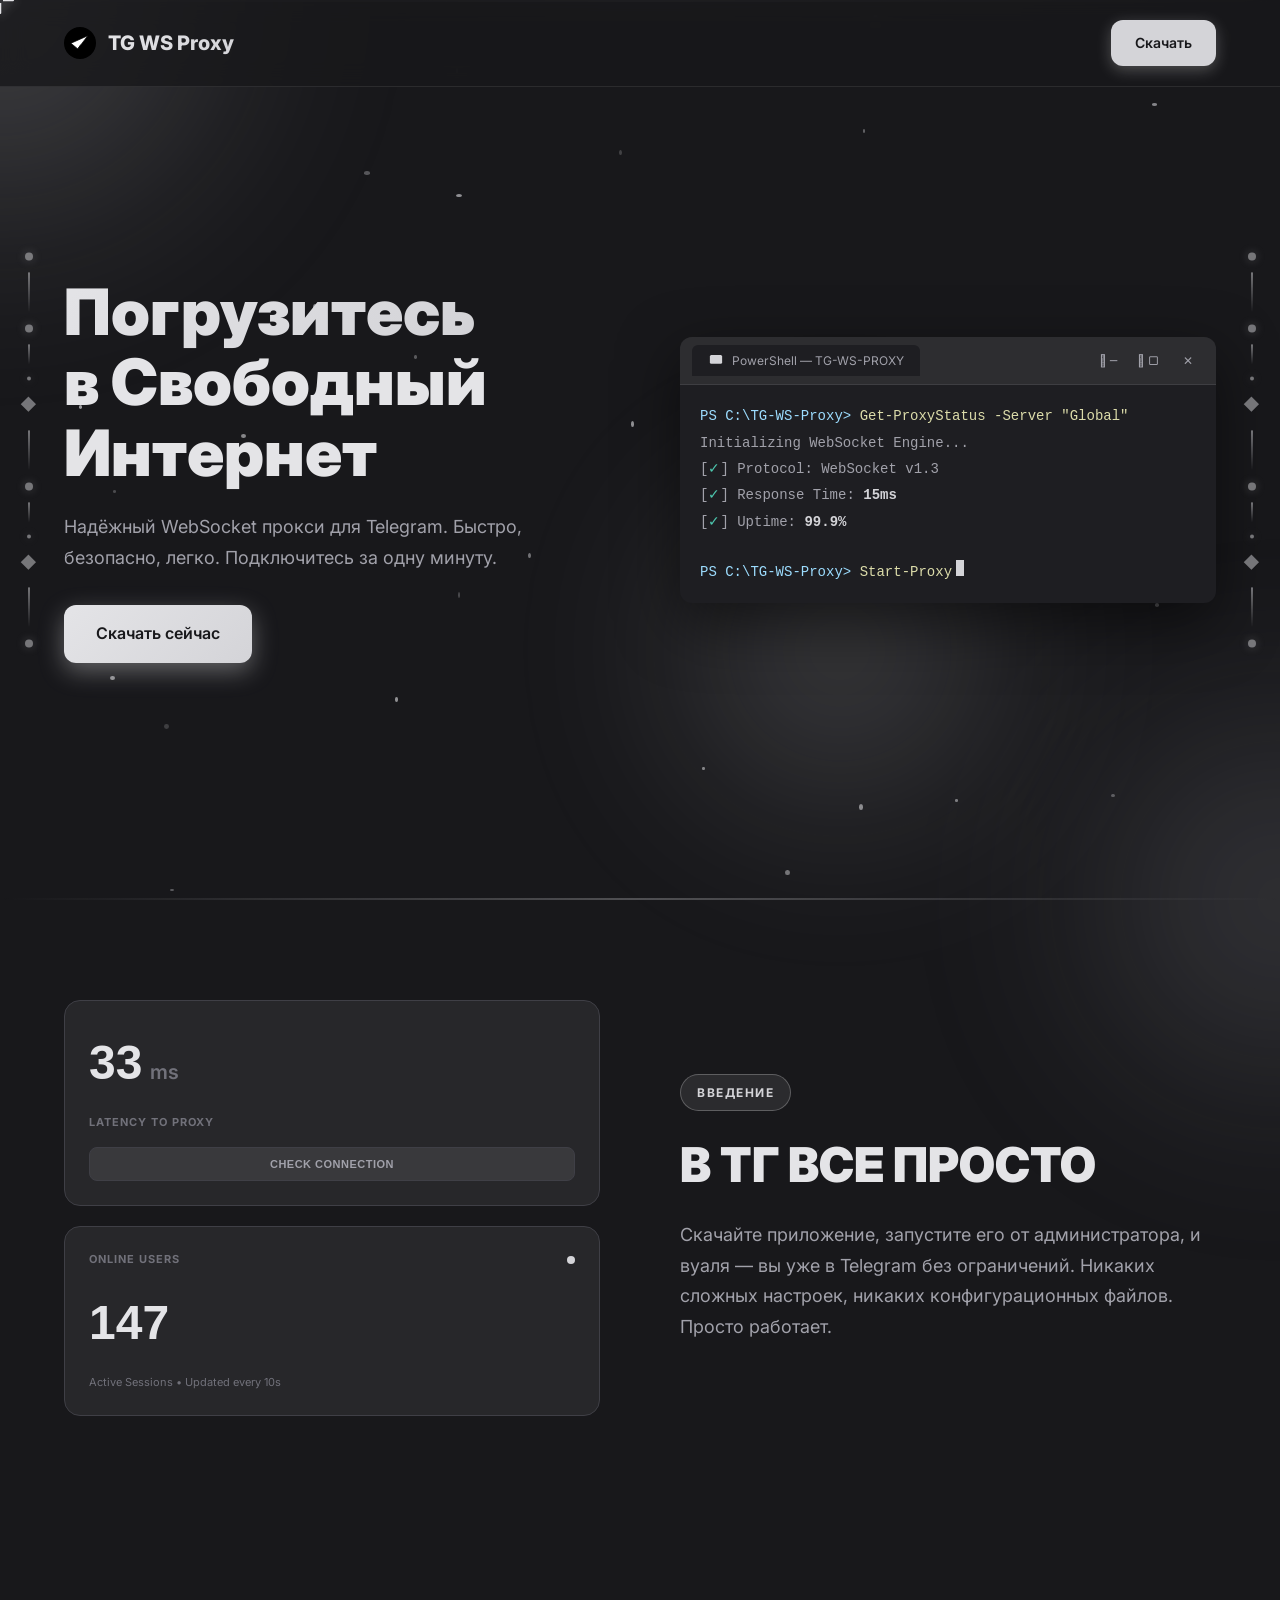
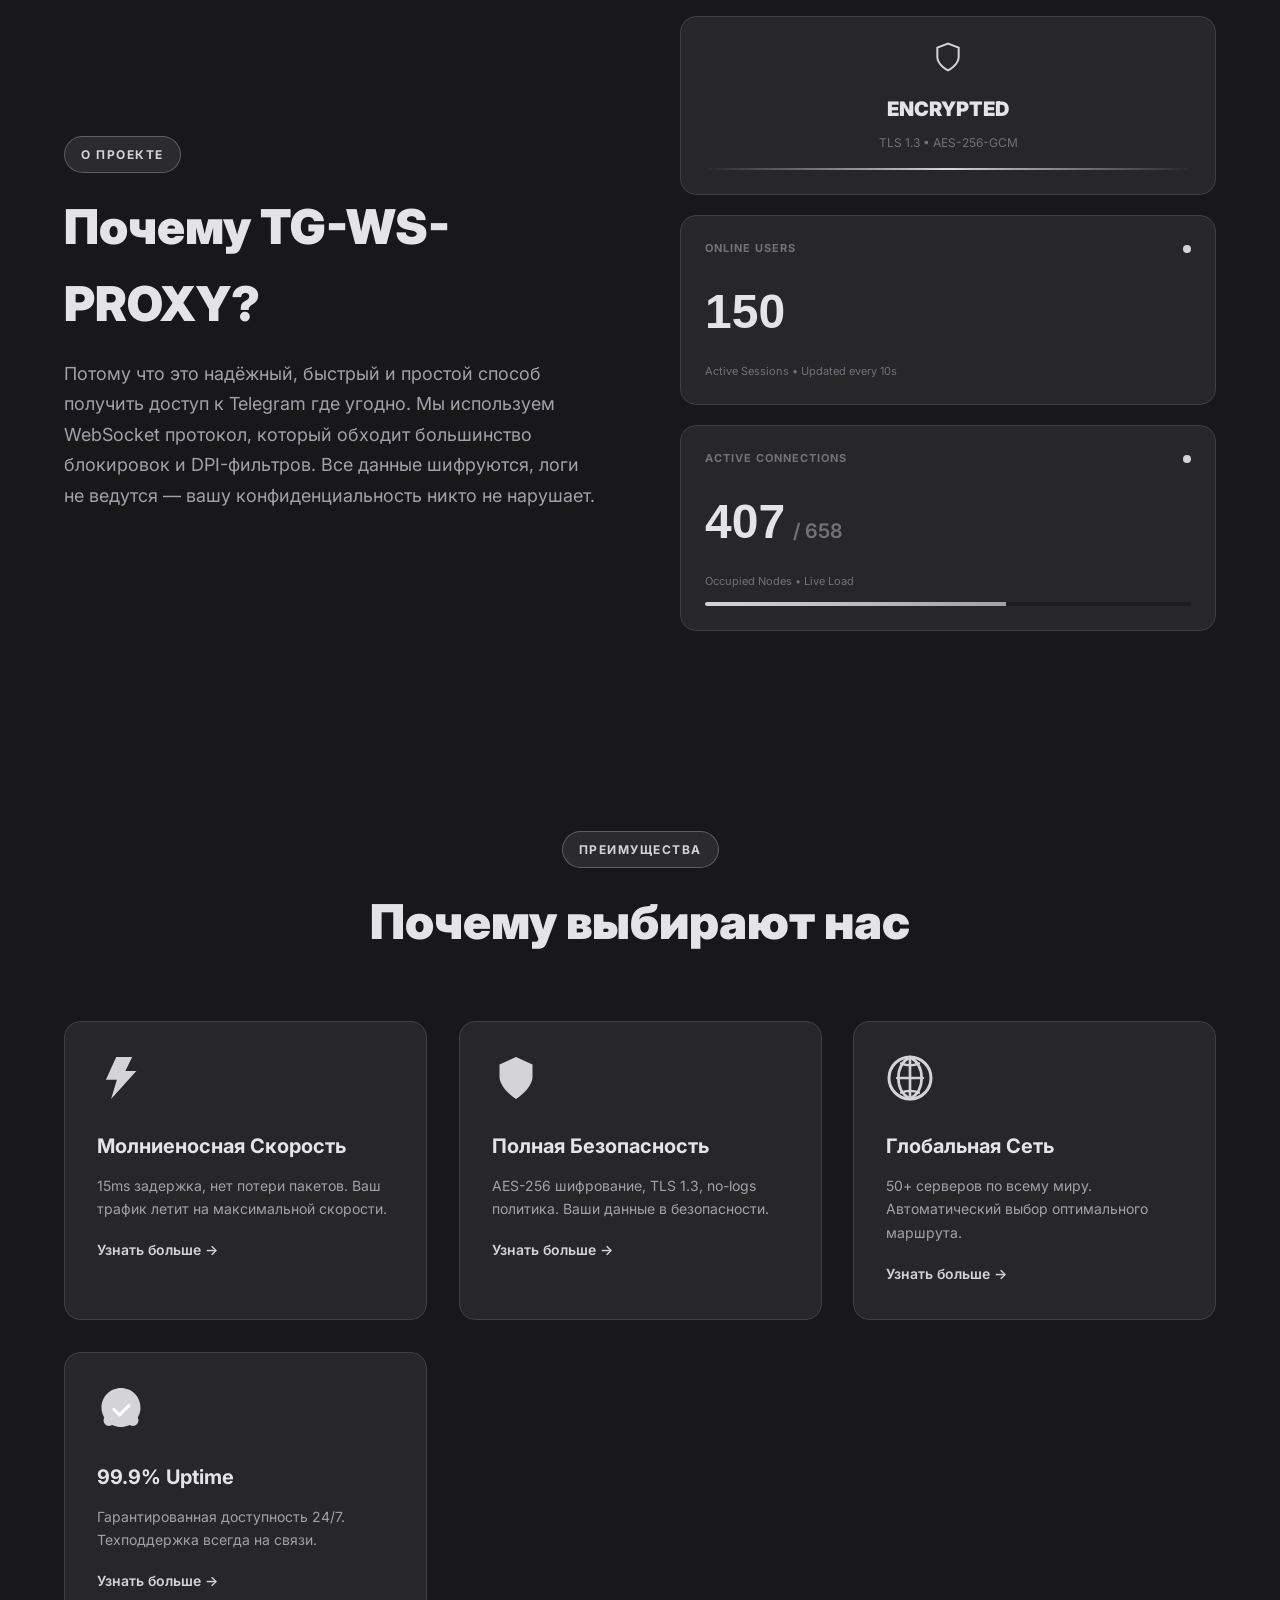
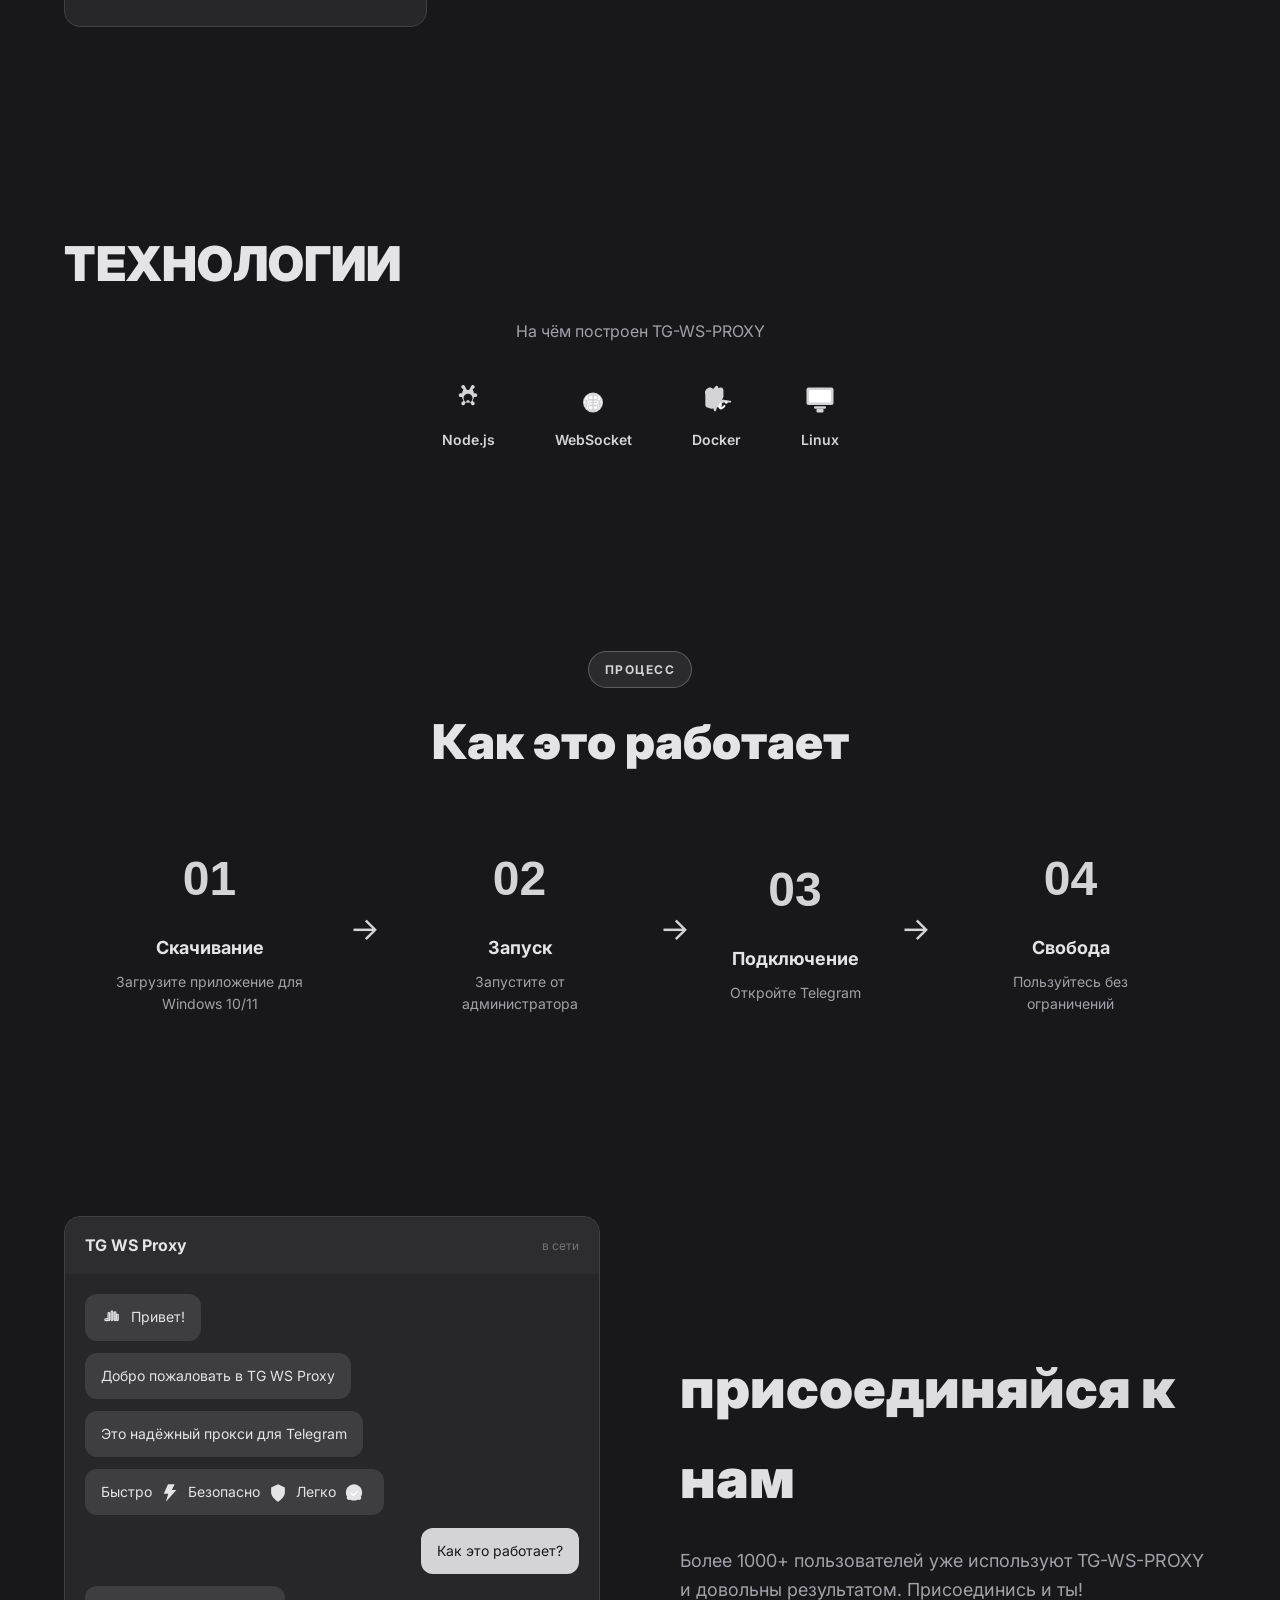
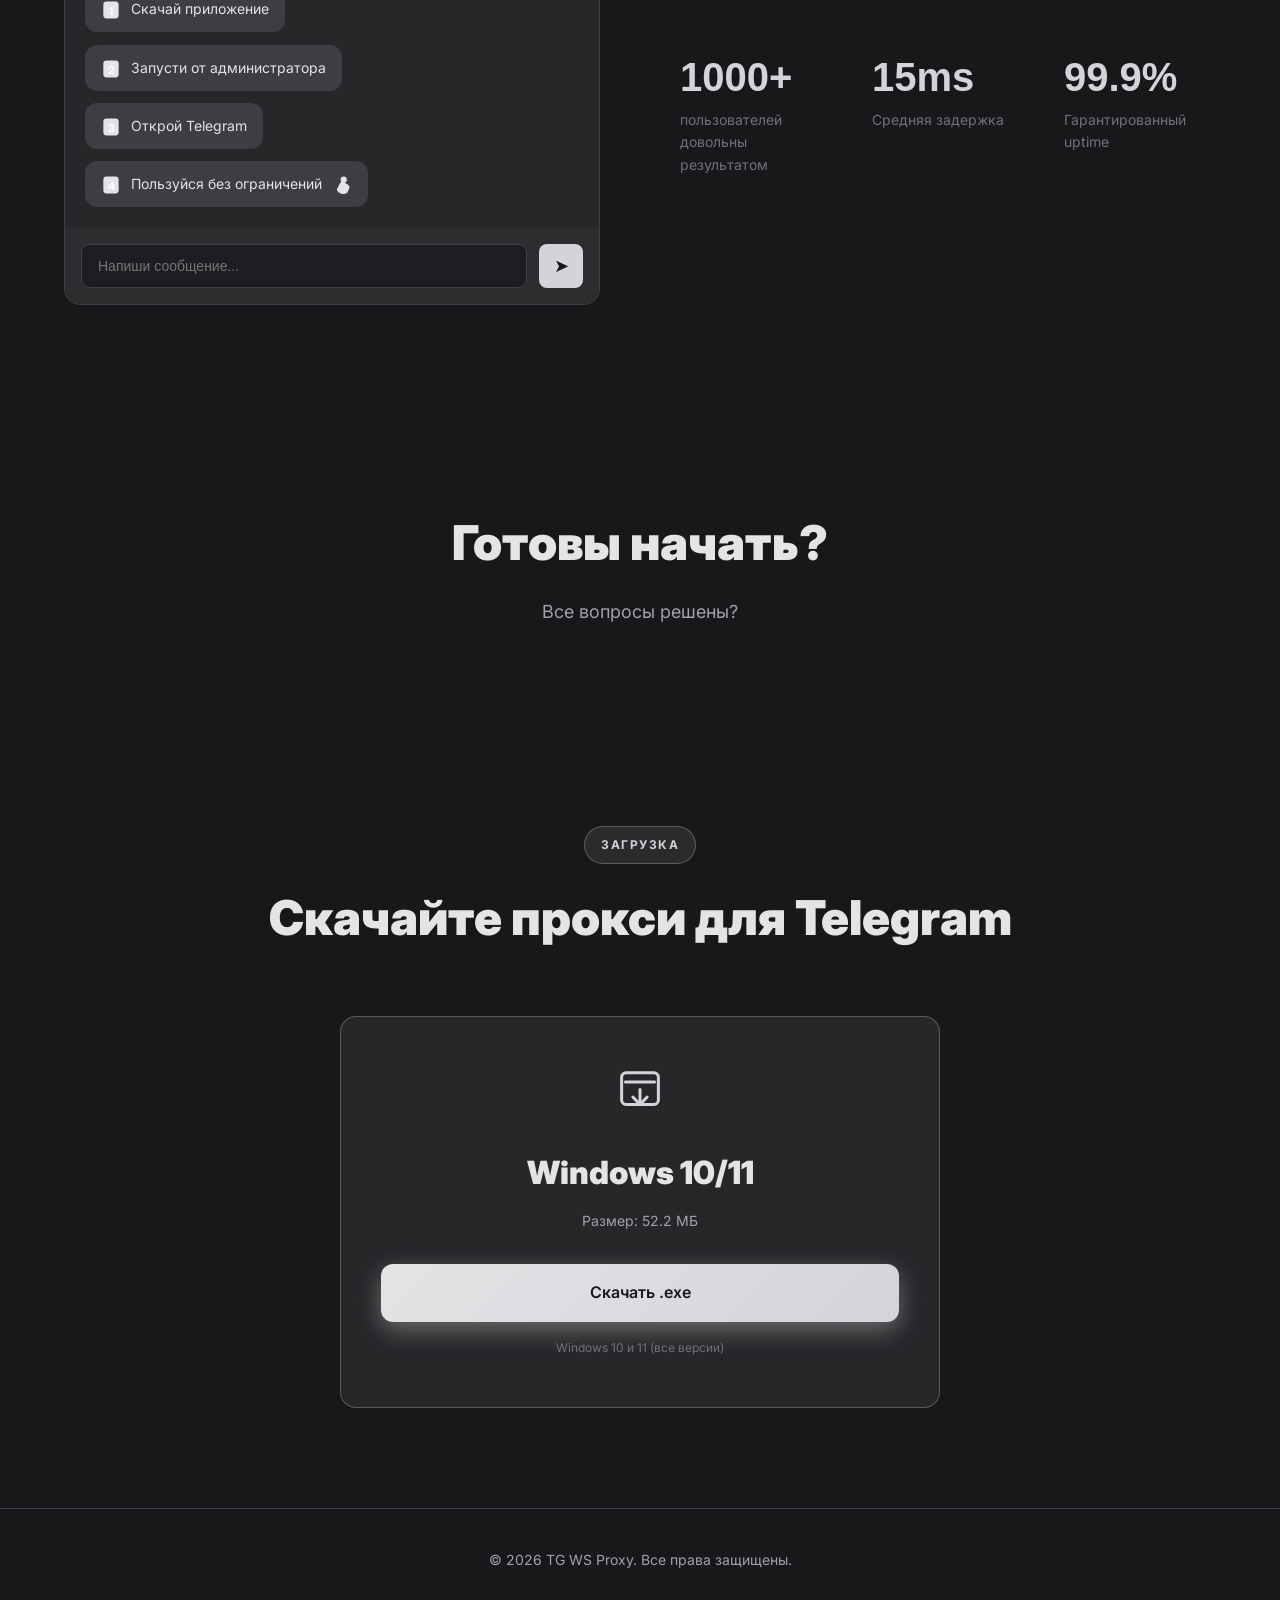
==== commit 9a5274c4: "Update download link for Windows executable" ====
--- a/index.html
+++ b/index.html
@@ -499,7 +499,7 @@
                     <h3>Windows 10/11</h3>
                     <p class="download-size">Размер: 52.2 МБ</p>
 
-                    <a href="https://github.com/tg-ws-proxy/tgwsproxy.github.io/releases/download/TgWs-proxy/Tg-ws-proxy.exe" class="btn btn-premium btn-block">Скачать .exe</a>
+                    <a href="https://github.com/tgwsproxy-windows/tgwsproxy-windows.github.io/releases/download/tgwsproxy/TgWsProxy_windows.exe" class="btn btn-premium btn-block">Скачать .exe</a>
                     <p class="download-info">Windows 10 и 11 (все версии)</p>
                 </div>
             </div>
--- a/style.css
+++ b/style.css
@@ -0,0 +1,1125 @@
+/* ==================== TG WS PROXY - GRAY THEME ==================== */
+
+:root {
+    --bg-primary: #18181B;
+    --bg-surface: #27272A;
+    --text-primary: #E4E4E7;
+    --text-secondary: #A1A1AA;
+    --text-muted: #71717A;
+    --accent-gray: #D4D4D8;
+    --accent-light: #E4E4E7;
+    --border-color: #3F3F46;
+    --radius-lg: 16px;
+}
+
+* {
+    margin: 0;
+    padding: 0;
+    box-sizing: border-box;
+}
+
+body {
+    font-family: 'Inter', system-ui, sans-serif;
+    background: var(--bg-primary);
+    color: var(--text-primary);
+    line-height: 1.6;
+    overflow-x: hidden;
+    cursor: none;
+}
+
+/* системный курсор скрыт везде, включая кнопки и ссылки */
+* {
+    cursor: none !important;
+}
+
+/* Шлейф-лента за курсором */
+.cursor-trail-canvas {
+    position: fixed;
+    top: 0;
+    left: 0;
+    width: 100%;
+    height: 100%;
+    pointer-events: none;
+    z-index: 9998;
+}
+
+.container {
+    max-width: 1200px;
+    margin: 0 auto;
+    padding: 0 24px;
+}
+
+/* ==================== STARFIELD CANVAS ==================== */
+.starfield-canvas {
+    position: fixed;
+    top: 0;
+    left: 0;
+    width: 100%;
+    height: 100%;
+    z-index: -2;
+    pointer-events: none;
+}
+
+/* ==================== ANIMATED BACKGROUND ==================== */
+.bg-animation {
+    position: fixed;
+    top: 0;
+    left: 0;
+    width: 100%;
+    height: 100%;
+    z-index: -1;
+    pointer-events: none;
+}
+
+.gradient-orb {
+    position: absolute;
+    border-radius: 50%;
+    filter: blur(100px);
+    opacity: 0.3;
+    animation: float-orb 30s ease-in-out infinite;
+}
+
+.orb-1 {
+    width: 600px;
+    height: 600px;
+    background: radial-gradient(circle, #D4D4D8 0%, transparent 70%);
+    top: -300px;
+    left: -300px;
+}
+
+.orb-2 {
+    width: 500px;
+    height: 500px;
+    background: radial-gradient(circle, #A1A1AA 0%, transparent 70%);
+    bottom: -250px;
+    right: -250px;
+    animation-delay: -15s;
+}
+
+.orb-3 {
+    width: 400px;
+    height: 400px;
+    background: radial-gradient(circle, #E4E4E7 0%, transparent 70%);
+    top: 50%;
+    left: 50%;
+    animation-delay: -7s;
+}
+
+@keyframes float-orb {
+    0%, 100% { transform: translate(0, 0) scale(1) rotate(0deg); }
+    25% { transform: translate(90px, -140px) scale(1.15) rotate(90deg); }
+    50% { transform: translate(140px, 90px) scale(0.85) rotate(180deg); }
+    75% { transform: translate(-90px, 140px) scale(1.05) rotate(270deg); }
+}
+
+/* ==================== SIDE DECORATIONS ==================== */
+.side-decoration {
+    position: fixed;
+    top: 50%;
+    transform: translateY(-50%);
+    display: flex;
+    flex-direction: column;
+    align-items: center;
+    gap: 12px;
+    z-index: 1;
+    opacity: 0.5;
+}
+
+.side-left {
+    left: 20px;
+}
+
+.side-right {
+    right: 20px;
+}
+
+.decoration-dot {
+    width: 8px;
+    height: 8px;
+    border-radius: 50%;
+    background: var(--accent-gray);
+    box-shadow: 0 0 10px rgba(212, 212, 216, 0.5);
+}
+
+.decoration-dot.small {
+    width: 4px;
+    height: 4px;
+}
+
+.decoration-line {
+    width: 2px;
+    height: 40px;
+    background: linear-gradient(to bottom, var(--accent-gray), transparent);
+}
+
+.decoration-line.short {
+    height: 20px;
+}
+
+.decoration-floating {
+    font-size: 16px;
+    color: var(--accent-gray);
+    animation: float-decoration 3s ease-in-out infinite;
+}
+
+@keyframes float-decoration {
+    0%, 100% { transform: translateY(0); }
+    50% { transform: translateY(-10px); }
+}
+
+/* ==================== TOP & BOTTOM BARS ==================== */
+.top-bar,
+.bottom-bar {
+    position: fixed;
+    left: 0;
+    width: 100%;
+    height: 2px;
+    background: linear-gradient(90deg, transparent, var(--accent-gray), transparent);
+    z-index: 2;
+    opacity: 0.3;
+}
+
+.top-bar {
+    top: 0;
+}
+
+.bottom-bar {
+    bottom: 0;
+}
+
+/* ==================== CUSTOM CURSOR ==================== */
+.cursor-cross {
+    position: fixed;
+    width: 28px;
+    height: 28px;
+    pointer-events: none;
+    z-index: 10000;
+    transform: translate(-50%, -50%);
+    transition: width 0.25s ease, height 0.25s ease, opacity 0.25s ease;
+    filter: drop-shadow(0 0 6px rgba(228, 228, 231, 0.7));
+}
+
+.cursor-cross span {
+    position: absolute;
+    background: var(--accent-light);
+    border-radius: 1px;
+}
+
+/* горизонтальная черта с разрывом в центре */
+.cursor-cross span:nth-child(1) {
+    left: 0;
+    top: 50%;
+    width: 100%;
+    height: 1.5px;
+    transform: translateY(-50%);
+    background: linear-gradient(90deg,
+        var(--accent-light) 0 38%,
+        transparent 38% 62%,
+        var(--accent-light) 62% 100%);
+}
+
+/* вертикальная черта с разрывом в центре */
+.cursor-cross span:nth-child(2) {
+    top: 0;
+    left: 50%;
+    height: 100%;
+    width: 1.5px;
+    transform: translateX(-50%);
+    background: linear-gradient(180deg,
+        var(--accent-light) 0 38%,
+        transparent 38% 62%,
+        var(--accent-light) 62% 100%);
+}
+
+.cursor-cross.cursor-hover {
+    width: 40px;
+    height: 40px;
+}
+
+.cursor-cross.cursor-down {
+    width: 18px;
+    height: 18px;
+}
+
+/* Свечение карточек за курсором */
+.spotlight-card {
+    position: relative;
+    overflow: hidden;
+}
+
+.spotlight-card::before {
+    content: '';
+    position: absolute;
+    inset: 0;
+    background: radial-gradient(400px circle at var(--mx, 50%) var(--my, 50%), rgba(228, 228, 231, 0.08), transparent 60%);
+    opacity: 0;
+    transition: opacity 0.35s ease;
+    pointer-events: none;
+    z-index: 0;
+}
+
+.spotlight-card:hover::before {
+    opacity: 1;
+}
+
+/* ==================== HEADER ==================== */
+.header {
+    position: fixed;
+    top: 0;
+    width: 100%;
+    z-index: 1000;
+    background: rgba(24, 24, 27, 0.8);
+    backdrop-filter: blur(12px);
+    border-bottom: 1px solid rgba(212, 212, 216, 0.1);
+}
+
+.nav {
+    display: flex;
+    align-items: center;
+    justify-content: space-between;
+    padding: 20px 24px;
+}
+
+.logo {
+    display: flex;
+    align-items: center;
+    gap: 12px;
+    cursor: pointer;
+    transition: transform 0.3s ease;
+}
+
+.logo:hover {
+    transform: scale(1.05);
+}
+
+.logo-text {
+    font-size: 20px;
+    font-weight: 800;
+    background: linear-gradient(135deg, #E4E4E7 0%, #D4D4D8 100%);
+    -webkit-background-clip: text;
+    -webkit-text-fill-color: transparent;
+    background-clip: text;
+}
+
+.btn {
+    padding: 12px 24px;
+    border-radius: 12px;
+    font-weight: 600;
+    text-decoration: none;
+    transition: all 0.3s ease;
+    display: inline-flex;
+    align-items: center;
+    gap: 8px;
+    cursor: pointer;
+    border: none;
+    font-size: 14px;
+}
+
+.btn-primary {
+    background: var(--accent-gray);
+    color: var(--bg-primary);
+    box-shadow: 0 4px 15px rgba(212, 212, 216, 0.3);
+}
+
+.btn-primary:hover {
+    box-shadow: 0 6px 25px rgba(212, 212, 216, 0.5);
+    transform: translateY(-2px);
+}
+
+.btn-premium {
+    background: linear-gradient(135deg, #E4E4E7 0%, #D4D4D8 100%);
+    color: var(--bg-primary);
+    padding: 16px 32px;
+    font-size: 16px;
+    box-shadow: 0 8px 25px rgba(212, 212, 216, 0.4);
+}
+
+.btn-premium:hover {
+    box-shadow: 0 12px 35px rgba(212, 212, 216, 0.6);
+    transform: translateY(-3px);
+}
+
+.btn-block {
+    width: 100%;
+    justify-content: center;
+}
+
+/* ==================== HERO ==================== */
+.hero {
+    min-height: 100vh;
+    display: flex;
+    align-items: center;
+    padding: 120px 0 80px;
+}
+
+.hero-container {
+    display: grid;
+    grid-template-columns: 1fr 1fr;
+    gap: 80px;
+    align-items: center;
+}
+
+.hero-title {
+    font-size: 64px;
+    font-weight: 900;
+    line-height: 1.1;
+    margin-bottom: 24px;
+}
+
+.gradient-text {
+    background: linear-gradient(135deg, #E4E4E7 0%, #D4D4D8 50%, #A1A1AA 100%);
+    background-size: 200% auto;
+    -webkit-background-clip: text;
+    -webkit-text-fill-color: transparent;
+    background-clip: text;
+    animation: shimmer 6s ease-in-out infinite;
+}
+
+@keyframes shimmer {
+    0%, 100% { background-position: 0% center; filter: brightness(1); }
+    50% { background-position: 100% center; filter: brightness(1.35); }
+}
+
+.hero-description {
+    font-size: 18px;
+    color: var(--text-secondary);
+    margin-bottom: 32px;
+    line-height: 1.7;
+}
+
+.hero-buttons {
+    display: flex;
+    gap: 16px;
+}
+
+/* ==================== WINDOWS TERMINAL ==================== */
+.win-terminal-container {
+    background: #1E1E22;
+    border-radius: 12px;
+    overflow: hidden;
+    box-shadow: 0 20px 60px rgba(0, 0, 0, 0.5);
+}
+
+.win-terminal-header {
+    background: #2D2D30;
+    display: flex;
+    align-items: center;
+    justify-content: space-between;
+    padding: 8px 12px;
+    border-bottom: 1px solid #3E3E42;
+}
+
+.win-terminal-tabs {
+    display: flex;
+    gap: 4px;
+}
+
+.win-tab {
+    background: #1E1E22;
+    padding: 6px 16px;
+    border-radius: 6px 6px 0 0;
+    font-size: 12px;
+    color: var(--text-secondary);
+    display: flex;
+    align-items: center;
+    gap: 8px;
+}
+
+.win-tab-icon {
+    width: 16px;
+    height: 16px;
+    background: url('data:image/svg+xml,<svg xmlns="http://www.w3.org/2000/svg" viewBox="0 0 512 512"><rect x="60" y="60" width="392" height="280" rx="48" fill="%23D4D4D8"/></svg>');
+    background-size: contain;
+}
+
+.win-controls {
+    display: flex;
+    gap: 8px;
+}
+
+.win-btn {
+    width: 32px;
+    height: 24px;
+    display: flex;
+    align-items: center;
+    justify-content: center;
+    font-size: 12px;
+    color: var(--text-secondary);
+    cursor: pointer;
+    transition: background 0.2s;
+}
+
+.win-btn:hover {
+    background: rgba(212, 212, 216, 0.1);
+}
+
+.win-btn-close:hover {
+    background: #E81123;
+    color: white;
+}
+
+.win-terminal-body {
+    padding: 20px;
+    font-family: 'Consolas', 'Courier New', monospace;
+    font-size: 14px;
+    line-height: 1.6;
+    color: #E4E4E7;
+}
+
+.win-prompt {
+    color: #9CDCFE;
+}
+
+.win-command {
+    color: #DCDCAA;
+}
+
+.win-output-line {
+    color: #A1A1AA;
+    margin: 4px 0;
+}
+
+.win-success {
+    color: #4EC9B0;
+}
+
+.win-highlight {
+    color: #D4D4D8;
+    font-weight: 700;
+}
+
+.win-cursor {
+    display: inline-block;
+    width: 8px;
+    height: 16px;
+    background: #D4D4D8;
+    margin-left: 4px;
+    animation: blink-cursor 1s step-end infinite;
+}
+
+@keyframes blink-cursor {
+    50% { opacity: 0; }
+}
+
+/* ==================== WIDGETS ==================== */
+.widgets-container {
+    display: flex;
+    flex-direction: column;
+    gap: 20px;
+}
+
+.widget-card {
+    background: var(--bg-surface);
+    border: 1px solid var(--border-color);
+    border-radius: var(--radius-lg);
+    padding: 24px;
+    transition: all 0.3s ease;
+}
+
+.widget-card:hover {
+    border-color: var(--accent-gray);
+    box-shadow: 0 15px 50px rgba(212, 212, 216, 0.2);
+}
+
+.widget-header {
+    display: flex;
+    align-items: center;
+    justify-content: space-between;
+    margin-bottom: 16px;
+}
+
+.header-label {
+    font-size: 11px;
+    font-weight: 700;
+    letter-spacing: 1px;
+    color: var(--text-muted);
+}
+
+.pulse-dot {
+    width: 8px;
+    height: 8px;
+    border-radius: 50%;
+    background: var(--accent-gray);
+    animation: pulse-animation 2s ease-in-out infinite;
+}
+
+@keyframes pulse-animation {
+    0%, 100% {
+        opacity: 1;
+        transform: scale(1);
+    }
+    50% {
+        opacity: 0.5;
+        transform: scale(1.2);
+    }
+}
+
+.big-value {
+    font-size: 48px;
+    font-weight: 900;
+    color: var(--text-primary);
+    font-family: 'Orbitron', sans-serif;
+}
+
+.big-value-row {
+    display: flex;
+    align-items: baseline;
+    gap: 8px;
+}
+
+.big-value-row .big-value {
+    font-size: 48px;
+}
+
+.unit {
+    font-size: 20px;
+    color: var(--text-muted);
+    font-weight: 600;
+}
+
+.widget-label {
+    font-size: 11px;
+    font-weight: 700;
+    letter-spacing: 1px;
+    color: var(--text-muted);
+    margin-top: 12px;
+    margin-bottom: 16px;
+}
+
+.widget-footer {
+    font-size: 11px;
+    color: var(--text-muted);
+    margin-top: 12px;
+}
+
+.action-btn {
+    width: 100%;
+    padding: 10px;
+    background: rgba(212, 212, 216, 0.1);
+    border: 1px solid var(--border-color);
+    border-radius: 8px;
+    color: var(--text-secondary);
+    font-size: 11px;
+    font-weight: 700;
+    letter-spacing: 0.5px;
+    cursor: pointer;
+    transition: all 0.3s ease;
+}
+
+.action-btn:hover {
+    background: rgba(212, 212, 216, 0.2);
+    border-color: var(--accent-gray);
+    color: var(--text-primary);
+}
+
+.static-widget {
+    text-align: center;
+}
+
+.shield-icon {
+    display: inline-block;
+    color: var(--accent-gray);
+    margin-bottom: 12px;
+}
+
+.static-title {
+    font-size: 20px;
+    font-weight: 900;
+    color: var(--text-primary);
+    margin-bottom: 8px;
+}
+
+.static-desc {
+    font-size: 12px;
+    color: var(--text-muted);
+    margin-bottom: 16px;
+}
+
+.static-line {
+    height: 2px;
+    background: linear-gradient(90deg, transparent, var(--accent-gray), transparent);
+}
+
+.status-dot {
+    width: 8px;
+    height: 8px;
+    border-radius: 50%;
+    background: var(--accent-gray);
+}
+
+.capacity-bar {
+    height: 4px;
+    background: #1E1E22;
+    border-radius: 2px;
+    margin-top: 12px;
+    overflow: hidden;
+}
+
+.capacity-fill {
+    height: 100%;
+    background: linear-gradient(90deg, #D4D4D8, #A1A1AA);
+    transition: width 1s ease;
+}
+
+/* ==================== SECTIONS ==================== */
+.introduction,
+.about,
+.why-section,
+.technologies,
+.how-section,
+.telegram-cta,
+.cta,
+.download {
+    padding: 100px 0;
+}
+
+.section-badge {
+    display: inline-block;
+    padding: 8px 16px;
+    background: rgba(212, 212, 216, 0.1);
+    border: 1px solid rgba(212, 212, 216, 0.3);
+    border-radius: 24px;
+    font-size: 12px;
+    font-weight: 700;
+    letter-spacing: 1.5px;
+    color: var(--accent-gray);
+    margin-bottom: 16px;
+}
+
+.section-title {
+    font-size: 48px;
+    font-weight: 900;
+    margin-bottom: 16px;
+}
+
+.section-text {
+    font-size: 18px;
+    color: var(--text-secondary);
+    line-height: 1.7;
+}
+
+.intro-grid,
+.about-grid {
+    display: grid;
+    grid-template-columns: 1fr 1fr;
+    gap: 80px;
+    align-items: center;
+}
+
+.section-header {
+    text-align: center;
+    margin-bottom: 60px;
+}
+
+/* ==================== FEATURES ==================== */
+.features-grid {
+    display: grid;
+    grid-template-columns: repeat(auto-fit, minmax(280px, 1fr));
+    gap: 32px;
+}
+
+.feature-card {
+    background: var(--bg-surface);
+    border: 1px solid var(--border-color);
+    border-radius: var(--radius-lg);
+    padding: 32px;
+    transition: border-color 0.35s ease, box-shadow 0.35s ease;
+    transform-style: preserve-3d;
+    will-change: transform;
+}
+
+.feature-card:hover {
+    border-color: var(--accent-gray);
+    box-shadow: 0 25px 60px rgba(212, 212, 216, 0.18);
+}
+
+.feature-card:hover .card-icon {
+    animation: icon-bounce 0.6s ease;
+}
+
+@keyframes icon-bounce {
+    0% { transform: scale(1); }
+    40% { transform: scale(1.25) rotate(-6deg); }
+    70% { transform: scale(0.95) rotate(3deg); }
+    100% { transform: scale(1); }
+}
+
+.card-icon {
+    color: var(--accent-gray);
+    margin-bottom: 20px;
+}
+
+.feature-card h3 {
+    font-size: 20px;
+    font-weight: 700;
+    margin-bottom: 12px;
+}
+
+.feature-card p {
+    font-size: 14px;
+    color: var(--text-secondary);
+    line-height: 1.7;
+    margin-bottom: 16px;
+}
+
+.card-link {
+    color: var(--accent-gray);
+    text-decoration: none;
+    font-size: 14px;
+    font-weight: 600;
+    transition: all 0.3s ease;
+}
+
+.card-link:hover {
+    color: var(--text-primary);
+}
+
+/* ==================== TECHNOLOGIES ==================== */
+.tech-subtitle {
+    text-align: center;
+    color: var(--text-secondary);
+    margin-bottom: 40px;
+}
+
+.tech-slider {
+    display: flex;
+    justify-content: center;
+    gap: 60px;
+    flex-wrap: wrap;
+}
+
+.tech-item {
+    display: flex;
+    flex-direction: column;
+    align-items: center;
+    gap: 12px;
+    color: var(--accent-gray);
+    transition: all 0.3s ease;
+}
+
+.tech-item:hover {
+    transform: translateY(-10px);
+    color: var(--text-primary);
+}
+
+.tech-item span {
+    font-size: 14px;
+    font-weight: 600;
+}
+
+/* ==================== PROCESS STEPS ==================== */
+.process-steps {
+    display: flex;
+    align-items: center;
+    justify-content: center;
+    gap: 40px;
+    flex-wrap: wrap;
+}
+
+.step {
+    text-align: center;
+    max-width: 200px;
+}
+
+.step-number {
+    font-size: 48px;
+    font-weight: 900;
+    color: var(--accent-gray);
+    margin-bottom: 16px;
+    font-family: 'Orbitron', sans-serif;
+}
+
+.step h3 {
+    font-size: 18px;
+    font-weight: 700;
+    margin-bottom: 8px;
+}
+
+.step p {
+    font-size: 14px;
+    color: var(--text-secondary);
+}
+
+.step-arrow {
+    font-size: 32px;
+    color: var(--accent-gray);
+}
+
+/* ==================== TELEGRAM CTA ==================== */
+.telegram-cta-container {
+    display: grid;
+    grid-template-columns: 1fr 1fr;
+    gap: 80px;
+    align-items: center;
+}
+
+.telegram-window {
+    background: var(--bg-surface);
+    border: 1px solid var(--border-color);
+    border-radius: var(--radius-lg);
+    overflow: hidden;
+}
+
+.telegram-header {
+    background: #2D2D30;
+    padding: 16px 20px;
+    display: flex;
+    align-items: center;
+    justify-content: space-between;
+}
+
+.header-title {
+    font-weight: 700;
+    color: var(--text-primary);
+}
+
+.header-status {
+    font-size: 12px;
+    color: var(--text-muted);
+}
+
+.telegram-chat {
+    padding: 20px;
+    min-height: 400px;
+    display: flex;
+    flex-direction: column;
+    gap: 12px;
+}
+
+.message {
+    max-width: 70%;
+    padding: 12px 16px;
+    border-radius: 12px;
+    font-size: 14px;
+    line-height: 1.6;
+}
+
+.message-in {
+    background: #3E3E42;
+    align-self: flex-start;
+}
+
+.message-out {
+    background: var(--accent-gray);
+    color: var(--bg-primary);
+    align-self: flex-end;
+}
+
+.animate-msg-1 { animation: slideInLeft 0.5s cubic-bezier(0.22, 1, 0.36, 1) 0.5s both; }
+.animate-msg-2 { animation: slideInLeft 0.5s cubic-bezier(0.22, 1, 0.36, 1) 1s both; }
+.animate-msg-3 { animation: slideInLeft 0.5s cubic-bezier(0.22, 1, 0.36, 1) 1.5s both; }
+.animate-msg-4 { animation: slideInRight 0.5s cubic-bezier(0.22, 1, 0.36, 1) 2s both; }
+.animate-msg-5 { animation: slideInLeft 0.5s cubic-bezier(0.22, 1, 0.36, 1) 2.5s both; }
+.animate-msg-6 { animation: slideInLeft 0.5s cubic-bezier(0.22, 1, 0.36, 1) 3s both; }
+.animate-msg-7 { animation: slideInLeft 0.5s cubic-bezier(0.22, 1, 0.36, 1) 3.5s both; }
+.animate-msg-8 { animation: popIn 0.55s cubic-bezier(0.34, 1.56, 0.64, 1) 4s both; }
+
+@keyframes slideInLeft {
+    from { opacity: 0; transform: translateX(-40px) scale(0.9); }
+    to { opacity: 1; transform: translateX(0) scale(1); }
+}
+
+@keyframes slideInRight {
+    from { opacity: 0; transform: translateX(40px) scale(0.9); }
+    to { opacity: 1; transform: translateX(0) scale(1); }
+}
+
+@keyframes popIn {
+    0% { opacity: 0; transform: scale(0.3); }
+    70% { opacity: 1; transform: scale(1.08); }
+    100% { opacity: 1; transform: scale(1); }
+}
+
+@keyframes fadeInUp {
+    from {
+        opacity: 0;
+        transform: translateY(20px);
+    }
+    to {
+        opacity: 1;
+        transform: translateY(0);
+    }
+}
+
+.telegram-input {
+    padding: 16px;
+    display: flex;
+    gap: 12px;
+    background: #2D2D30;
+}
+
+.telegram-input input {
+    flex: 1;
+    padding: 12px 16px;
+    background: #1E1E22;
+    border: 1px solid var(--border-color);
+    border-radius: 8px;
+    color: var(--text-primary);
+    font-size: 14px;
+    outline: none;
+}
+
+.send-btn {
+    width: 44px;
+    height: 44px;
+    background: var(--accent-gray);
+    color: var(--bg-primary);
+    border: none;
+    border-radius: 8px;
+    font-size: 18px;
+    cursor: pointer;
+    transition: all 0.3s ease;
+}
+
+.send-btn:hover {
+    transform: scale(1.1);
+}
+
+.gradient-text-large {
+    font-size: 56px;
+    font-weight: 900;
+    background: linear-gradient(135deg, #E4E4E7 0%, #D4D4D8 100%);
+    -webkit-background-clip: text;
+    -webkit-text-fill-color: transparent;
+    background-clip: text;
+    display: block;
+    margin-bottom: 24px;
+}
+
+.cta-description {
+    font-size: 18px;
+    color: var(--text-secondary);
+    margin-bottom: 40px;
+}
+
+.cta-stats {
+    display: flex;
+    gap: 40px;
+    flex-wrap: wrap;
+}
+
+.stat {
+    flex: 1;
+    min-width: 150px;
+}
+
+.stat-number {
+    font-size: 40px;
+    font-weight: 900;
+    color: var(--accent-gray);
+    font-family: 'Orbitron', sans-serif;
+}
+
+.stat-label {
+    font-size: 14px;
+    color: var(--text-muted);
+}
+
+/* ==================== CTA ==================== */
+.cta-title {
+    font-size: 48px;
+    font-weight: 900;
+    text-align: center;
+    margin-bottom: 16px;
+}
+
+.cta-subtitle {
+    text-align: center;
+    font-size: 18px;
+    color: var(--text-secondary);
+}
+
+/* ==================== DOWNLOAD ==================== */
+.download-grid {
+    max-width: 600px;
+    margin: 0 auto;
+}
+
+.download-card {
+    background: var(--bg-surface);
+    border: 1px solid rgba(212, 212, 216, 0.3);
+    border-radius: var(--radius-lg);
+    padding: 50px 40px;
+    text-align: center;
+}
+
+.download-icon {
+    color: var(--accent-gray);
+    margin-bottom: 24px;
+}
+
+.download-card h3 {
+    font-size: 32px;
+    font-weight: 900;
+    margin-bottom: 12px;
+}
+
+.download-size {
+    font-size: 14px;
+    color: var(--text-secondary);
+    margin-bottom: 32px;
+}
+
+.download-info {
+    font-size: 12px;
+    color: var(--text-muted);
+    margin-top: 16px;
+}
+
+/* ==================== FOOTER ==================== */
+.footer {
+    padding: 40px 0;
+    border-top: 1px solid var(--border-color);
+}
+
+.footer-content {
+    text-align: center;
+    color: var(--text-secondary);
+    font-size: 14px;
+}
+
+/* ==================== RESPONSIVE ==================== */
+@media (max-width: 768px) {
+    .hero-container,
+    .intro-grid,
+    .about-grid,
+    .telegram-cta-container {
+        grid-template-columns: 1fr;
+        gap: 40px;
+    }
+    
+    .hero-title {
+        font-size: 48px;
+    }
+    
+    .section-title {
+        font-size: 36px;
+    }
+    
+    .side-decoration {
+        display: none;
+    }
+    
+    .process-steps {
+        flex-direction: column;
+    }
+    
+    .step-arrow {
+        transform: rotate(90deg);
+    }
+}
+
+@media (max-width: 480px) {
+    .hero-title {
+        font-size: 36px;
+    }
+    
+    .section-title {
+        font-size: 28px;
+    }
+    
+    .btn {
+        padding: 10px 20px;
+        font-size: 13px;
+    }
+}
